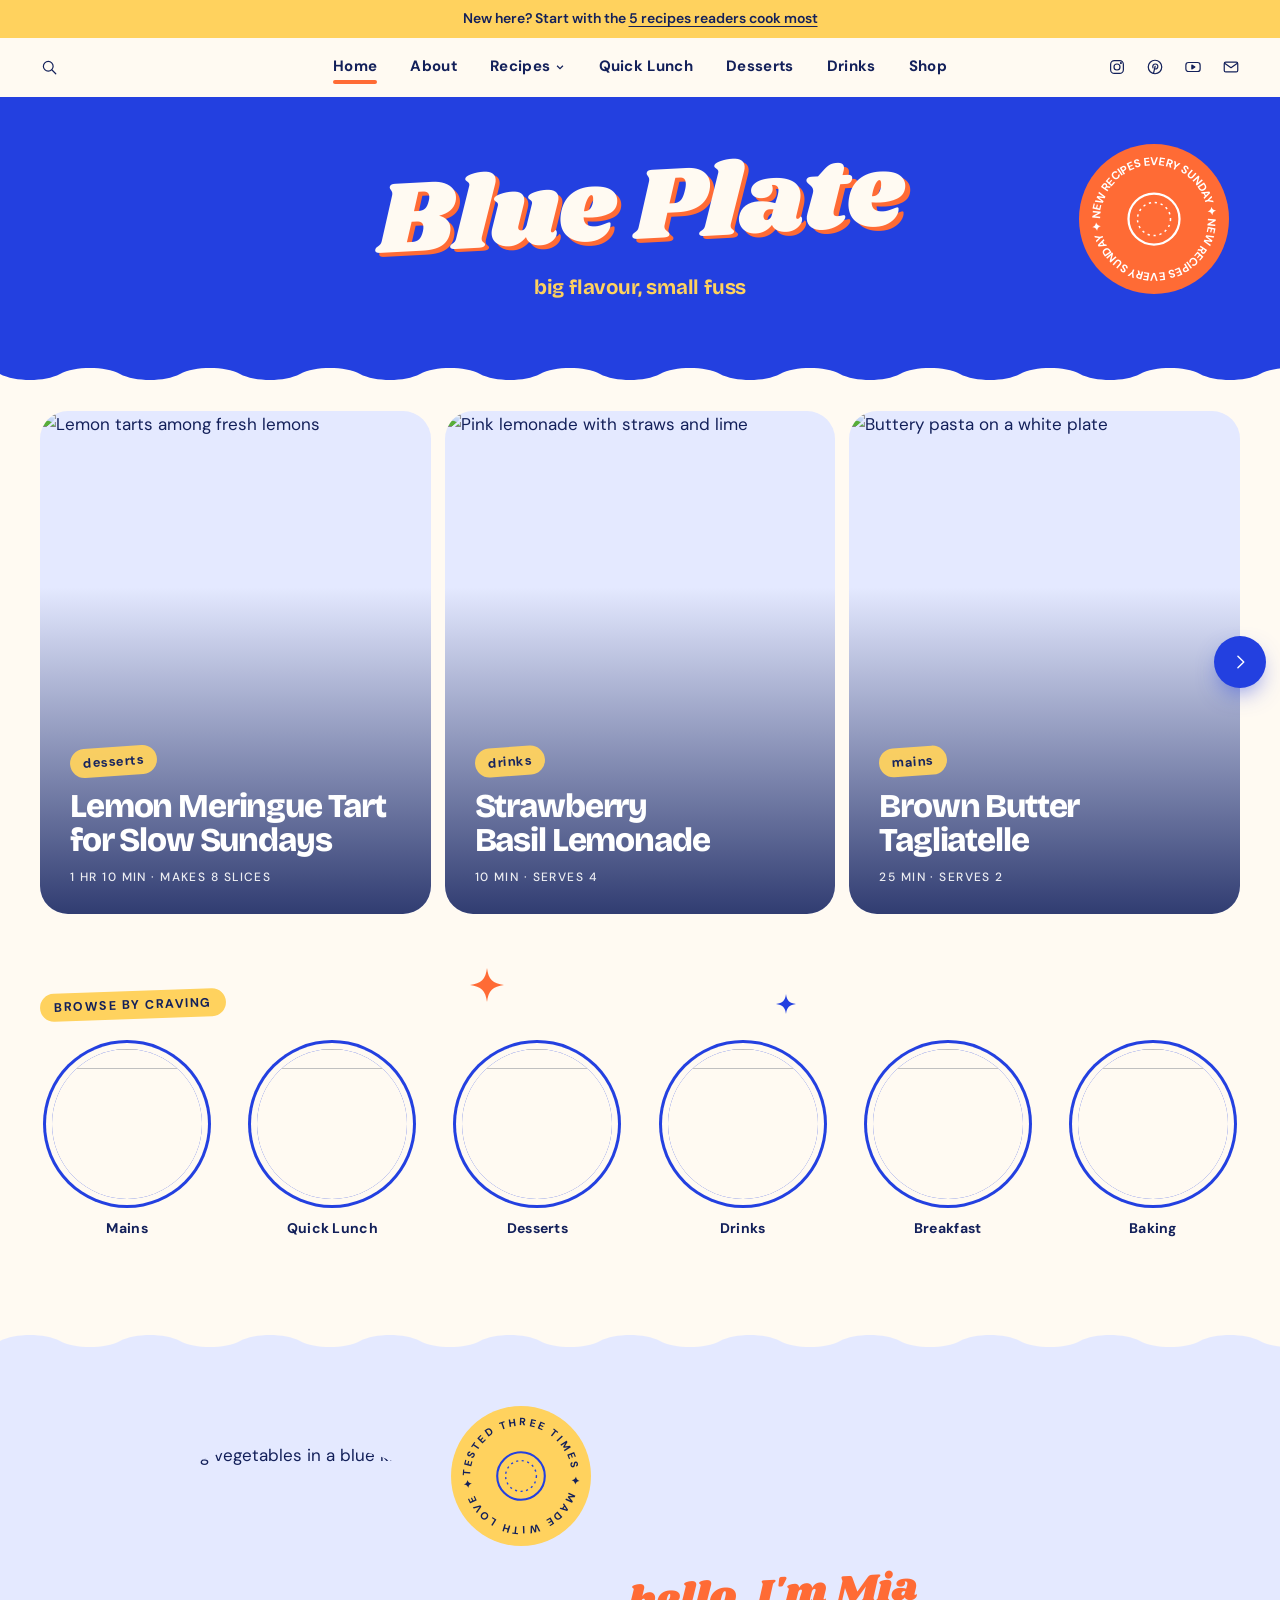
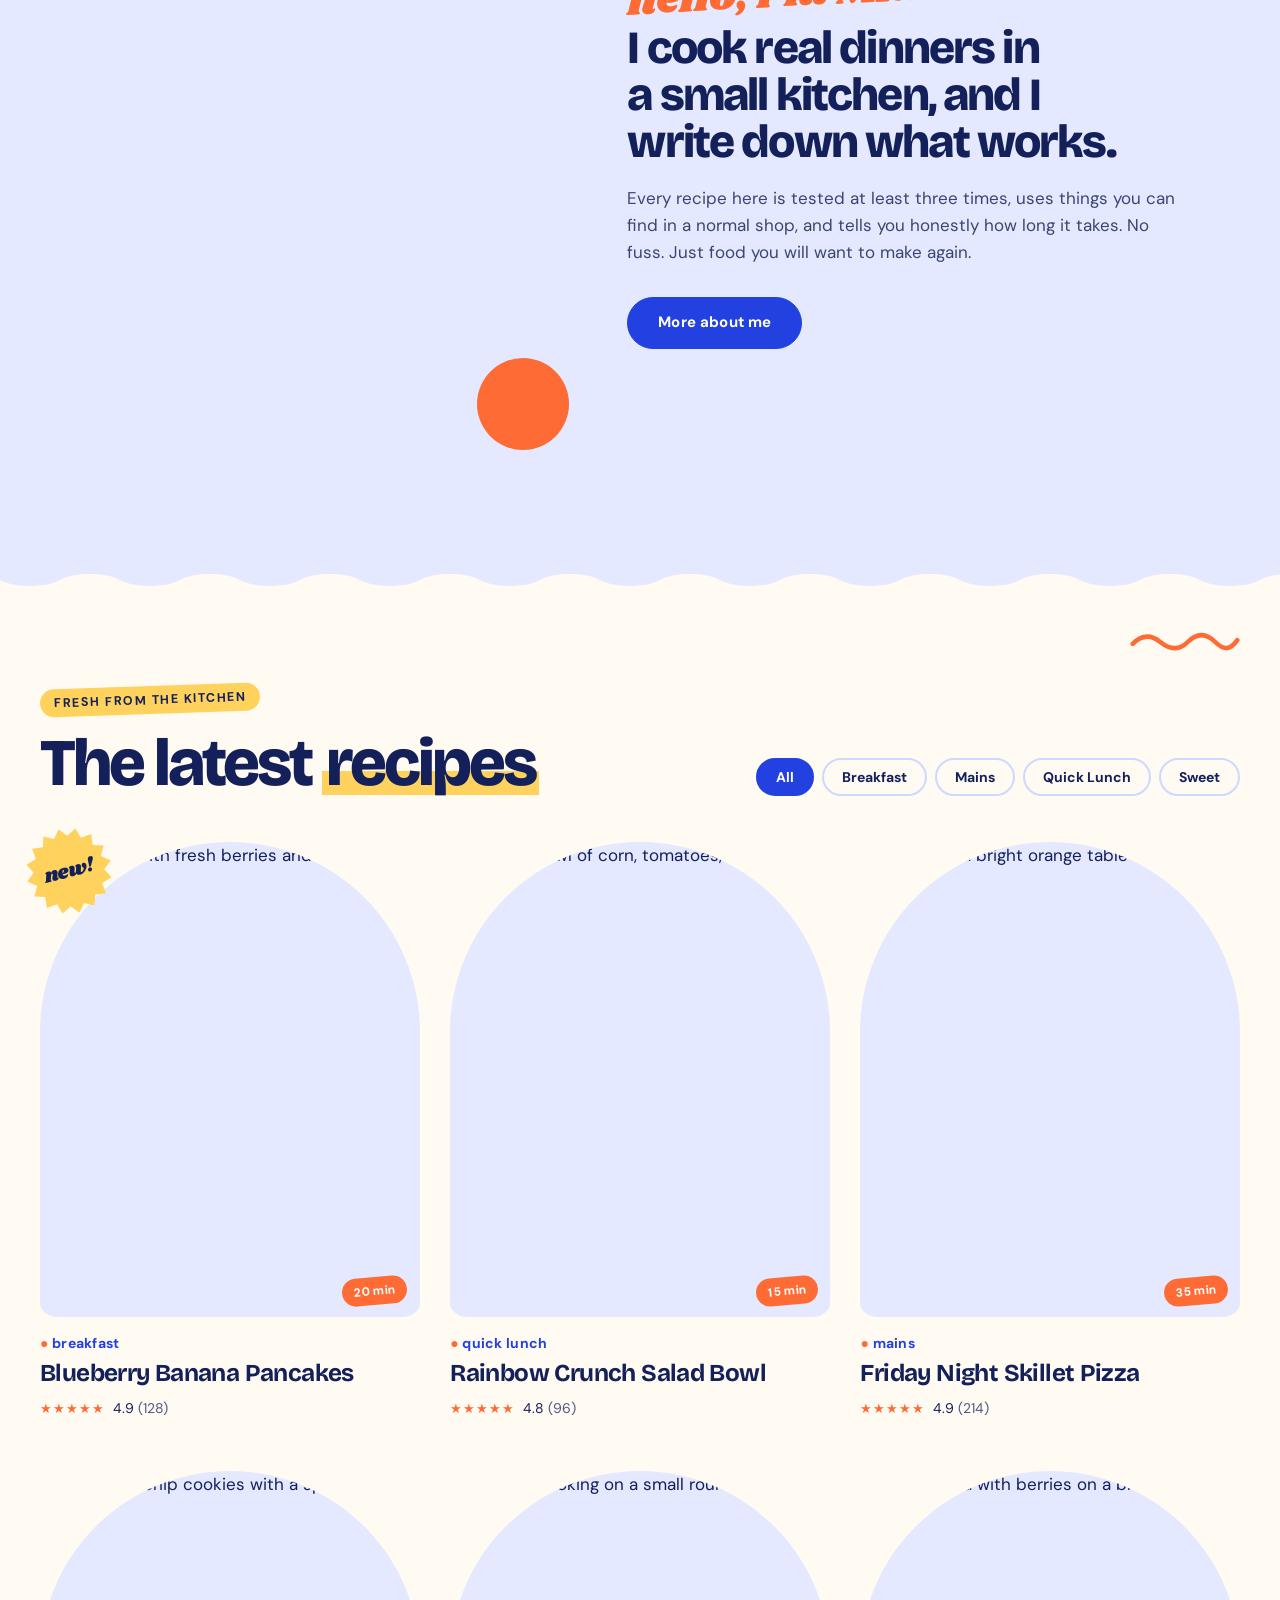
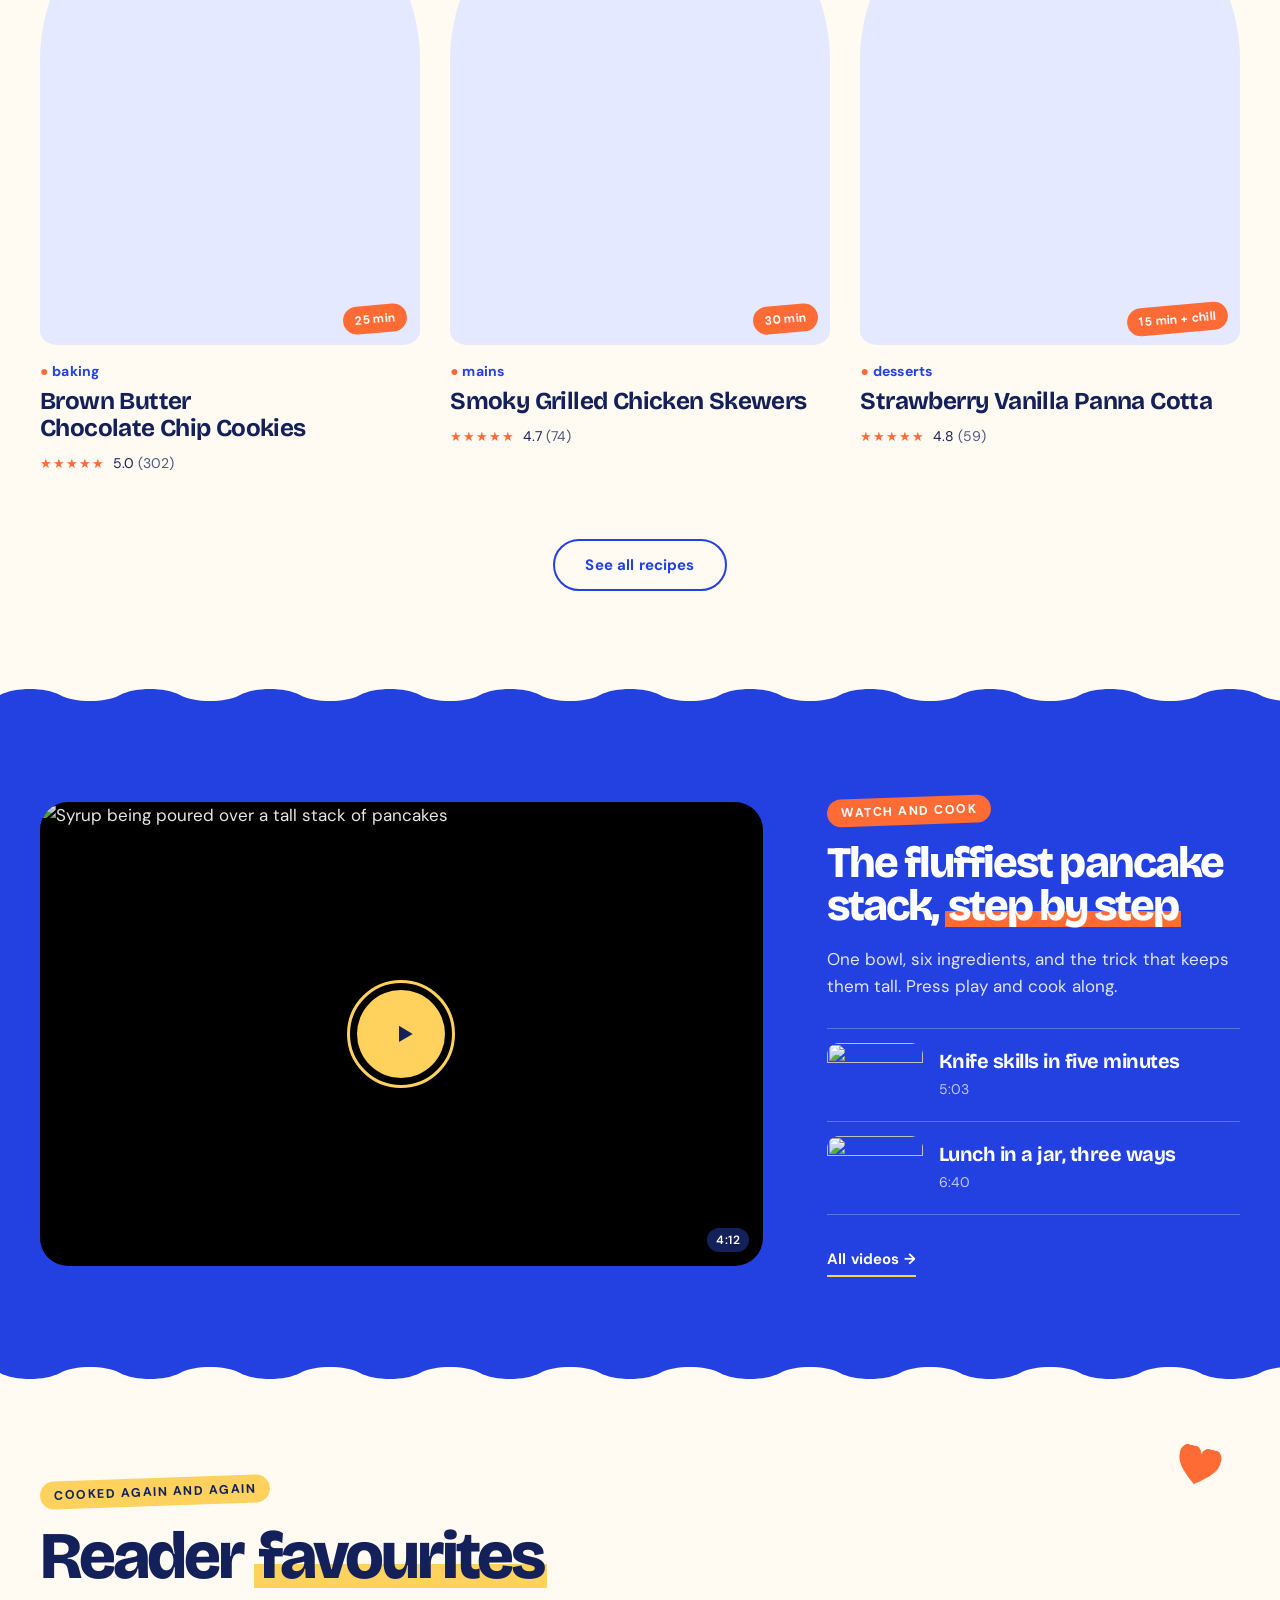
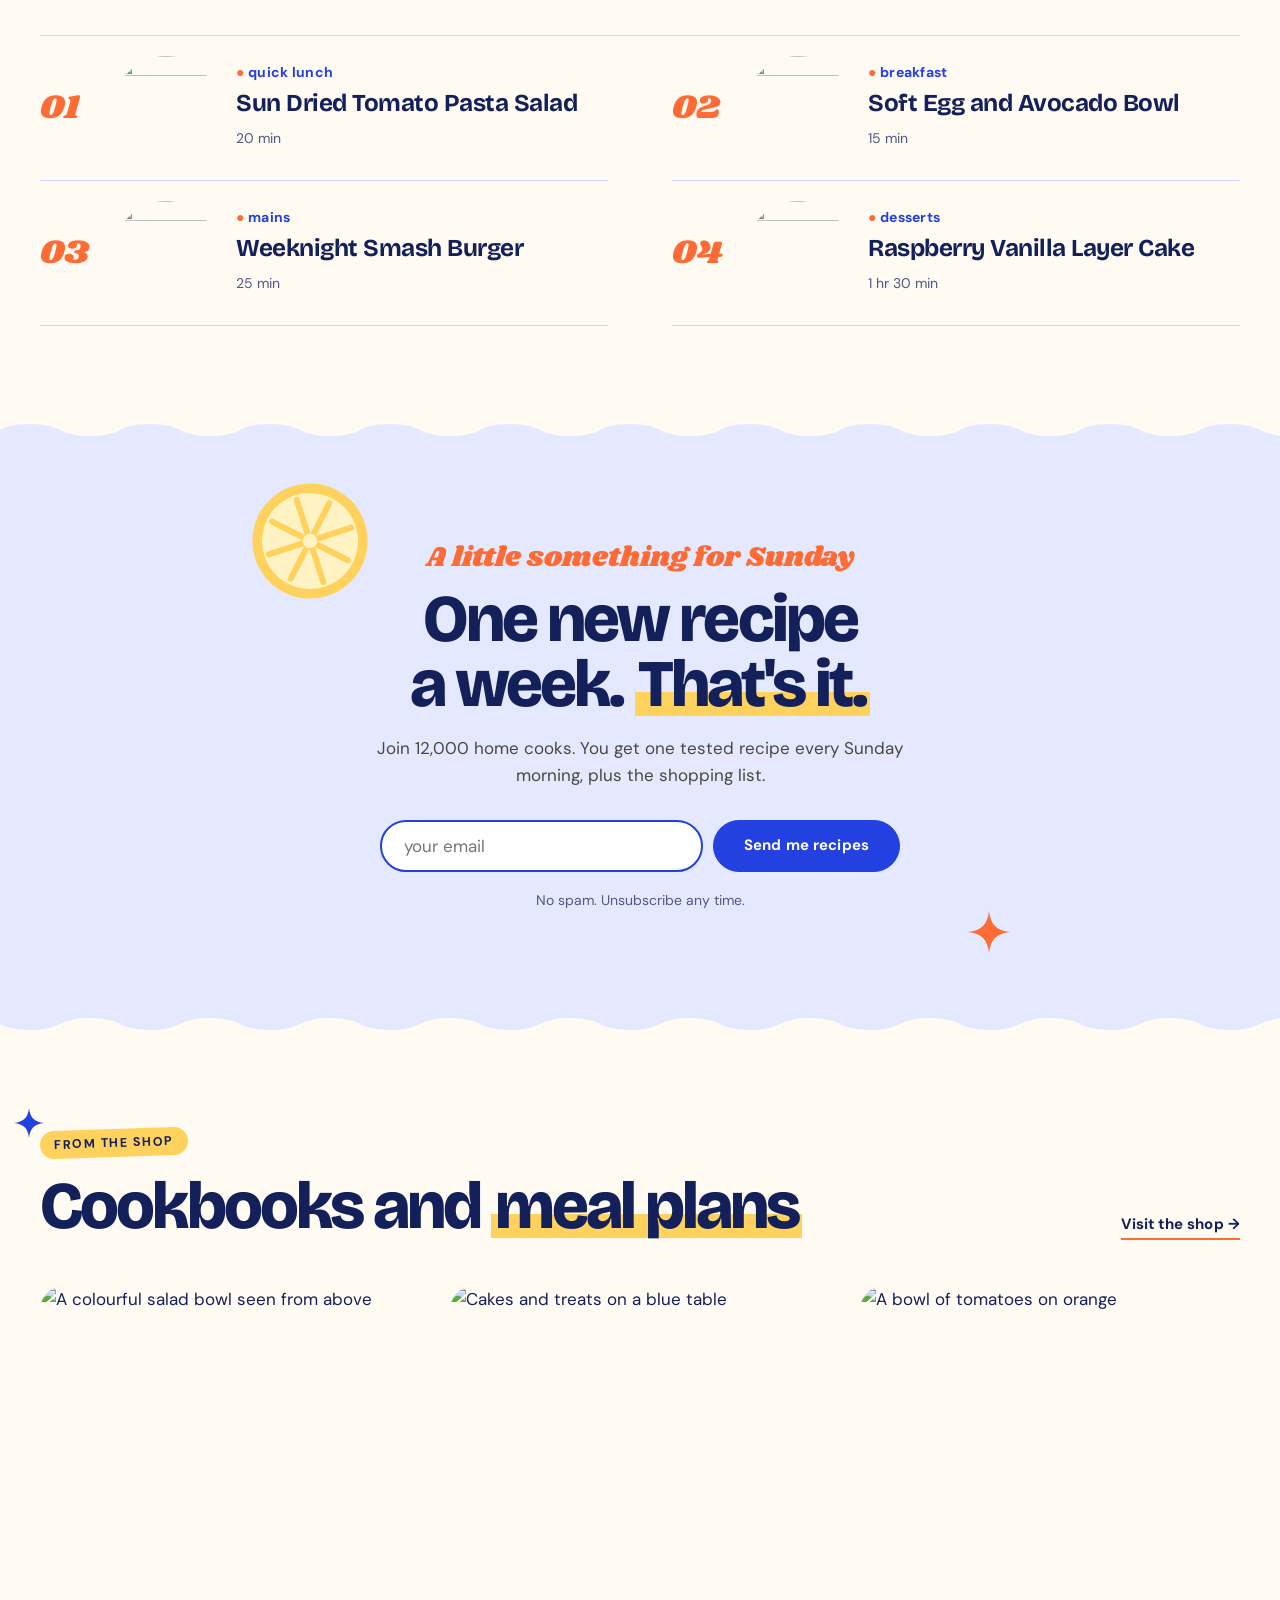
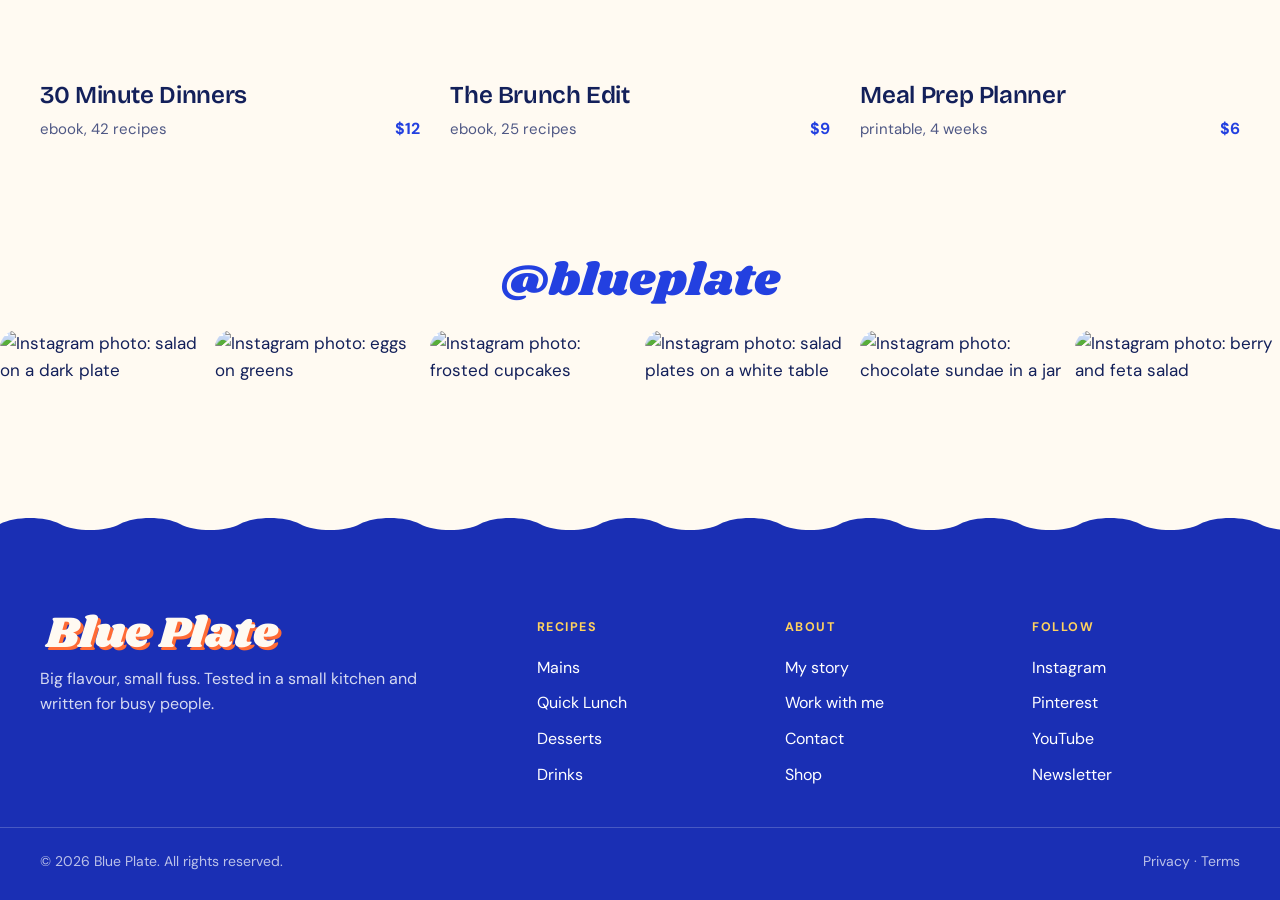
==== index.html @ b3b6bfb5 "Rename index(3).html to index.html" ====
<!doctype html>
<html lang="en">
<head>
<meta charset="utf-8">
<meta name="viewport" content="width=device-width, initial-scale=1">
<title>Blue Plate · big flavour, small fuss</title>
<meta name="description" content="Blue Plate is a food blog theme for WordPress. Easy recipes, big photos, and a clean modern look.">
<link rel="preconnect" href="https://fonts.googleapis.com">
<link rel="preconnect" href="https://fonts.gstatic.com" crossorigin>
<link href="https://fonts.googleapis.com/css2?family=Bricolage+Grotesque:opsz,wght@12..96,400..800&family=DM+Sans:opsz,wght@9..40,400;9..40,500;9..40,600;9..40,700&family=Shrikhand&display=swap" rel="stylesheet">
<style>
/* Pinch of Salt · modern food blog
   Every colour, font and size a buyer may change lives in :root,
   so it maps straight onto WordPress theme settings later. */

:root {
  --paper: #ffffff;
  --band: #f4f0e9;        /* the warm logo band */
  --band-deep: #ebe5da;
  --ink: #1d1b18;
  --ink-soft: #6f6a62;
  --line: #e4dfd6;
  --accent: #b4472c;      /* blood orange, dark enough to read as small text */

  /* Type: three voices, each with one job.
     Script = the logo and one hello. Serif = titles. Sans = everything you read. */
  --font-script: "Oooh Baby", "Bradley Hand", "Snell Roundhand", cursive;
  --font-serif: "Newsreader", "Iowan Old Style", Georgia, serif;
  --font-sans: "DM Sans", -apple-system, "Segoe UI", Helvetica, Arial, sans-serif;

  /* The type scale. Nothing on the site is smaller than 12px. */
  --t-label: 12px;                       /* small capital labels */
  --t-meta: 14px;                        /* times, ratings, counts */
  --t-small: 15px;                       /* helper text */
  --t-body: 17px;                        /* normal reading text */
  --t-lede: clamp(18px, 1.45vw, 20px);   /* intro lines */
  --t-read: 19px;                        /* the recipe story */
  --t-h5: 20px;                          /* small titles in lists */
  --t-h4: clamp(21px, 1.75vw, 24px);     /* recipe card titles */
  --t-h3: clamp(24px, 2.2vw, 28px);      /* sub-headings */
  --t-h2: clamp(30px, 3.5vw, 44px);      /* section titles */
  --t-h1: clamp(36px, 5vw, 60px);        /* page titles */
  --track-label: .12em;

  --wrap: 1240px;
  --gutter: clamp(20px, 4vw, 40px);
  --space: clamp(64px, 9vw, 120px);
  --nav-h: 58px;
}

*, *::before, *::after { box-sizing: border-box; }
html { scroll-behavior: smooth; -webkit-text-size-adjust: 100%; }
body {
  margin: 0;
  background: var(--paper);
  color: var(--ink);
  font: 400 var(--t-body)/1.6 var(--font-sans);
  -webkit-font-smoothing: antialiased;
}
img { display: block; max-width: 100%; height: auto; }
a { color: inherit; text-decoration: none; }
ul, ol { margin: 0; padding: 0; list-style: none; }
h1, h2, h3, p { margin: 0; }
button { font: inherit; color: inherit; background: none; border: 0; padding: 0; cursor: pointer; }
:focus-visible { outline: 2px solid var(--accent); outline-offset: 3px; }

.container { width: 100%; max-width: calc(var(--wrap) + var(--gutter) * 2); margin-inline: auto; padding-inline: var(--gutter); }
.center { text-align: center; }
.muted { color: var(--ink-soft); }
.sr-only { position: absolute; width: 1px; height: 1px; overflow: hidden; clip-path: inset(50%); white-space: nowrap; }
.skip-link { position: absolute; left: 12px; top: -60px; z-index: 100; background: var(--ink); color: #fff; padding: 10px 16px; }
.skip-link:focus { top: 12px; }

/* ---------- Type ---------- */
.eyebrow {
  font: 600 var(--t-label)/1.4 var(--font-sans);
  letter-spacing: var(--track-label);
  text-transform: uppercase;
  color: var(--ink-soft);
}
.title {
  font: 400 var(--t-h2)/1.1 var(--font-serif);
  letter-spacing: -.01em;
  margin-top: 10px;
  text-wrap: balance;
}
.title em { font-style: italic; color: var(--accent); }
.kicker { font: italic 400 var(--t-h3)/1.2 var(--font-serif); color: var(--accent); }
.script {
  font: 400 clamp(36px, 3.7vw, 46px)/1.1 var(--font-script);
  color: var(--accent);
}

.btn {
  display: inline-flex; align-items: center; justify-content: center;
  min-height: 48px; padding: 0 28px;
  background: var(--ink); color: #fff;
  border: 1px solid var(--ink);
  font: 600 13px/1 var(--font-sans); letter-spacing: .1em; text-transform: uppercase;
  transition: background .2s, color .2s, border-color .2s;
}
.btn:hover { background: var(--accent); border-color: var(--accent); }
.btn--ghost { background: transparent; color: var(--ink); }
.btn--ghost:hover { background: var(--ink); border-color: var(--ink); color: #fff; }

.link {
  font: 600 13px/1 var(--font-sans); letter-spacing: .1em; text-transform: uppercase;
  padding-bottom: 6px; border-bottom: 1px solid var(--ink);
  white-space: nowrap; transition: color .2s, border-color .2s;
}
.link:hover { color: var(--accent); border-color: var(--accent); }

.icon-btn {
  display: inline-grid; place-items: center;
  width: 38px; height: 38px; border-radius: 50%;
  transition: background .2s;
}
.icon-btn:hover { background: var(--band); }
.icon-btn svg { width: 18px; height: 18px; fill: none; stroke: currentColor; stroke-width: 1.6; stroke-linecap: round; stroke-linejoin: round; }

/* ---------- Announcement ---------- */
.announce {
  background: var(--ink); color: #fff;
  text-align: center; padding: 9px var(--gutter);
  font-size: var(--t-meta); line-height: 1.4;
}
.announce a { text-decoration: underline; text-underline-offset: 3px; }

/* ---------- Navigation ---------- */
.nav {
  position: sticky; top: 0; z-index: 40;
  background: var(--paper); /* solid on purpose: a blur here would trap the mobile menu inside the bar */
  border-bottom: 1px solid transparent;
  transition: border-color .2s;
}
.nav.is-stuck { border-bottom-color: var(--line); }
.nav__inner {
  display: grid; grid-template-columns: 1fr auto 1fr; align-items: center;
  height: var(--nav-h);
  max-width: calc(var(--wrap) + var(--gutter) * 2); margin-inline: auto;
  padding-inline: calc(var(--gutter) - 10px);
}
.nav__left { display: flex; align-items: center; }
.nav__right { display: flex; align-items: center; justify-content: flex-end; }
.nav__burger, .menu__close, .nav__mini-logo { display: none; }

.menu > ul { display: flex; align-items: center; gap: clamp(18px, 2.6vw, 38px); }
.menu a {
  display: inline-flex; align-items: center; gap: 5px;
  font: 600 13px/1 var(--font-sans); letter-spacing: .1em; text-transform: uppercase;
  padding: 10px 0; position: relative;
}
.menu > ul > li > a::after {
  content: ""; position: absolute; left: 0; right: 0; bottom: 3px; height: 1px;
  background: var(--ink); transform: scaleX(0); transform-origin: left; transition: transform .25s;
}
.menu > ul > li > a:hover::after, .menu a[aria-current]::after { transform: scaleX(1); }
.chev { width: 10px; height: 10px; fill: none; stroke: currentColor; stroke-width: 1.5; }
.has-sub { position: relative; }
.sub {
  position: absolute; top: 100%; left: -22px; min-width: 200px;
  background: #fff; border: 1px solid var(--line);
  padding: 10px 22px; box-shadow: 0 18px 40px -20px rgba(29, 27, 24, .25);
  opacity: 0; visibility: hidden; transform: translateY(6px);
  transition: opacity .2s, transform .2s, visibility .2s;
}
.has-sub:hover .sub, .has-sub:focus-within .sub { opacity: 1; visibility: visible; transform: none; }
.sub a { padding: 11px 0; color: var(--ink-soft); }
.sub a:hover { color: var(--ink); }

/* ---------- Search overlay ---------- */
.search {
  position: fixed; inset: 0; z-index: 60;
  background: rgba(244, 240, 233, .98);
  display: grid; place-items: start center;
  padding: clamp(80px, 18vh, 180px) var(--gutter) 40px;
}
.search[hidden] { display: none; }
.search__box { width: 100%; max-width: 760px; }
.search__row { display: flex; align-items: center; gap: 12px; border-bottom: 1px solid var(--ink); margin-top: 14px; }
.search input {
  flex: 1; min-width: 0; border: 0; background: none; outline: 0;
  font: 400 clamp(26px, 4vw, 40px)/1.2 var(--font-serif); color: var(--ink);
  padding: 10px 0 14px;
}
.search input::placeholder { color: #b5aea3; font-style: italic; }
.search__tags { display: flex; flex-wrap: wrap; gap: 8px; margin-top: 26px; }
.search__tags a { display: block; padding: 8px 16px; border: 1px solid var(--line); background: #fff; border-radius: 999px; font-size: var(--t-meta); }
.search__tags a:hover { border-color: var(--ink); }

/* ---------- Logo band ---------- */
.brand {
  background: var(--band);
  text-align: center;
  padding: clamp(34px, 5vw, 58px) var(--gutter) clamp(30px, 4.4vw, 50px);
}
.brand__logo {
  display: inline-block;
  font: 400 clamp(52px, 7.8vw, 100px)/1.05 var(--font-script);
  padding: 0 .12em;
}
.brand__tag {
  margin-top: clamp(14px, 2vw, 24px);
  font: 500 var(--t-label)/1.4 var(--font-sans); letter-spacing: .26em; text-transform: uppercase; color: var(--ink-soft);
}

/* ---------- Featured posts: a row of three, scrolled with the side arrows ---------- */
.carousel { position: relative; margin-top: 14px; }
.carousel__track {
  display: flex; gap: 14px;
  overflow-x: auto; scroll-snap-type: x mandatory; scroll-behavior: smooth;
  overscroll-behavior-x: contain; scrollbar-width: none;
}
.carousel__track::-webkit-scrollbar { display: none; }
.feature {
  position: relative; display: block; overflow: hidden; background: var(--band);
  flex: 0 0 calc((100% - 28px) / 3); aspect-ratio: 9 / 11.6; scroll-snap-align: start;
}
.feature img { width: 100%; height: 100%; object-fit: cover; transition: transform .9s cubic-bezier(.2, .7, .2, 1); }
.feature:hover img { transform: scale(1.045); }
.feature::after {
  content: ""; position: absolute; inset: 40% 0 0;
  background: linear-gradient(to top, rgba(20, 16, 12, .78), rgba(20, 16, 12, 0));
}
.feature__text { position: absolute; left: 0; right: 0; bottom: 0; z-index: 1; padding: clamp(18px, 2.4vw, 30px); color: #fff; }
.feature__cat { display: block; font: italic 400 18px/1 var(--font-serif); opacity: .95; }
.feature h2 { font: 400 clamp(24px, 2.5vw, 32px)/1.12 var(--font-serif); margin-top: 8px; text-wrap: balance; }
.feature__meta { display: block; margin-top: 12px; font: 500 var(--t-label)/1.2 var(--font-sans); letter-spacing: var(--track-label); text-transform: uppercase; opacity: .9; }
.carousel__arrow {
  position: absolute; top: 50%; z-index: 2; translate: 0 -50%;
  width: 52px; height: 52px; border-radius: 50%;
  background: #fff; color: var(--ink);
  display: grid; place-items: center;
  box-shadow: 0 8px 22px -8px rgba(29, 27, 24, .5);
  transition: background .2s, color .2s, opacity .25s, visibility .25s;
}
.carousel__arrow--prev { left: calc(var(--gutter) - 26px); }
.carousel__arrow--next { right: calc(var(--gutter) - 26px); }
.carousel__arrow:hover { background: var(--ink); color: #fff; }
.carousel__arrow[disabled] { opacity: 0; visibility: hidden; }
.carousel__arrow svg { width: 20px; height: 20px; fill: none; stroke: currentColor; stroke-width: 1.7; stroke-linecap: round; stroke-linejoin: round; }

/* ---------- Categories ---------- */
.cats { padding-top: clamp(48px, 6vw, 76px); }
.cats__list { display: grid; grid-template-columns: repeat(6, 1fr); gap: clamp(12px, 2.4vw, 34px); margin-top: 30px; }
.cats__list a { display: grid; justify-items: center; gap: 14px; }
.cats__list img { width: 100%; max-width: 150px; aspect-ratio: 1; object-fit: cover; border-radius: 50%; transition: transform .35s; }
.cats__list a:hover img { transform: translateY(-5px); }
.cats__list span { font: 600 var(--t-label)/1.3 var(--font-sans); letter-spacing: var(--track-label); text-transform: uppercase; text-align: center; }

/* ---------- About ---------- */
.about { margin-top: var(--space); background: var(--band); }
.about__inner { display: grid; grid-template-columns: minmax(0, 5fr) minmax(0, 6fr); gap: clamp(28px, 6vw, 90px); align-items: center; padding-block: clamp(48px, 7vw, 90px); }
.about__photo img { width: 100%; aspect-ratio: 9 / 10; object-fit: cover; }
.about__text h2 { font: 400 var(--t-h2)/1.12 var(--font-serif); margin: 6px 0 20px; text-wrap: balance; }
.about__text > p:not(.script):not(.kicker) { max-width: 46ch; color: #4b463f; }
.about__text .btn { margin-top: 30px; }

/* ---------- Section head ---------- */
.section-head { display: flex; align-items: flex-end; justify-content: space-between; gap: 24px 40px; flex-wrap: wrap; margin-bottom: clamp(28px, 4vw, 46px); }

/* ---------- Latest ---------- */
.latest { padding-top: var(--space); }
.filters { display: flex; flex-wrap: wrap; gap: 8px; }
.filters button {
  padding: 10px 18px; border: 1px solid var(--line); border-radius: 999px;
  font: 500 var(--t-meta)/1 var(--font-sans); transition: background .2s, color .2s, border-color .2s;
}
.filters button:hover { border-color: var(--ink); }
.filters button.is-active { background: var(--ink); border-color: var(--ink); color: #fff; }

.grid { display: grid; grid-template-columns: repeat(3, 1fr); gap: clamp(36px, 4vw, 56px) clamp(16px, 2.4vw, 32px); }
.card[hidden] { display: none; }
.card__img { position: relative; display: block; overflow: hidden; background: var(--band); aspect-ratio: 4 / 5; }
.card__img img { width: 100%; height: 100%; object-fit: cover; transition: transform .8s cubic-bezier(.2, .7, .2, 1); }
.card:hover .card__img img { transform: scale(1.04); }
.card__time {
  position: absolute; left: 12px; top: 12px;
  background: #fff; padding: 7px 11px; border-radius: 999px;
  font: 600 var(--t-label)/1 var(--font-sans); letter-spacing: .03em;
}
.card__cat { display: block; margin-top: 18px; font: 600 var(--t-label)/1.2 var(--font-sans); letter-spacing: var(--track-label); text-transform: uppercase; color: var(--accent); }
.card h3 { font: 500 var(--t-h4)/1.2 var(--font-serif); margin-top: 8px; text-wrap: balance; }
.card h3 a { background: linear-gradient(currentColor, currentColor) 0 100% / 0 1px no-repeat; transition: background-size .3s; }
.card:hover h3 a { background-size: 100% 1px; }
.card__meta { margin-top: 10px; font-size: var(--t-meta); }
.stars { color: var(--accent); letter-spacing: 1px; font-size: 13px; margin-right: 4px; }
.latest > .center { margin-top: clamp(40px, 5vw, 64px); }

/* ---------- Video ---------- */
.video { margin-top: var(--space); background: var(--ink); color: #fff; }
.video__inner { display: grid; grid-template-columns: minmax(0, 7fr) minmax(0, 4fr); gap: clamp(28px, 5vw, 70px); align-items: center; padding-block: clamp(48px, 7vw, 90px); }
.video__main { position: relative; display: block; overflow: hidden; aspect-ratio: 14 / 9; background: #000; }
.video__main img { width: 100%; height: 100%; object-fit: cover; opacity: .9; transition: transform .9s cubic-bezier(.2, .7, .2, 1), opacity .3s; }
.video__main:hover img { transform: scale(1.03); opacity: 1; }
.play {
  position: absolute; left: 50%; top: 50%; translate: -50% -50%;
  width: clamp(64px, 7vw, 88px); aspect-ratio: 1; border-radius: 50%;
  background: #fff; display: grid; place-items: center; transition: transform .25s;
}
.play svg { width: 34%; fill: var(--ink); margin-left: 6%; }
.video__main:hover .play { transform: scale(1.08); }
.video__len { position: absolute; right: 14px; bottom: 14px; background: rgba(0, 0, 0, .7); padding: 6px 9px; font: 600 var(--t-label)/1 var(--font-sans); letter-spacing: .03em; }
.video .eyebrow { color: rgba(255, 255, 255, .6); }
.video .title em { color: #f0a48d; }
.video__side > p:not(.eyebrow) { margin-top: 18px; color: rgba(255, 255, 255, .78); }
.video__list { margin: 28px 0 30px; border-top: 1px solid rgba(255, 255, 255, .16); }
.video__list a { display: flex; align-items: center; gap: 16px; padding: 14px 0; border-bottom: 1px solid rgba(255, 255, 255, .16); }
.video__list img { width: 96px; aspect-ratio: 3 / 2; object-fit: cover; flex: none; }
.video__list b { display: block; font: 500 var(--t-h5)/1.2 var(--font-serif); }
.video__list small { display: block; margin-top: 5px; font-size: var(--t-meta); color: rgba(255, 255, 255, .6); }
.video .link { border-color: #fff; }
.video .link:hover { color: #f0a48d; border-color: #f0a48d; }

/* ---------- Favourites ---------- */
.favs { padding-top: var(--space); }
.favs__list { counter-reset: fav; display: grid; grid-template-columns: repeat(2, 1fr); gap: 0 clamp(24px, 5vw, 72px); border-top: 1px solid var(--line); }
.favs__list li { counter-increment: fav; border-bottom: 1px solid var(--line); }
.favs__list a { display: grid; grid-template-columns: 56px 104px 1fr; align-items: center; gap: 18px; padding: 20px 0; }
.favs__list a::before { content: "0" counter(fav); font: italic 400 30px/1 var(--font-serif); color: var(--accent); }
.favs__list img { width: 104px; aspect-ratio: 1; object-fit: cover; }
.favs__list .card__cat { margin-top: 0; }
.favs__list h3 { font: 500 var(--t-h4)/1.2 var(--font-serif); margin: 8px 0 6px; }
.favs__list small { font-size: var(--t-meta); color: var(--ink-soft); }
.favs__list a:hover h3 { color: var(--accent); }

/* ---------- Newsletter ---------- */
.news { margin-top: var(--space); background: var(--band); text-align: center; }
.news__inner { padding-block: clamp(56px, 8vw, 100px); max-width: 720px; }
.news .title { margin-top: 12px; }
.news__inner > p:not(.script):not(.kicker) { margin: 18px auto 0; max-width: 44ch; color: #4b463f; }
.news__form { display: flex; gap: 10px; margin: 30px auto 14px; max-width: 520px; }
.news__form input {
  flex: 1; min-width: 0; height: 48px; padding: 0 18px;
  border: 1px solid var(--ink); background: #fff; font: inherit; color: var(--ink); border-radius: 0;
}
.news small { color: var(--ink-soft); font-size: var(--t-meta); }

/* ---------- Shop ---------- */
.shop { padding-top: var(--space); }
.shop__grid { display: grid; grid-template-columns: repeat(3, 1fr); gap: clamp(16px, 2.4vw, 32px); }
.product img { width: 100%; aspect-ratio: 1; object-fit: cover; transition: opacity .3s; }
.product:hover img { opacity: .88; }
.product h3 { font: 500 var(--t-h4)/1.2 var(--font-serif); margin-top: 16px; }
.product p { display: flex; justify-content: space-between; align-items: baseline; gap: 12px; margin-top: 6px; font-size: var(--t-small); }
.product b { font-weight: 600; font-size: 16px; }

/* ---------- Instagram ---------- */
.insta { padding-top: var(--space); }
.insta__handle { font: 400 clamp(36px, 4.2vw, 50px)/1.1 var(--font-script); display: inline-block; padding: 0 .1em; }
.insta__handle:hover { color: var(--accent); }
.insta__grid { display: grid; grid-template-columns: repeat(6, 1fr); margin-top: 22px; }
.insta__grid a { display: block; overflow: hidden; }
.insta__grid img { width: 100%; aspect-ratio: 1; object-fit: cover; transition: transform .6s, filter .3s; }
.insta__grid a:hover img { transform: scale(1.05); filter: brightness(.86); }

/* ---------- Footer ---------- */
.foot { background: var(--band); }
.foot__inner { display: grid; grid-template-columns: 2.2fr 1fr 1fr 1fr; gap: 40px; padding-block: clamp(48px, 6vw, 80px) 40px; }
.foot__logo { font: 400 48px/1 var(--font-script); display: inline-block; padding: 0 .1em 0 .14em; }
.foot__brand p { margin-top: 10px; max-width: 36ch; color: #4b463f; font-size: 16px; }
.foot nav ul { margin-top: 16px; display: grid; gap: 10px; font-size: 16px; }
.foot nav a:hover { color: var(--accent); }
.foot__base { display: flex; justify-content: space-between; gap: 12px 24px; flex-wrap: wrap; padding-block: 22px 28px; border-top: 1px solid var(--band-deep); font-size: var(--t-meta); color: var(--ink-soft); }
.foot__base a:hover { color: var(--ink); }

/* ---------- Tablet ---------- */
@media (max-width: 1000px) {
  .nav__burger { display: inline-grid; }
  .nav__right .icon-btn:not(.nav__mail) { display: none; }
  .nav__inner { grid-template-columns: 1fr auto 1fr; }
  .nav__mini-logo { display: block; font: 400 28px/1 var(--font-script); padding: 2px .12em 0; opacity: 0; transition: opacity .25s; pointer-events: none; }
  .nav.is-stuck .nav__mini-logo { opacity: 1; pointer-events: auto; }

  .menu {
    position: fixed; inset: 0; z-index: 70; background: var(--band);
    padding: 76px var(--gutter) 40px; overflow-y: auto;
    transform: translateX(-100%); visibility: hidden; transition: transform .35s cubic-bezier(.2, .7, .2, 1), visibility .35s;
  }
  .menu.is-open { transform: none; visibility: visible; }
  .menu__close { display: inline-grid; position: absolute; top: 12px; left: calc(var(--gutter) - 10px); }
  .menu > ul { display: block; }
  .menu > ul > li { border-bottom: 1px solid var(--band-deep); }
  .menu > ul > li > a { font: 400 28px/1.15 var(--font-serif); letter-spacing: 0; text-transform: none; padding: 16px 0; }
  .menu > ul > li > a::after { display: none; }
  .chev { display: none; }
  .sub { position: static; opacity: 1; visibility: visible; transform: none; border: 0; background: none; box-shadow: none; padding: 0 0 14px; display: flex; flex-wrap: wrap; gap: 4px 20px; }
  .sub a { padding: 6px 0; }

  .feature { flex-basis: calc((100% - 14px) / 2); }
  .grid { grid-template-columns: repeat(2, 1fr); }
  .video__inner { grid-template-columns: 1fr; }
  .foot__inner { grid-template-columns: 1fr 1fr 1fr; }
  .foot__brand { grid-column: 1 / -1; }
}

/* ---------- Phone ---------- */
@media (max-width: 700px) {
  /* Phones: swipe the row with a finger, the next block peeks in */
  .carousel { margin-top: 10px; padding-inline: 0; }
  .carousel__track { gap: 10px; padding-inline: var(--gutter); scroll-padding-inline: var(--gutter); }
  .feature { flex-basis: 82%; }
  .carousel__arrow { display: none; }

  .cats__list { grid-template-columns: repeat(3, 1fr); gap: 24px 14px; }
  .cats__list img { max-width: 96px; }

  .about__inner { grid-template-columns: 1fr; }
  .about__photo img { aspect-ratio: 4 / 3; }

  .filters { flex-wrap: nowrap; overflow-x: auto; margin-inline: calc(var(--gutter) * -1); padding-inline: var(--gutter); scrollbar-width: none; width: calc(100% + var(--gutter) * 2); }
  .filters::-webkit-scrollbar { display: none; }
  .filters button { flex: none; }

  .grid { gap: 30px 12px; }
  .card__time { left: 8px; top: 8px; padding: 6px 9px; }
  .card h3 { font-size: 19px; }
  .card__cat { margin-top: 13px; }
  .card__meta { font-size: 13px; }

  .favs__list { grid-template-columns: 1fr; }
  .favs__list a { grid-template-columns: 40px 84px 1fr; gap: 14px; }
  .favs__list a::before { font-size: 26px; }
  .favs__list img { width: 84px; }

  .news__form { flex-direction: column; }
  .news__form input { flex: none; width: 100%; }
  .news__form .btn { width: 100%; }

  .shop__grid { display: flex; overflow-x: auto; scroll-snap-type: x mandatory; margin-inline: calc(var(--gutter) * -1); padding-inline: var(--gutter); scroll-padding-inline: var(--gutter); scrollbar-width: none; }
  .shop__grid::-webkit-scrollbar { display: none; }
  .product { flex: 0 0 70%; scroll-snap-align: start; }

  .insta__grid { grid-template-columns: repeat(3, 1fr); }
  .foot__inner { grid-template-columns: 1fr 1fr; gap: 32px 20px; }
}

@media (prefers-reduced-motion: reduce) {
  html { scroll-behavior: auto; }
  .carousel__track { scroll-behavior: auto; }
  *, *::before, *::after { transition-duration: .01ms !important; }
}


/* =====================================================================
   INNER PAGES · recipe, recipe index, about, contact, shop
   ===================================================================== */

:root { --accent-soft: #f0a48d; --body-soft: #4b463f; }
figure { margin: 0; }
h1 em { font-style: italic; color: var(--accent); }

/* Smaller logo band on every page but the homepage */
.brand--small { padding: 20px var(--gutter) 16px; }
.brand--small .brand__logo { font-size: clamp(40px, 4.2vw, 54px); }
.brand--small .brand__tag { display: none; }
.menu__only-mobile { display: none; }

/* Newsletter, dark version (used above the footer) */
.news--ink { background: var(--ink); color: #fff; }
.news--ink .kicker, .news--ink .title em { color: var(--accent-soft); }
.news--ink .news__inner > p:not(.script):not(.kicker) { color: rgba(255, 255, 255, .78); }
.news--ink small { color: rgba(255, 255, 255, .6); }
.news--ink .news__form input { border-color: #fff; }
.news--ink .btn { background: #fff; border-color: #fff; color: var(--ink); }
.news--ink .btn:hover { background: var(--accent-soft); border-color: var(--accent-soft); }
.comments + .news { margin-top: 0; }

/* Page headers */
.crumbs { font: 500 var(--t-label)/1.4 var(--font-sans); letter-spacing: var(--track-label); text-transform: uppercase; color: var(--ink-soft); }
.crumbs span { margin: 0 10px; opacity: .5; }
.crumbs a:hover { color: var(--ink); }

.page-head { text-align: center; padding-block: clamp(44px, 6vw, 80px) clamp(30px, 4vw, 48px); }
.page-head h1, .post-head h1 {
  font: 400 var(--t-h1)/1.06 var(--font-serif);
  letter-spacing: -.015em; margin-top: 14px; text-wrap: balance;
}
.lede { max-width: 54ch; margin: 22px auto 0; font-size: var(--t-lede); line-height: 1.55; color: var(--body-soft); text-wrap: pretty; }

/* Shared form fields */
.form { display: grid; gap: 18px; align-content: start; }
.form__row { display: grid; grid-template-columns: 1fr 1fr; gap: 18px; }
.form p > label { display: block; margin-bottom: 8px; font: 600 var(--t-label)/1.4 var(--font-sans); letter-spacing: var(--track-label); text-transform: uppercase; color: var(--ink-soft); }
.form input:not([type="radio"]), .form select, .form textarea, .field input, .field select {
  width: 100%; min-height: 48px; padding: 12px 16px;
  border: 1px solid var(--line); border-radius: 0; background: #fff;
  font: inherit; color: var(--ink);
  transition: border-color .2s;
}
.form textarea { resize: vertical; display: block; }
.form select, .field select {
  appearance: none; -webkit-appearance: none; padding-right: 42px;
  background: #fff url("data:image/svg+xml,%3Csvg xmlns='http://www.w3.org/2000/svg' viewBox='0 0 12 12'%3E%3Cpath d='m2.5 4.5 3.5 3.5 3.5-3.5' fill='none' stroke='%231d1b18' stroke-width='1.4'/%3E%3C/svg%3E") no-repeat right 16px center / 12px;
}
.form input:focus, .form select:focus, .form textarea:focus, .field input:focus, .field select:focus { outline: 0; border-color: var(--ink); }
.form .btn { justify-self: start; }
.form__ok { padding: 18px 22px; background: var(--band); border-left: 2px solid var(--accent); color: var(--ink); text-align: left; }
.news__form .form__ok { flex: 1; }

/* ---------- Recipe post ---------- */
.post-head { text-align: center; padding-top: clamp(26px, 4vw, 44px); }
.post-head h1 { margin-top: 22px; }
.facts { display: flex; flex-wrap: wrap; justify-content: center; max-width: 760px; margin: 32px auto 0; border-block: 1px solid var(--line); }
.facts li { flex: 1 1 120px; display: grid; gap: 7px; padding: 16px 10px; }
.facts li + li { border-left: 1px solid var(--line); }
.facts li > span, .rc__times li > span, .rc__nutri dt, .stats span { font: 600 var(--t-label)/1.4 var(--font-sans); letter-spacing: var(--track-label); text-transform: uppercase; color: var(--ink-soft); }
.facts b, .rc__times b, .rc__nutri dd { font: 500 var(--t-h5)/1.1 var(--font-serif); }
.facts .stars { font-style: normal; vertical-align: 2px; }
.facts a { font: 400 14px/1 var(--font-sans); }
.post-actions { display: flex; flex-wrap: wrap; justify-content: center; gap: 10px; margin-top: 28px; }
.btn[aria-pressed="true"] { background: var(--ink); color: #fff; border-color: var(--ink); }
.byline { display: flex; flex-wrap: wrap; align-items: center; justify-content: center; gap: 6px 10px; margin-top: 26px; font-size: var(--t-small); color: var(--ink-soft); }
.byline img { width: 36px; height: 36px; border-radius: 50%; object-fit: cover; }
.byline a { color: var(--ink); text-decoration: underline; text-underline-offset: 3px; }
.post-hero { margin-top: clamp(30px, 4vw, 48px); }
.post-hero img { width: 100%; aspect-ratio: 16 / 9.6; object-fit: cover; }

.prose {
  max-width: calc(720px + var(--gutter) * 2); margin-inline: auto; padding: clamp(36px, 5vw, 64px) var(--gutter) 0;
  font-size: var(--t-read); line-height: 1.7; color: #2e2b27;
}
.prose > * + * { margin-top: 1.2em; }
.prose h2 { font: 400 clamp(26px, 2.8vw, 34px)/1.15 var(--font-serif); color: var(--ink); margin-top: 1.7em; text-wrap: balance; }
.prose b { font-weight: 600; color: var(--ink); }
.prose > ul:not(.tags) { display: grid; gap: .6em; }
.prose > ul:not(.tags) li { position: relative; padding-left: 1.5em; }
.prose > ul:not(.tags) li::before { content: ""; position: absolute; left: 0; top: .8em; width: 10px; height: 1px; background: var(--accent); }
.dropcap::first-letter { float: left; font: 400 3.4em/.86 var(--font-serif); padding: .06em .1em 0 0; color: var(--accent); }
.duo {
  display: grid; grid-template-columns: 1fr 1fr; gap: 14px;
  width: min(960px, calc(100vw - var(--gutter) * 2));
  margin: 2.2em 0 2.2em 50%; transform: translateX(-50%);
}
.duo img { width: 100%; aspect-ratio: 9 / 11; object-fit: cover; }
.tip { background: var(--band); border-left: 2px solid var(--accent); padding: 26px 30px 28px; margin-block: 2em; }
.tip p + p { margin-top: 6px; }

/* Recipe card */
.rc {
  --pad: clamp(20px, 4vw, 44px);
  width: calc(100% - var(--gutter) * 2); max-width: 900px;
  margin: clamp(48px, 6vw, 80px) auto 0;
  border: 1px solid var(--ink); background: #fff;
  scroll-margin-top: calc(var(--nav-h) + 16px);
}
.rc__head { display: grid; grid-template-columns: 150px 1fr; gap: 28px; align-items: center; padding: var(--pad); background: var(--band); }
.rc__head img { width: 150px; aspect-ratio: 1; object-fit: cover; border-radius: 50%; }
.rc__head h2 { font: 400 clamp(26px, 3.2vw, 36px)/1.1 var(--font-serif); margin: 8px 0 10px; text-wrap: balance; }
.rc__head p:not(.eyebrow) { color: var(--body-soft); }
.rc__head .rc__rating { margin-top: 10px; font-size: var(--t-meta); color: var(--ink); }
.rc__times { display: grid; grid-template-columns: repeat(4, 1fr); border-block: 1px solid var(--ink); text-align: center; }
.rc__times li { display: grid; gap: 7px; padding: 16px 8px; }
.rc__times li + li { border-left: 1px solid var(--line); }
.rc__tools { display: flex; flex-wrap: wrap; align-items: center; justify-content: space-between; gap: 14px 20px; padding: 18px var(--pad); border-bottom: 1px solid var(--line); }
.rc__scale { display: flex; align-items: center; gap: 8px; }
.rc__scale .eyebrow { margin-right: 6px; }
.rc__scale button { min-width: 44px; height: 38px; padding: 0 12px; border: 1px solid var(--line); border-radius: 999px; font: 500 var(--t-meta)/1 var(--font-sans); transition: background .2s, color .2s, border-color .2s; }
.rc__scale button:hover { border-color: var(--ink); }
.rc__scale button.is-active { background: var(--ink); border-color: var(--ink); color: #fff; }
.rc__cols { display: grid; grid-template-columns: minmax(0, 5fr) minmax(0, 7fr); gap: clamp(28px, 5vw, 60px); padding: var(--pad); }
.rc h3 { font: 500 var(--t-h3)/1.15 var(--font-serif); margin-bottom: 16px; }
.rc__ing li + li { border-top: 1px solid var(--line); }
.rc__ing label { display: flex; align-items: flex-start; gap: 12px; padding: 11px 0; cursor: pointer; }
.rc__ing input {
  appearance: none; -webkit-appearance: none; flex: none;
  width: 18px; height: 18px; margin: 4px 0 0; border: 1px solid var(--ink); border-radius: 0;
  display: grid; place-items: center; cursor: pointer;
}
.rc__ing input:checked { background: var(--ink); }
.rc__ing input:checked::after { content: "✓"; color: #fff; font-size: 12px; line-height: 1; }
.rc__ing input:checked + span { color: var(--ink-soft); text-decoration: line-through; }
.rc__ing b { font-weight: 600; }
.rc__steps ol { counter-reset: step; display: grid; gap: 22px; }
.rc__steps li { counter-increment: step; display: grid; grid-template-columns: 46px 1fr; }
.rc__steps li::before { content: counter(step); font: italic 400 32px/1 var(--font-serif); color: var(--accent); }
.rc__steps b { font-weight: 600; }
.rc__notes { margin: 0 var(--pad) var(--pad); padding: 24px 28px; background: var(--band); }
.rc__notes p + p { margin-top: 8px; }
.rc__notes b { font-weight: 600; }
.rc__nutri { display: grid; grid-template-columns: repeat(4, 1fr); margin: 0 var(--pad); border: 1px solid var(--line); text-align: center; }
.rc__nutri div { padding: 16px 8px; }
.rc__nutri div + div { border-left: 1px solid var(--line); }
.rc__nutri dd { margin: 8px 0 0; }
.rc__small { margin: 10px var(--pad) 0; font-size: var(--t-meta); color: var(--ink-soft); }
.rc__foot { display: flex; flex-wrap: wrap; align-items: center; justify-content: space-between; gap: 14px 20px; margin-top: var(--pad); padding: 20px var(--pad); background: var(--ink); color: #fff; }
.rc__foot .kicker { font-size: var(--t-h4); color: var(--accent-soft); margin-right: 8px; }
.rc__foot p a { text-decoration: underline; text-underline-offset: 3px; }
.rc__foot .btn { background: #fff; border-color: #fff; color: var(--ink); }
.rc__foot .btn:hover { background: var(--accent-soft); border-color: var(--accent-soft); }

.prose--after { padding-top: 36px; font-size: var(--t-body); line-height: 1.6; }
.tags { display: flex; flex-wrap: wrap; gap: 8px; }
.tags a { display: block; padding: 8px 16px; border: 1px solid var(--line); border-radius: 999px; font-size: var(--t-meta); line-height: 1.3; }
.tags a:hover { border-color: var(--ink); }
.author { display: flex; align-items: center; gap: 26px; margin-top: 36px; padding-top: 36px; border-top: 1px solid var(--line); }
.author img { width: 116px; aspect-ratio: 1; border-radius: 50%; object-fit: cover; flex: none; }
.author h2 { font: 500 var(--t-h3)/1.1 var(--font-serif); margin: 6px 0 8px; }
.author p:not(.eyebrow) { color: var(--body-soft); }
.author .link { display: inline-block; margin-top: 16px; }

.related { padding-top: var(--space); }

/* Comments */
.comments { margin-top: var(--space); background: var(--band); scroll-margin-top: var(--nav-h); }
.comments__inner { max-width: calc(820px + var(--gutter) * 2); margin-inline: auto; padding: clamp(48px, 7vw, 90px) var(--gutter); }
.comments__list { margin-top: 30px; }
.comment { padding: 24px 0; border-top: 1px solid var(--band-deep); }
.comment__who { display: flex; align-items: center; gap: 12px; margin-bottom: 10px; }
.comment__who b { display: block; font-weight: 600; line-height: 1.3; }
.comment__who small { font-size: var(--t-meta); color: var(--ink-soft); }
.comment__who .stars { margin-left: auto; }
.avatar { width: 40px; height: 40px; border-radius: 50%; background: #fff; display: grid; place-items: center; font: 500 19px/1 var(--font-serif); flex: none; }
.avatar--author { background: var(--ink); color: #fff; }
.comment__replies { margin: 20px 0 0 52px; }
.comment__replies .comment { padding-bottom: 0; }
.comment-form { margin-top: 20px; background: #fff; padding: clamp(22px, 4vw, 40px); }
.comment-form h3 { font: 500 var(--t-h3)/1.15 var(--font-serif); }
.rate { border: 0; padding: 0; margin: 4px 0 0; min-width: 0; }
.rate legend { padding: 0; margin-bottom: 6px; }
.rate__stars { display: inline-flex; flex-direction: row-reverse; gap: 3px; }
.rate__stars input { position: absolute; opacity: 0; width: 1px; height: 1px; }
.rate__stars label { font-size: 30px; line-height: 1; color: #d8d2c7; cursor: pointer; transition: color .15s; }
.rate__stars label:hover, .rate__stars label:hover ~ label, .rate__stars input:checked ~ label { color: var(--accent); }
.rate__stars input:focus-visible + label { outline: 2px solid var(--accent); outline-offset: 2px; }

/* ---------- Recipe index ---------- */
.index { padding-bottom: 0; }
.index__tools { display: flex; flex-wrap: wrap; align-items: center; justify-content: space-between; gap: 16px 24px; padding-bottom: 22px; border-bottom: 1px solid var(--line); }
.index__fields { display: flex; flex-wrap: wrap; gap: 10px; }
.field { position: relative; display: block; }
.field--search svg { position: absolute; left: 14px; top: 50%; translate: 0 -50%; width: 16px; height: 16px; fill: none; stroke: var(--ink-soft); stroke-width: 1.6; stroke-linecap: round; pointer-events: none; }
.field--search input { width: 230px; padding-left: 40px; }
.index__count { margin: 22px 0 26px; font-size: var(--t-meta); color: var(--ink-soft); }
.grid--4 { grid-template-columns: repeat(4, 1fr); }
.grid--4 .card h3 { font-size: clamp(19px, 1.5vw, 21px); }
.index__empty { text-align: center; padding: 50px 0 10px; }
.index__empty[hidden] { display: none; }
.index__empty .btn { margin-top: 24px; }
.pager { display: flex; flex-wrap: wrap; align-items: center; justify-content: center; gap: 8px; margin-top: clamp(48px, 6vw, 72px); }
.pager a, .pager span { min-width: 44px; height: 44px; padding: 0 14px; display: grid; place-items: center; border: 1px solid var(--line); font-size: 15px; transition: border-color .2s; }
.pager a:hover { border-color: var(--ink); }
.pager .is-current { background: var(--ink); border-color: var(--ink); color: #fff; }
.pager .pager__gap { border: 0; min-width: 20px; padding: 0; }
.pager .pager__next { display: flex; align-items: center; gap: 8px; font: 600 13px/1 var(--font-sans); letter-spacing: .1em; text-transform: uppercase; padding: 0 20px; }
.pager .pager__next span { border: 0; min-width: 0; height: auto; padding: 0; font-size: 14px; letter-spacing: 0; }

/* ---------- About ---------- */
.split { display: grid; grid-template-columns: 1fr 1fr; gap: clamp(28px, 6vw, 90px); align-items: center; }
.split--hero { padding-top: clamp(28px, 4vw, 48px); }
.split__img { position: relative; }
.split__img img { width: 100%; aspect-ratio: 5 / 6; object-fit: cover; }
.split--flip .split__img { order: 2; }
.split__text h1 { font: 400 clamp(34px, 4.2vw, 52px)/1.08 var(--font-serif); letter-spacing: -.015em; margin: 6px 0 22px; text-wrap: balance; }
.split__text .title { margin-bottom: 20px; }
.split__text p:not(.script):not(.kicker):not(.eyebrow):not(.price) { max-width: 48ch; color: var(--body-soft); }
.split__text p + p:not(.price) { margin-top: 1em; }
.split__text .btn, .split__text .link { display: inline-flex; margin-top: 28px; }
.split__text .link { gap: 8px; }
.band { margin-top: var(--space); padding-block: clamp(48px, 7vw, 90px); background: var(--band); }
.band--tight { margin-top: 0; }
.stats { display: grid; grid-template-columns: repeat(3, 1fr); margin-top: var(--space); border-block: 1px solid var(--ink); text-align: center; }
.stats li { padding: clamp(24px, 4vw, 44px) 12px; }
.stats li + li { border-left: 1px solid var(--line); }
.stats b { display: block; font: 400 clamp(44px, 5.5vw, 68px)/1 var(--font-serif); }
.stats span { display: block; margin-top: 12px; }
.pillars-wrap { padding-top: var(--space); }
.pillars { counter-reset: pillar; display: grid; grid-template-columns: repeat(3, 1fr); gap: clamp(20px, 4vw, 56px); }
.pillars li { counter-increment: pillar; border-top: 1px solid var(--ink); padding-top: 22px; }
.pillars li::before { content: "0" counter(pillar); font: italic 400 30px/1 var(--font-serif); color: var(--accent); }
.pillars h3 { font: 500 var(--t-h3)/1.15 var(--font-serif); margin: 14px 0 10px; }
.pillars p { color: var(--body-soft); }
.press { padding-top: var(--space); }
.press ul { display: flex; flex-wrap: wrap; justify-content: center; gap: 14px clamp(24px, 5vw, 64px); margin-top: 26px; }
.press li { font: italic 400 clamp(20px, 2.1vw, 26px)/1.1 var(--font-serif); color: #7d766c; }

/* ---------- Contact ---------- */
.contact { display: grid; grid-template-columns: minmax(0, 7fr) minmax(0, 4fr); gap: clamp(32px, 6vw, 90px); align-items: start; }
.note { background: var(--band); padding: 28px 30px 30px; }
.note p + p { margin-top: 12px; }
.note p:not(.script):not(.kicker) { color: var(--body-soft); }
.contact__list { display: grid; gap: 20px; margin: 30px 0 0; }
.contact__list dd { margin: 6px 0 0; }
.contact__list a { text-decoration: underline; text-underline-offset: 3px; }
.faq { padding-top: var(--space); }
.faq__list { max-width: 860px; border-top: 1px solid var(--ink); }
.faq details { border-bottom: 1px solid var(--line); }
.faq summary { position: relative; list-style: none; cursor: pointer; padding: 22px 48px 22px 0; font: 500 clamp(19px, 1.8vw, 22px)/1.3 var(--font-serif); }
.faq summary::-webkit-details-marker { display: none; }
.faq summary::after { content: "+"; position: absolute; right: 6px; top: 50%; translate: 0 -50%; font: 300 30px/1 var(--font-sans); color: var(--accent); }
.faq details[open] summary::after { content: "\2212"; }
.faq details p { max-width: 62ch; padding: 0 48px 24px 0; color: var(--body-soft); }

/* ---------- Shop ---------- */
.badge { position: absolute; left: 12px; top: 12px; z-index: 1; background: var(--accent); color: #fff; padding: 7px 11px; font: 600 var(--t-label)/1 var(--font-sans); letter-spacing: .1em; text-transform: uppercase; }
.split--feature .split__img img { aspect-ratio: 11 / 10; }
.ticks { display: grid; gap: 8px; margin-top: 20px; }
.ticks li { position: relative; padding-left: 28px; color: var(--body-soft); }
.ticks li::before { content: "✓"; position: absolute; left: 0; color: var(--accent); font-weight: 600; }
.price { margin-top: 24px; font: 500 28px/1 var(--font-serif); }
.price b { font-weight: 500; }
.price s { margin-left: 6px; font-size: .62em; color: var(--ink-soft); }
.split--feature .btn { margin-top: 22px; }
.store { padding-top: clamp(48px, 6vw, 80px); }
.store .index__tools { margin-bottom: 36px; }
.store .index__count { margin: 0; }
.pcard { display: flex; flex-direction: column; }
.pcard[hidden] { display: none; }
.pcard__img { position: relative; display: block; overflow: hidden; background: var(--band); }
.pcard__img img { width: 100%; aspect-ratio: 1; object-fit: cover; transition: transform .8s cubic-bezier(.2, .7, .2, 1); }
.pcard:hover .pcard__img img { transform: scale(1.04); }
.pcard h3 { font: 500 var(--t-h4)/1.2 var(--font-serif); margin-top: 9px; }
.pcard__row { display: flex; align-items: baseline; justify-content: space-between; gap: 12px; margin-top: 8px; font-size: var(--t-small); }
.pcard .price { margin: 0; font-size: 20px; white-space: nowrap; }
.pcard__row { margin-bottom: 16px; }
.pcard .btn { width: 100%; margin-top: auto; }
.btn.is-added { background: var(--ink); border-color: var(--ink); color: #fff; }
.perks { display: grid; grid-template-columns: repeat(3, 1fr); margin-top: var(--space); border-block: 1px solid var(--ink); }
.perks li { padding: 30px clamp(16px, 3vw, 36px); }
.perks li + li { border-left: 1px solid var(--line); }
.perks h3 { font: 500 var(--t-h4)/1.2 var(--font-serif); }
.perks p { margin-top: 6px; font-size: 16px; color: var(--body-soft); }

/* ---------- Inner pages: tablet ---------- */
@media (max-width: 1000px) {
  .menu__only-mobile { display: block; }
  .grid--4 { grid-template-columns: repeat(3, 1fr); }
  .contact { grid-template-columns: 1fr; }
}

/* ---------- Inner pages: phone ---------- */
@media (max-width: 700px) {
  .form__row { grid-template-columns: 1fr; }
  .facts li { flex: 1 1 40%; }
  .facts li:nth-child(3) { border-left: 0; }
  .facts li:nth-child(n + 3) { border-top: 1px solid var(--line); }
  .duo { gap: 8px; }
  .tip { padding: 22px 22px 24px; }

  .rc__head { grid-template-columns: 84px 1fr; gap: 16px; align-items: start; }
  .rc__head img { width: 84px; }
  .rc__times, .rc__nutri { grid-template-columns: repeat(2, 1fr); }
  .rc__times li:nth-child(3), .rc__nutri div:nth-child(3) { border-left: 0; }
  .rc__times li:nth-child(n + 3), .rc__nutri div:nth-child(n + 3) { border-top: 1px solid var(--line); }
  .rc__cols { grid-template-columns: 1fr; }
  .rc__notes { padding: 20px; }
  .rc__foot .btn { width: 100%; }
  .author { flex-direction: column; align-items: flex-start; gap: 16px; }
  .author img { width: 88px; }
  .comment__replies { margin-left: 20px; }

  .index__fields { width: 100%; }
  .index__fields .field { flex: 1 1 140px; }
  .index__fields .field--search { flex-basis: 100%; }
  .field--search input { width: 100%; }
  .grid--4 { grid-template-columns: repeat(2, 1fr); }
  .pager a, .pager span { min-width: 40px; height: 40px; padding: 0 10px; }

  .split { grid-template-columns: 1fr; }
  .split--flip .split__img { order: 0; }
  .split__img img { aspect-ratio: 4 / 3.4; }
  .stats, .pillars, .perks { grid-template-columns: 1fr; }
  .stats li + li, .perks li + li { border-left: 0; border-top: 1px solid var(--line); }
  .pillars { gap: 30px; }
  .perks li { padding-inline: 0; }
}

/* ---------- Print: only the recipe card ---------- */
@media print {
  .announce, .nav, .search, .brand, .post-head, .post-hero, .prose, .related, .comments, .news, .foot, .rc__tools, .rc__foot, .skip-link { display: none !important; }
  body { font-size: 12pt; }
  .rc { width: 100%; max-width: none; margin: 0; border: 0; }
  .rc__head { background: none; padding: 0 0 14pt; grid-template-columns: 90px 1fr; }
  .rc__head img { width: 90px; }
  .rc__cols { padding: 16pt 0; gap: 24pt; }
  .rc__notes { margin: 0 0 14pt; background: none; border: 1px solid #ccc; }
  .rc__nutri, .rc__small { margin-inline: 0; }
  .rc__steps li, .rc__ing li { break-inside: avoid; }
}

/* ---------- Type on phones: one step down, still easy to read ---------- */
@media (max-width: 700px) {
  :root { --t-body: 16px; --t-read: 18px; --t-small: 15px; }
  .announce { font-size: 13px; }
}

</style>
<style>
/* Blue Plate · the look
   Cobalt, tangerine and butter on warm paper. Mid-century and playful:
   a chunky modern display face, arched photos, wavy section edges, pill buttons, sticker labels.
   Loaded after style.css, so it only changes the look, never the structure. */

:root {
  --paper: #fffaf2;
  --band: #e4e9ff;          /* powder blue */
  --band-deep: #cfd8ff;
  --ink: #13205a;           /* deep navy, the text colour */
  --ink-soft: #4f5885;
  --line: #d9def3;
  --accent: #2340e0;        /* cobalt */
  --accent-soft: #ffd25e;   /* butter, on cobalt */
  --body-soft: #3c4570;
  --cobalt: #2340e0;
  --cobalt-deep: #1a2fb4;
  --tangerine: #ff6b35;
  --butter: #ffd25e;

  --font-script: "Shrikhand", "Cooper Black", Georgia, serif;   /* logo, hello, handle */
  --font-serif: "Bricolage Grotesque", "DM Sans", Helvetica, Arial, sans-serif;  /* titles */
  --font-sans: "DM Sans", -apple-system, "Segoe UI", Helvetica, Arial, sans-serif;

  --wave: url("data:image/svg+xml,%3Csvg xmlns='http://www.w3.org/2000/svg' viewBox='0 0 80 24' preserveAspectRatio='none'%3E%3Cpath d='M0 12C10 4 30 4 40 12S70 20 80 12V24H0Z'/%3E%3C/svg%3E");
}

body { background: var(--paper); }
::selection { background: var(--butter); color: var(--ink); }

/* ---------- Type: chunky display, no fake italics ---------- */
.title, .page-head h1, .post-head h1, .about__text h2, .feature h2, .card h3, .favs__list h3, .product h3,
.rc__head h2, .rc h3, .author h2, .prose h2, .comments h2, .comment-form h3, .video__list b, .facts b, .rc__times b, .rc__nutri dd, .split__text h1 {
  font-weight: 700; letter-spacing: -.025em;
}
.title, .page-head h1, .post-head h1, .split__text h1 { font-weight: 800; letter-spacing: -.035em; line-height: 1.02; }
.card h3, .favs__list h3, .product h3 { font-weight: 600; letter-spacing: -.015em; }
/* an <em> in a title becomes a butter highlighter stroke, not italics */
.title em, h1 em, .about__text h2 em {
  font-style: normal; color: inherit;
  background: linear-gradient(transparent 60%, var(--butter) 60%, var(--butter) 90%, transparent 90%);
  padding: 0 .06em;
}
.kicker { font: 400 var(--t-h4)/1.2 var(--font-script); color: var(--tangerine); }
.script { font-size: clamp(30px, 3vw, 38px); color: var(--tangerine); }
.eyebrow { color: var(--cobalt); letter-spacing: .14em; }

/* ---------- Buttons: pills ---------- */
.btn {
  min-height: 52px; padding: 0 30px; border-radius: 999px;
  background: var(--cobalt); border-color: var(--cobalt); color: #fff;
  font: 700 15px/1 var(--font-sans); letter-spacing: .01em; text-transform: none;
  transition: background .2s, border-color .2s, transform .2s;
}
.btn:hover { background: var(--tangerine); border-color: var(--tangerine); transform: translateY(-2px) rotate(-1.5deg); }
.btn--ghost { background: transparent; color: var(--cobalt); border: 2px solid var(--cobalt); }
.btn--ghost:hover { background: var(--cobalt); color: #fff; border-color: var(--cobalt); }
.link { font: 700 15px/1 var(--font-sans); letter-spacing: .01em; text-transform: none; border-bottom: 2px solid var(--tangerine); }
.link:hover { color: var(--tangerine); }
.icon-btn:hover { background: var(--band); color: var(--cobalt); }

/* ---------- Announcement and navigation ---------- */
.announce { background: var(--butter); color: var(--ink); font-weight: 600; }
.nav { background: var(--paper); }
.menu a { font: 700 14px/1 var(--font-sans); letter-spacing: .02em; text-transform: none; }
.menu > ul > li > a::after { height: 4px; bottom: 0; border-radius: 4px; background: var(--tangerine); }
.sub { border-radius: 18px; border-color: var(--band-deep); }
.search { background: rgba(228, 233, 255, .98); }
.search input { font-weight: 700; letter-spacing: -.02em; }
.search__tags a { border-color: var(--band-deep); font-weight: 600; }

/* ---------- Logo band: cobalt, with a wavy bottom edge ---------- */
.brand { position: relative; background: var(--cobalt); color: #fff; padding-bottom: clamp(40px, 5.2vw, 62px); }
.brand::after {
  content: ""; position: absolute; left: 0; right: 0; bottom: -23px; height: 24px;
  background: var(--cobalt); -webkit-mask: var(--wave) 0 0 / 120px 24px repeat-x; mask: var(--wave) 0 0 / 120px 24px repeat-x;
  transform: scaleY(-1);
}
.brand__logo { font: 400 clamp(54px, 8vw, 104px)/1.05 var(--font-script); color: var(--paper); letter-spacing: -.01em; text-shadow: 4px 4px 0 var(--tangerine); }
.brand__tag { color: var(--butter); font-weight: 700; letter-spacing: .3em; }
.brand--small { padding-bottom: 22px; }
.brand--small .brand__logo { font-size: clamp(38px, 4vw, 52px); text-shadow: 3px 3px 0 var(--tangerine); }

/* ---------- Featured row: rounded tiles, butter category stickers ---------- */
.carousel { margin-top: 48px; }
.feature { border-radius: 28px; }
.feature::after { inset: 35% 0 0; background: linear-gradient(to top, rgba(19, 32, 90, .86), rgba(19, 32, 90, 0)); }
.feature__cat {
  display: inline-block; font: 700 13px/1 var(--font-sans); letter-spacing: .04em; text-transform: lowercase;
  background: var(--butter); color: var(--ink); padding: 8px 13px; border-radius: 999px; rotate: -4deg;
}
.feature h2 { font-weight: 700; letter-spacing: -.025em; margin-top: 14px; }
.carousel__arrow { background: var(--cobalt); color: #fff; box-shadow: 0 10px 24px -8px rgba(35, 64, 224, .7); transition: background .2s, transform .2s; }
.carousel__arrow:hover { transform: scale(1.06); }
.carousel__arrow:hover { background: var(--tangerine); }

/* ---------- Categories: ringed circles that tilt ---------- */
.cats__list img { box-shadow: 0 0 0 6px var(--paper), 0 0 0 9px var(--cobalt); transition: transform .35s, box-shadow .35s; }
.cats__list a:nth-child(3n + 2) img { box-shadow: 0 0 0 6px var(--paper), 0 0 0 9px var(--tangerine); }
.cats__list a:nth-child(3n) img { box-shadow: 0 0 0 6px var(--paper), 0 0 0 9px var(--butter); }
.cats__list a:hover img { transform: translateY(-6px) rotate(-6deg); }
.cats__list span { font: 700 14px/1.3 var(--font-sans); letter-spacing: .02em; text-transform: none; margin-top: 6px; }

/* ---------- Wavy edges on the coloured bands ---------- */
.about, .news, .video, .comments { position: relative; }
.about::before, .news::before, .video::before, .foot::before, .comments::before,
.about::after, .news:not(.news--ink)::after, .video::after {
  content: ""; position: absolute; left: 0; right: 0; height: 24px; background: inherit;
  -webkit-mask: var(--wave) 0 0 / 120px 24px repeat-x; mask: var(--wave) 0 0 / 120px 24px repeat-x;
}
.about::before, .news::before, .video::before, .foot::before, .comments::before { top: -23px; }
.about::after, .news:not(.news--ink)::after, .video::after { bottom: -23px; transform: scaleY(-1); }
.foot { position: relative; }

/* ---------- About: an arched photo ---------- */
.about__photo { position: relative; }
.about__photo img { aspect-ratio: 4 / 5; border-radius: 999px 999px 26px 26px; }
.about__photo::after {
  content: ""; position: absolute; right: -18px; bottom: 30px; width: 92px; height: 92px; border-radius: 50%;
  background: var(--tangerine); z-index: -1;
}
.about__photo { isolation: isolate; }
.about__text > p:not(.script):not(.kicker) { color: var(--body-soft); }

/* ---------- Recipe cards: arches and stickers ---------- */
.filters button { border: 2px solid var(--band-deep); font-weight: 700; color: var(--ink); }
.filters button:hover { border-color: var(--cobalt); }
.filters button.is-active { background: var(--cobalt); border-color: var(--cobalt); }
.card__img { border-radius: 50% 50% 18px 18px / 40% 40% 14px 14px; }
.card__time {
  left: auto; right: 12px; top: auto; bottom: 12px; rotate: -5deg;
  background: var(--tangerine); color: #fff; font-weight: 700; padding: 8px 12px;
}
.card__cat { color: var(--cobalt); font-weight: 700; }
.card h3 a { background-image: linear-gradient(var(--butter), var(--butter)); background-size: 0 .38em; background-position: 0 88%; }
.card:hover h3 a { background-size: 100% .38em; }
.stars { color: var(--tangerine); }

/* ---------- Video: cobalt band, butter play button ---------- */
.video { background: var(--cobalt); }
.video__main { border-radius: 28px; }
.play { background: var(--butter); }
.play svg { fill: var(--ink); }
.video .eyebrow { color: var(--butter); }
.video .title em { color: inherit; background: linear-gradient(transparent 60%, var(--tangerine) 60%, var(--tangerine) 90%, transparent 90%); }
.video__side > p:not(.eyebrow) { color: rgba(255, 255, 255, .86); }
.video__list, .video__list a { border-color: rgba(255, 255, 255, .26); }
.video__list img { border-radius: 12px; }
.video__list small { color: rgba(255, 255, 255, .72); }
.video .link { border-color: var(--butter); }
.video .link:hover { color: var(--butter); }
.video__len { border-radius: 999px; background: var(--ink); }

/* ---------- Favourites ---------- */
.favs__list, .favs__list li { border-color: var(--band-deep); }
.favs__list a::before { font: 400 34px/1 var(--font-script); color: var(--tangerine); }
.favs__list img { border-radius: 50%; }
.favs__list a:hover h3 { color: var(--cobalt); }

/* ---------- Newsletter ---------- */
.news { background: var(--band); }
.news .kicker { color: var(--tangerine); }
.news__form input { border: 2px solid var(--cobalt); border-radius: 999px; height: 52px; padding: 0 22px; background: #fff; }
.news--ink { background: var(--cobalt); }
.news--ink .kicker { color: var(--butter); }
.news--ink .title em { color: inherit; background: linear-gradient(transparent 60%, var(--tangerine) 60%, var(--tangerine) 90%, transparent 90%); }
.news--ink .news__form input { border-color: #fff; }
.news--ink .btn { background: var(--butter); border-color: var(--butter); color: var(--ink); }
.news--ink .btn:hover { background: var(--tangerine); border-color: var(--tangerine); color: #fff; }

/* ---------- Shop and Instagram ---------- */
.product img { border-radius: 24px; }
.product b { color: var(--cobalt); font-weight: 700; }
.insta__handle { font-size: clamp(34px, 4vw, 46px); color: var(--cobalt); }
.insta__handle:hover { color: var(--tangerine); }
.insta__grid { gap: 10px; }
.insta__grid img { border-radius: 18px; }

/* ---------- Footer: deep cobalt ---------- */
.foot { background: var(--cobalt-deep); color: #fff; }
.foot__logo { font-size: 44px; color: var(--paper); text-shadow: 3px 3px 0 var(--tangerine); }
.foot__brand p { color: rgba(255, 255, 255, .82); }
.foot .eyebrow { color: var(--butter); }
.foot nav a:hover { color: var(--butter); }
.foot__base { border-top-color: rgba(255, 255, 255, .2); color: rgba(255, 255, 255, .7); }
.foot__base a:hover { color: #fff; }

/* ---------- Recipe post and recipe card ---------- */
.crumbs { color: var(--ink-soft); font-weight: 600; }
.facts { border-block: 2px solid var(--band-deep); }
.facts li + li { border-left: 2px solid var(--band-deep); }
.facts li > span, .rc__times li > span, .rc__nutri dt, .stats span { color: var(--cobalt); }
.post-hero img { border-radius: 30px; }
.tip { background: var(--band); border-left: 0; border-radius: 24px; position: relative; }
.tip .kicker { color: var(--tangerine); }
.rc { border-radius: 30px; overflow: hidden; border-color: var(--band-deep); }
.rc__head { background: var(--band); }
.rc__head img { box-shadow: 0 0 0 5px #fff, 0 0 0 8px var(--tangerine); }
.rc__scale button { border-radius: 999px; font-weight: 700; }
.rc__scale button.is-active { background: var(--cobalt); border-color: var(--cobalt); color: #fff; }
.rc__ing input { border-radius: 6px; border-color: var(--cobalt); }
.rc__ing input:checked { background: var(--cobalt); border-color: var(--cobalt); }
.rc__steps li::before { font-family: var(--font-script); color: var(--tangerine); font-style: normal; }
.rc__notes { border-radius: 20px; }
.rc__foot { background: var(--cobalt); }
.rc__foot .kicker { color: var(--butter); }
.rc__foot .btn { background: var(--butter); border-color: var(--butter); color: var(--ink); }
.rc__foot .btn:hover { background: var(--tangerine); border-color: var(--tangerine); color: #fff; }
.author img, .avatar { box-shadow: 0 0 0 4px var(--paper), 0 0 0 7px var(--cobalt); }
.tags a { border-radius: 999px; }

/* ---------- Inner pages ---------- */
.split__img img { border-radius: 999px 999px 28px 28px; }
.band { background: var(--band); }
.badge { background: var(--tangerine); color: #fff; border-radius: 999px; rotate: -4deg; }
.form input:not([type="radio"]), .form select, .form textarea, .field input, .field select { border: 2px solid var(--line); border-radius: 16px; }
.form input:focus, .form select:focus, .form textarea:focus, .field input:focus, .field select:focus { border-color: var(--cobalt); }
.pager a, .pager span { border-radius: 999px; }
.pager .is-current { background: var(--cobalt); color: #fff; border-color: var(--cobalt); }

@media (max-width: 1000px) {
  .nav__mini-logo { font: 400 24px/1 var(--font-script); color: var(--cobalt); }
  .menu { background: var(--band); }
  .menu > ul > li { border-bottom-color: var(--band-deep); }
  .menu > ul > li > a { font: 700 28px/1.15 var(--font-serif); letter-spacing: -.02em; }
}
@media (max-width: 700px) {
  .carousel { margin-top: 40px; }
  .feature { border-radius: 22px; }
  .cats__list img { box-shadow: 0 0 0 4px var(--paper), 0 0 0 6px var(--cobalt); }
  .cats__list a:nth-child(3n + 2) img { box-shadow: 0 0 0 4px var(--paper), 0 0 0 6px var(--tangerine); }
  .cats__list a:nth-child(3n) img { box-shadow: 0 0 0 4px var(--paper), 0 0 0 6px var(--butter); }
  .about__photo::after { width: 64px; height: 64px; right: -6px; }
  .card__time { right: 8px; bottom: 8px; padding: 6px 9px; }
}


/* =====================================================================
   v2 (her review, 23 Nov 2026: "pretty basic"): a louder type scale,
   sticker labels, and fun pieces: spinning badges,
   hand-drawn doodles, a "new!" starburst and playful hovers.
   ===================================================================== */
:root {
  --sparkle: url("data:image/svg+xml,%3Csvg xmlns='http://www.w3.org/2000/svg' viewBox='0 0 40 40'%3E%3Cpath d='M20 0C21.5 13 27 18.5 40 20C27 21.5 21.5 27 20 40C18.5 27 13 21.5 0 20C13 18.5 18.5 13 20 0Z' fill='%23ff6b35'/%3E%3C/svg%3E");
  --sparkle-blue: url("data:image/svg+xml,%3Csvg xmlns='http://www.w3.org/2000/svg' viewBox='0 0 40 40'%3E%3Cpath d='M20 0C21.5 13 27 18.5 40 20C27 21.5 21.5 27 20 40C18.5 27 13 21.5 0 20C13 18.5 18.5 13 20 0Z' fill='%232340e0'/%3E%3C/svg%3E");
  --squiggle: url("data:image/svg+xml,%3Csvg xmlns='http://www.w3.org/2000/svg' viewBox='0 0 120 24'%3E%3Cpath d='M3 14C13 4 23 4 33 12S53 22 63 12 83 2 93 12 110 20 117 10' fill='none' stroke='%23ff6b35' stroke-width='5' stroke-linecap='round'/%3E%3C/svg%3E");
  --lemon: url("data:image/svg+xml,%3Csvg xmlns='http://www.w3.org/2000/svg' viewBox='0 0 100 100'%3E%3Ccircle cx='50' cy='50' r='48' fill='%23ffd25e'/%3E%3Ccircle cx='50' cy='50' r='40' fill='%23fff3c4'/%3E%3Cg stroke='%23ffd25e' stroke-width='5' stroke-linecap='round'%3E%3Cpath d='M50 14V86M14 50H86M25 25L75 75M75 25L25 75'/%3E%3C/g%3E%3Ccircle cx='50' cy='50' r='6' fill='%23fff3c4'/%3E%3C/svg%3E");
  --heart: url("data:image/svg+xml,%3Csvg xmlns='http://www.w3.org/2000/svg' viewBox='0 0 40 36'%3E%3Cpath d='M20 34C8 25 1 18 1 10A9 9 0 0 1 20 6A9 9 0 0 1 39 10C39 18 32 25 20 34Z' fill='%23ff6b35'/%3E%3C/svg%3E");
  --t-h2: clamp(38px, 5.2vw, 70px);
  --t-h1: clamp(44px, 7vw, 96px);
  --t-h4: clamp(21px, 1.9vw, 25px);
}

/* ---------- Typography: big contrast, sticker labels ---------- */
.title { font-size: var(--t-h2); font-weight: 800; letter-spacing: -.045em; line-height: .98; }
.page-head h1, .post-head h1 { font-weight: 800; letter-spacing: -.05em; line-height: .95; }
.eyebrow {
  display: inline-block; padding: 8px 14px 7px; border-radius: 999px; rotate: -2deg;
  background: var(--butter); color: var(--ink); font: 700 12.5px/1 var(--font-sans); letter-spacing: .12em;
}
.video .eyebrow, .news--ink .eyebrow { background: var(--tangerine); color: #fff; }
.foot .eyebrow { background: none; padding: 0; rotate: 0deg; color: var(--butter); }
.section-head .eyebrow + .title, .eyebrow + .title { margin-top: 18px; }
.brand__tag { font: 700 clamp(17px, 1.6vw, 21px)/1.2 var(--font-serif); letter-spacing: -.01em; text-transform: none; color: var(--butter); margin-top: 14px; }
.brand__logo { rotate: -3deg; }
.feature h2 { font-size: clamp(26px, 2.6vw, 34px); font-weight: 800; letter-spacing: -.035em; line-height: 1.02; }
.card h3 { font-weight: 700; letter-spacing: -.025em; line-height: 1.12; }
.card__cat { text-transform: lowercase; letter-spacing: .02em; font-size: 14px; }
.card__cat::before { content: "● "; color: var(--tangerine); }
.about__text h2 { font-size: clamp(32px, 3.6vw, 50px); font-weight: 800; letter-spacing: -.04em; line-height: 1.02; }
.script { font-size: clamp(32px, 3.2vw, 42px); rotate: -3deg; display: inline-block; }
.kicker { font-size: clamp(24px, 2.2vw, 30px); }
.favs__list h3 { font-weight: 700; letter-spacing: -.02em; }
.lede { font-size: clamp(19px, 1.6vw, 22px); }
.prose h2 { font-size: clamp(28px, 2.8vw, 38px); font-weight: 800; letter-spacing: -.035em; }
.menu a { font-size: 15px; }

/* ---------- Spinning badges ---------- */
.spin { position: absolute; width: 150px; height: 150px; animation: spin 18s linear infinite; z-index: 2; }
.spin text { font: 700 15px/1 "DM Sans", sans-serif; letter-spacing: 3px; }
.spin__plate { fill: none; stroke-width: 3; }
.spin__rim { fill: none; stroke-width: 2; stroke-dasharray: 3 5; }
.spin--brand { right: max(4vw, 30px); top: 50%; margin-top: -86px; }
.spin--brand .spin__disc { fill: var(--tangerine); }
.spin--brand text { fill: #fff; }
.spin--brand .spin__plate, .spin--brand .spin__rim { stroke: #fff; }
.spin--about { right: -40px; top: -36px; width: 140px; height: 140px; }
.spin--about .spin__disc { fill: var(--butter); }
.spin--about text { fill: var(--ink); }
.spin--about .spin__plate, .spin--about .spin__rim { stroke: var(--cobalt); }
@keyframes spin { to { transform: rotate(360deg); } }
.brand--small .spin { display: none; }

/* ---------- Doodles ---------- */
.cats, .latest, .favs, .shop, .news__inner { position: relative; }
.cats::before { content: ""; position: absolute; left: calc(50% - 170px); top: calc(clamp(48px, 6vw, 76px) - 22px); width: 34px; height: 34px; background: var(--sparkle) center / contain no-repeat; animation: twinkle 3.2s ease-in-out infinite; }
.cats::after { content: ""; position: absolute; left: calc(50% + 136px); top: calc(clamp(48px, 6vw, 76px) + 4px); width: 20px; height: 20px; background: var(--sparkle-blue) center / contain no-repeat; animation: twinkle 3.2s 1.2s ease-in-out infinite; }
.latest::before { content: ""; position: absolute; right: var(--gutter); top: calc(var(--space) - 54px); width: 110px; height: 22px; background: var(--squiggle) center / contain no-repeat; }
.favs::before { content: ""; position: absolute; right: calc(var(--gutter) + 20px); top: calc(var(--space) - 30px); width: 44px; height: 40px; background: var(--heart) center / contain no-repeat; rotate: 14deg; animation: bob 2.6s ease-in-out infinite; }
.news__inner::before { content: ""; position: absolute; left: -30px; top: 40px; width: 120px; height: 120px; background: var(--lemon) center / contain no-repeat; rotate: -18deg; animation: bob 4s ease-in-out infinite; }
.news__inner::after { content: ""; position: absolute; right: -10px; bottom: 60px; width: 42px; height: 42px; background: var(--sparkle) center / contain no-repeat; animation: twinkle 3s ease-in-out infinite; }
.shop::before { content: ""; position: absolute; left: calc(var(--gutter) - 26px); top: calc(var(--space) - 20px); width: 30px; height: 30px; background: var(--sparkle-blue) center / contain no-repeat; animation: twinkle 3.4s .6s ease-in-out infinite; }
@keyframes twinkle { 0%, 100% { transform: scale(1) rotate(0deg); } 50% { transform: scale(.7) rotate(45deg); } }
@keyframes bob { 0%, 100% { transform: translateY(0); } 50% { transform: translateY(-10px); } }

/* ---------- "new!" starburst on the newest recipe ---------- */
.card { position: relative; transition: transform .35s cubic-bezier(.3, 1.6, .5, 1); }
.latest .grid .card:first-child::before, .index .grid .card:first-child::before {
  content: "new!"; position: absolute; z-index: 2; left: -14px; top: -14px; width: 86px; height: 86px;
  display: grid; place-items: center; background: var(--butter); color: var(--ink);
  font: 400 20px/1 var(--font-script); rotate: -14deg;
  clip-path: polygon(100.0% 50.0%, 90.2% 58.0%, 96.2% 69.1%, 84.1% 72.8%, 85.4% 85.4%, 72.8% 84.1%, 69.1% 96.2%, 58.0% 90.2%, 50.0% 100.0%, 42.0% 90.2%, 30.9% 96.2%, 27.2% 84.1%, 14.6% 85.4%, 15.9% 72.8%, 3.8% 69.1%, 9.8% 58.0%, 0.0% 50.0%, 9.8% 42.0%, 3.8% 30.9%, 15.9% 27.2%, 14.6% 14.6%, 27.2% 15.9%, 30.9% 3.8%, 42.0% 9.8%, 50.0% 0.0%, 58.0% 9.8%, 69.1% 3.8%, 72.8% 15.9%, 85.4% 14.6%, 84.1% 27.2%, 96.2% 30.9%, 90.2% 42.0%);
  animation: wobble 3s ease-in-out infinite;
}
@keyframes wobble { 0%, 100% { rotate: -14deg; } 50% { rotate: -4deg; } }

/* ---------- Playful hovers ---------- */
.card:hover { transform: translateY(-6px) rotate(-1.2deg); }
.card:nth-child(even):hover { transform: translateY(-6px) rotate(1.2deg); }
.feature { transition: transform .35s cubic-bezier(.3, 1.6, .5, 1); }
.feature:hover { transform: rotate(-1deg) scale(1.01); }
.product { transition: transform .35s cubic-bezier(.3, 1.6, .5, 1); }
.product:hover { transform: rotate(1.4deg) translateY(-4px); }
.cats__list a:hover span { color: var(--tangerine); }
.play::after { content: ""; position: absolute; inset: -10px; border-radius: 50%; border: 3px solid var(--butter); animation: ring 2s ease-out infinite; }
@keyframes ring { from { transform: scale(.85); opacity: 1; } to { transform: scale(1.35); opacity: 0; } }

@media (max-width: 1000px) {
  .spin--brand { width: 110px; height: 110px; margin-top: -60px; right: 18px; }
}
@media (max-width: 700px) {
  .spin--brand { width: 84px; height: 84px; top: auto; bottom: 10px; margin: 0; right: 10px; }
  .spin--about { width: 104px; height: 104px; right: -8px; top: -24px; }
  .cats::before { left: 12px; } .cats::after { left: auto; right: 16px; }
  .news__inner::before { width: 76px; height: 76px; left: -12px; top: 10px; }
  .latest .grid .card:first-child::before { width: 66px; height: 66px; font-size: 16px; left: -6px; top: -8px; }
}
@media (prefers-reduced-motion: reduce) {
  .spin, .cats::before, .cats::after, .favs::before, .news__inner::before, .news__inner::after, .shop::before, .card::before, .play::after { animation: none !important; }
}

/* the video headline sits in a narrow column */
.video .title { font-size: clamp(32px, 3.4vw, 46px); }
@media (max-width: 700px) { .spin--brand { display: none; } }

</style>
</head>
<body class="page-index">

<a class="skip-link" href="#main">Skip to content</a>

<!-- Announcement bar (optional, switch on or off) -->
<div class="announce">
  <p>New here? Start with the <a href="#">5 recipes readers cook most</a></p>
</div>

<!-- Top navigation -->
<header class="nav" id="nav">
  <div class="nav__inner">
    <div class="nav__left">
      <button class="icon-btn nav__burger" id="menuOpen" aria-label="Open menu" aria-controls="menu" aria-expanded="false">
        <svg viewBox="0 0 24 24" aria-hidden="true"><path d="M3 7h18M3 12h18M3 17h18"/></svg>
      </button>
      <button class="icon-btn" id="searchOpen" aria-label="Search recipes">
        <svg viewBox="0 0 24 24" aria-hidden="true"><circle cx="11" cy="11" r="6.5"/><path d="m16 16 5 5"/></svg>
      </button>
    </div>

    <a class="nav__mini-logo" href="./" aria-label="Blue Plate home">Blue Plate</a>

    <nav class="menu" id="menu" aria-label="Main menu">
      <button class="icon-btn menu__close" id="menuClose" aria-label="Close menu">
        <svg viewBox="0 0 24 24" aria-hidden="true"><path d="M5 5l14 14M19 5 5 19"/></svg>
      </button>
      <ul>
        <li><a href="./" aria-current="page">Home</a></li>
        <li><a href="#">About</a></li>
        <li class="has-sub">
          <a href="#">Recipes <svg class="chev" viewBox="0 0 12 12" aria-hidden="true"><path d="m2.5 4.5 3.5 3.5 3.5-3.5"/></svg></a>
          <ul class="sub">
            <li><a href="#">Breakfast</a></li>
            <li><a href="#">Mains</a></li>
            <li><a href="#">Baking</a></li>
            <li><a href="#">Recipe index</a></li>
          </ul>
        </li>
        <li><a href="#">Quick Lunch</a></li>
        <li><a href="#">Desserts</a></li>
        <li><a href="#">Drinks</a></li>
        <li><a href="#">Shop</a></li>
        <li class="menu__only-mobile"><a href="#">Contact</a></li>
      </ul>
    </nav>

    <div class="nav__right">
      <a class="icon-btn" href="#" aria-label="Instagram"><svg viewBox="0 0 24 24" aria-hidden="true"><rect x="3.5" y="3.5" width="17" height="17" rx="5"/><circle cx="12" cy="12" r="4"/><circle cx="17.2" cy="6.8" r=".6" fill="currentColor"/></svg></a>
      <a class="icon-btn" href="#" aria-label="Pinterest"><svg viewBox="0 0 24 24" aria-hidden="true"><circle cx="12" cy="12" r="9"/><path d="M10 20.5 12.2 11M9.3 13.2c-1-2.7.6-5.2 3.2-5.2 2.3 0 3.7 1.8 3.2 4-.5 2.2-2.3 3.3-3.9 2.3"/></svg></a>
      <a class="icon-btn" href="#" aria-label="YouTube"><svg viewBox="0 0 24 24" aria-hidden="true"><rect x="2.5" y="6" width="19" height="12" rx="3.5"/><path d="m10.5 9.5 4 2.5-4 2.5z" fill="currentColor"/></svg></a>
      <a class="icon-btn nav__mail" href="#newsletter" aria-label="Newsletter"><svg viewBox="0 0 24 24" aria-hidden="true"><rect x="3" y="5.5" width="18" height="13" rx="2"/><path d="m3.5 7 8.5 6 8.5-6"/></svg></a>
    </div>
  </div>
</header>

<!-- Search overlay -->
<div class="search" id="search" hidden>
  <form class="search__box" role="search" action="recipes.html" method="get">
    <label class="eyebrow" for="searchInput">What are you hungry for?</label>
    <div class="search__row">
      <input id="searchInput" name="q" type="search" placeholder="pancakes, pasta, something sweet" autocomplete="off">
      <button type="button" class="icon-btn" id="searchClose" aria-label="Close search">
        <svg viewBox="0 0 24 24" aria-hidden="true"><path d="M5 5l14 14M19 5 5 19"/></svg>
      </button>
    </div>
    <ul class="search__tags">
      <li><a href="#">30 minute dinners</a></li>
      <li><a href="#">breakfast</a></li>
      <li><a href="#">baking</a></li>
      <li><a href="#">drinks</a></li>
      <li><a href="#">something sweet</a></li>
    </ul>
  </form>
</div>

<!-- Logo band -->
<div class="brand ">
  <a class="brand__logo" href="./">Blue Plate</a>
  <p class="brand__tag">big flavour, small fuss</p>
<svg class="spin spin--brand" viewBox="0 0 200 200" aria-hidden="true"><defs><path id="ring-brand" d="M100,100 m-72,0 a72,72 0 1,1 144,0 a72,72 0 1,1 -144,0"/></defs><circle class="spin__disc" cx="100" cy="100" r="100"/><text><textPath href="#ring-brand" textLength="450">NEW RECIPES EVERY SUNDAY ✦ NEW RECIPES EVERY SUNDAY ✦ </textPath></text><circle class="spin__plate" cx="100" cy="100" r="34"/><circle class="spin__rim" cx="100" cy="100" r="22"/></svg>
</div>

<main id="main">

  <!-- Featured posts: three tall blocks in a row, with arrows to bring in more.
       In WordPress this shows the posts you mark as featured. -->
  <section class="carousel container" data-carousel aria-roledescription="carousel" aria-label="Featured recipes">
    <div class="carousel__track" tabindex="0">
      <a class="feature" href="#">
        <img src="https://images.unsplash.com/photo-1652282565239-449a2ee8c558?auto=format&fit=crop&w=900&h=1160&q=75" alt="Lemon tarts among fresh lemons" width="900" height="1160">
        <div class="feature__text">
          <span class="feature__cat">desserts</span>
          <h2>Lemon Meringue Tart for Slow Sundays</h2>
          <span class="feature__meta">1 hr 10 min · makes 8 slices</span>
        </div>
      </a>
      <a class="feature" href="#">
        <img src="https://images.unsplash.com/photo-1563572912886-754e26f4c4b6?auto=format&fit=crop&w=900&h=1160&q=75" alt="Pink lemonade with straws and lime" width="900" height="1160">
        <div class="feature__text">
          <span class="feature__cat">drinks</span>
          <h2>Strawberry Basil Lemonade</h2>
          <span class="feature__meta">10 min · serves 4</span>
        </div>
      </a>
      <a class="feature" href="#">
        <img src="https://images.unsplash.com/photo-1693820206774-d4a769355142?auto=format&fit=crop&w=900&h=1160&q=75" alt="Buttery pasta on a white plate" width="900" height="1160">
        <div class="feature__text">
          <span class="feature__cat">mains</span>
          <h2>Brown Butter Tagliatelle</h2>
          <span class="feature__meta">25 min · serves 2</span>
        </div>
      </a>
      <a class="feature" href="#">
        <img src="https://images.unsplash.com/photo-1676037150606-ce6df635189e?auto=format&fit=crop&w=900&h=1160&q=75" alt="French toast with strawberries and banana" width="900" height="1160" loading="lazy">
        <div class="feature__text">
          <span class="feature__cat">breakfast</span>
          <h2>Berries and Cream French Toast</h2>
          <span class="feature__meta">20 min · serves 2</span>
        </div>
      </a>
      <a class="feature" href="#">
        <img src="https://images.unsplash.com/photo-1597604391235-a7429b4b350c?auto=format&fit=crop&w=900&h=1160&q=75" alt="Slices of sourdough bread on a board" width="900" height="1160" loading="lazy">
        <div class="feature__text">
          <span class="feature__cat">baking</span>
          <h2>Seeded Rye Loaf</h2>
          <span class="feature__meta">3 hr · makes 1 loaf</span>
        </div>
      </a>
      <a class="feature" href="#">
        <img src="https://images.unsplash.com/photo-1604259596863-57153177d40b?auto=format&fit=crop&w=900&h=1160&q=75" alt="A salmon and cucumber bowl on white" width="900" height="1160" loading="lazy">
        <div class="feature__text">
          <span class="feature__cat">quick lunch</span>
          <h2>Crunchy Green Lunch Salad</h2>
          <span class="feature__meta">15 min · serves 2</span>
        </div>
      </a>
    </div>
    <button class="carousel__arrow carousel__arrow--prev" type="button" data-prev aria-label="Previous recipes"><svg viewBox="0 0 24 24" aria-hidden="true"><path d="M14.5 5 7.5 12l7 7"/></svg></button>
    <button class="carousel__arrow carousel__arrow--next" type="button" data-next aria-label="More recipes"><svg viewBox="0 0 24 24" aria-hidden="true"><path d="m9.5 5 7 7-7 7"/></svg></button>
  </section>

  <!-- Browse by category -->
  <section class="cats container" aria-labelledby="catsTitle">
    <h2 class="eyebrow center" id="catsTitle">Browse by craving</h2>
    <ul class="cats__list">
      <li><a href="#"><img src="https://images.unsplash.com/photo-1626323109705-ccefe0818161?auto=format&fit=crop&w=320&h=320&q=70" alt="" width="320" height="320" loading="lazy"><span>Mains</span></a></li>
      <li><a href="#"><img src="https://images.unsplash.com/photo-1707080023804-ccf44ad50af2?auto=format&fit=crop&w=320&h=320&q=70" alt="" width="320" height="320" loading="lazy"><span>Quick Lunch</span></a></li>
      <li><a href="#"><img src="https://images.unsplash.com/photo-1650419424455-d0513aaf0dd6?auto=format&fit=crop&w=320&h=320&q=70" alt="" width="320" height="320" loading="lazy"><span>Desserts</span></a></li>
      <li><a href="#"><img src="https://images.unsplash.com/photo-1688968013196-60b9ac48cb40?auto=format&fit=crop&w=320&h=320&q=70" alt="" width="320" height="320" loading="lazy"><span>Drinks</span></a></li>
      <li><a href="#"><img src="https://images.unsplash.com/photo-1676037150606-ce6df635189e?auto=format&fit=crop&w=320&h=320&q=70" alt="" width="320" height="320" loading="lazy"><span>Breakfast</span></a></li>
      <li><a href="#"><img src="https://images.unsplash.com/photo-1597604391235-a7429b4b350c?auto=format&fit=crop&w=320&h=320&q=70" alt="" width="320" height="320" loading="lazy"><span>Baking</span></a></li>
    </ul>
  </section>

  <!-- About strip -->
  <section class="about" id="about">
    <div class="container about__inner">
      <div class="about__photo"><svg class="spin spin--about" viewBox="0 0 200 200" aria-hidden="true"><defs><path id="ring-about" d="M100,100 m-72,0 a72,72 0 1,1 144,0 a72,72 0 1,1 -144,0"/></defs><circle class="spin__disc" cx="100" cy="100" r="100"/><text><textPath href="#ring-about" textLength="450">TESTED THREE TIMES ✦ MADE WITH LOVE ✦ </textPath></text><circle class="spin__plate" cx="100" cy="100" r="34"/><circle class="spin__rim" cx="100" cy="100" r="22"/></svg>
        <img src="https://images.unsplash.com/photo-1758522483965-54af5d922b7c?auto=format&fit=crop&w=900&h=1000&q=75" alt="A woman chopping vegetables in a blue kitchen" width="900" height="1000" loading="lazy">
      </div>
      <div class="about__text">
        <p class="script">hello, I'm Mia</p>
        <h2>I cook real dinners in a small kitchen, and I write down what works.</h2>
        <p>Every recipe here is tested at least three times, uses things you can find in a normal shop, and tells you honestly how long it takes. No fuss. Just food you will want to make again.</p>
        <a class="btn" href="#">More about me</a>
      </div>
    </div>
  </section>

  <!-- Latest recipes -->
  <section class="latest container" id="latest" aria-labelledby="latestTitle">
    <div class="section-head">
      <div>
        <p class="eyebrow">Fresh from the kitchen</p>
        <h2 class="title" id="latestTitle">The latest <em>recipes</em></h2>
      </div>
      <div class="filters" role="group" aria-label="Filter recipes">
        <button class="is-active" data-filter="all">All</button>
        <button data-filter="breakfast">Breakfast</button>
        <button data-filter="mains">Mains</button>
        <button data-filter="lunch">Quick Lunch</button>
        <button data-filter="sweet">Sweet</button>
      </div>
    </div>

    <div class="grid" id="grid">
      <article class="card" data-cat="breakfast">
        <a class="card__img" href="#"><img src="https://images.unsplash.com/photo-1612797774011-748c929b23c8?auto=format&fit=crop&w=800&h=1000&q=75" alt="Pancakes with fresh berries and edible flowers" width="800" height="1000" loading="lazy"><span class="card__time">20 min</span></a>
        <p class="card__cat">Breakfast</p>
        <h3><a href="#">Blueberry Banana Pancakes</a></h3>
        <p class="card__meta"><span class="stars" aria-label="Rated 4.9 out of 5">★★★★★</span> 4.9 <span class="muted">(128)</span></p>
      </article>
      <article class="card" data-cat="lunch">
        <a class="card__img" href="#"><img src="https://images.unsplash.com/photo-1602881916963-5daf2d97c06e?auto=format&fit=crop&w=800&h=1000&q=75" alt="A bright bowl of corn, tomatoes, beans and leaves" width="800" height="1000" loading="lazy"><span class="card__time">15 min</span></a>
        <p class="card__cat">Quick Lunch</p>
        <h3><a href="#">Rainbow Crunch Salad Bowl</a></h3>
        <p class="card__meta"><span class="stars" aria-label="Rated 4.8 out of 5">★★★★★</span> 4.8 <span class="muted">(96)</span></p>
      </article>
      <article class="card" data-cat="mains">
        <a class="card__img" href="#"><img src="https://images.unsplash.com/photo-1604382354936-07c5d9983bd3?auto=format&fit=crop&w=800&h=1000&q=75" alt="A pizza on a bright orange table" width="800" height="1000" loading="lazy"><span class="card__time">35 min</span></a>
        <p class="card__cat">Mains</p>
        <h3><a href="#">Friday Night Skillet Pizza</a></h3>
        <p class="card__meta"><span class="stars" aria-label="Rated 4.9 out of 5">★★★★★</span> 4.9 <span class="muted">(214)</span></p>
      </article>
      <article class="card" data-cat="sweet">
        <a class="card__img" href="#"><img src="https://images.unsplash.com/photo-1639678111962-88fffeb071cb?auto=format&fit=crop&w=800&h=1000&q=75" alt="Chocolate chip cookies with a spoon of flour" width="800" height="1000" loading="lazy"><span class="card__time">25 min</span></a>
        <p class="card__cat">Baking</p>
        <h3><a href="#">Brown Butter Chocolate Chip Cookies</a></h3>
        <p class="card__meta"><span class="stars" aria-label="Rated 5 out of 5">★★★★★</span> 5.0 <span class="muted">(302)</span></p>
      </article>
      <article class="card" data-cat="mains">
        <a class="card__img" href="#"><img src="https://images.unsplash.com/photo-1626323109705-ccefe0818161?auto=format&fit=crop&w=800&h=1000&q=75" alt="Skewers cooking on a small round grill" width="800" height="1000" loading="lazy"><span class="card__time">30 min</span></a>
        <p class="card__cat">Mains</p>
        <h3><a href="#">Smoky Grilled Chicken Skewers</a></h3>
        <p class="card__meta"><span class="stars" aria-label="Rated 4.7 out of 5">★★★★★</span> 4.7 <span class="muted">(74)</span></p>
      </article>
      <article class="card" data-cat="sweet">
        <a class="card__img" href="#"><img src="https://images.unsplash.com/photo-1603236268617-d023914d9416?auto=format&fit=crop&w=800&h=1000&q=75" alt="Panna cotta with berries on a blue plate" width="800" height="1000" loading="lazy"><span class="card__time">15 min + chill</span></a>
        <p class="card__cat">Desserts</p>
        <h3><a href="#">Strawberry Vanilla Panna Cotta</a></h3>
        <p class="card__meta"><span class="stars" aria-label="Rated 4.8 out of 5">★★★★★</span> 4.8 <span class="muted">(59)</span></p>
      </article>
    </div>

    <p class="center"><a class="btn btn--ghost" href="#">See all recipes</a></p>
  </section>

  <!-- Video feature -->
  <section class="video" aria-labelledby="videoTitle">
    <div class="container video__inner">
      <a class="video__main" href="#">
        <img src="https://images.unsplash.com/photo-1639929781092-fe59fae895c2?auto=format&fit=crop&w=1400&h=900&q=75" alt="Syrup being poured over a tall stack of pancakes" width="1400" height="900" loading="lazy">
        <span class="play" aria-hidden="true"><svg viewBox="0 0 24 24"><path d="M8 5.500v13l11-6.500z"/></svg></span>
        <span class="video__len">4:12</span>
      </a>
      <div class="video__side">
        <p class="eyebrow">Watch and cook</p>
        <h2 class="title" id="videoTitle">The fluffiest pancake stack, <em>step by step</em></h2>
        <p>One bowl, six ingredients, and the trick that keeps them tall. Press play and cook along.</p>
        <ul class="video__list">
          <li><a href="#"><img src="https://images.unsplash.com/photo-1607930231977-1c1668f74067?auto=format&fit=crop&w=240&h=160&q=70" alt="" width="240" height="160" loading="lazy"><span><b>Knife skills in five minutes</b><small>5:03</small></span></a></li>
          <li><a href="#"><img src="https://images.unsplash.com/photo-1564956213070-84f5a0cb2407?auto=format&fit=crop&w=240&h=160&q=70" alt="" width="240" height="160" loading="lazy"><span><b>Lunch in a jar, three ways</b><small>6:40</small></span></a></li>
        </ul>
        <a class="link" href="#">All videos <span aria-hidden="true">→</span></a>
      </div>
    </div>
  </section>

  <!-- Reader favourites -->
  <section class="favs container" aria-labelledby="favsTitle">
    <div class="section-head">
      <div>
        <p class="eyebrow">Cooked again and again</p>
        <h2 class="title" id="favsTitle">Reader <em>favourites</em></h2>
      </div>
    </div>
    <ol class="favs__list">
      <li><a href="#"><img src="https://images.unsplash.com/photo-1597393353365-9d4366392fe9?auto=format&fit=crop&w=300&h=300&q=70" alt="" width="300" height="300" loading="lazy"><div><span class="card__cat">Quick Lunch</span><h3>Sun Dried Tomato Pasta Salad</h3><small>20 min</small></div></a></li>
      <li><a href="#"><img src="https://images.unsplash.com/photo-1642689690565-bf0afb7eb41e?auto=format&fit=crop&w=300&h=300&q=70" alt="" width="300" height="300" loading="lazy"><div><span class="card__cat">Breakfast</span><h3>Soft Egg and Avocado Bowl</h3><small>15 min</small></div></a></li>
      <li><a href="#"><img src="https://images.unsplash.com/photo-1603064752734-4c48eff53d05?auto=format&fit=crop&w=300&h=300&q=70" alt="" width="300" height="300" loading="lazy"><div><span class="card__cat">Mains</span><h3>Weeknight Smash Burger</h3><small>25 min</small></div></a></li>
      <li><a href="#"><img src="https://images.unsplash.com/photo-1650419424455-d0513aaf0dd6?auto=format&fit=crop&w=300&h=300&q=70" alt="" width="300" height="300" loading="lazy"><div><span class="card__cat">Desserts</span><h3>Raspberry Vanilla Layer Cake</h3><small>1 hr 30 min</small></div></a></li>
    </ol>
  </section>

  <!-- Newsletter -->
  <section class="news" id="newsletter" aria-labelledby="newsTitle">
    <div class="container news__inner">
      <p class="kicker">A little something for Sunday</p>
      <h2 class="title" id="newsTitle">One new recipe a week. <em>That's it.</em></h2>
      <p>Join 12,000 home cooks. You get one tested recipe every Sunday morning, plus the shopping list.</p>
      <form class="news__form" action="#" data-thanks="You're in. See you on Sunday.">
        <label class="sr-only" for="email">Your email</label>
        <input id="email" type="email" placeholder="your email" required>
        <button class="btn" type="submit">Send me recipes</button>
      </form>
      <small>No spam. Unsubscribe any time.</small>
    </div>
  </section>

  <!-- Shop -->
  <section class="shop container" id="shop" aria-labelledby="shopTitle">
    <div class="section-head">
      <div>
        <p class="eyebrow">From the shop</p>
        <h2 class="title" id="shopTitle">Cookbooks and <em>meal plans</em></h2>
      </div>
      <a class="link" href="#">Visit the shop <span aria-hidden="true">→</span></a>
    </div>
    <div class="shop__grid">
      <a class="product" href="#">
        <img src="https://images.unsplash.com/photo-1568625365131-079e026a927d?auto=format&fit=crop&w=800&h=800&q=75" alt="A colourful salad bowl seen from above" width="800" height="800" loading="lazy">
        <h3>30 Minute Dinners</h3>
        <p><span class="muted">ebook, 42 recipes</span><b>$12</b></p>
      </a>
      <a class="product" href="#">
        <img src="https://images.unsplash.com/photo-1750145977361-86023fe97be4?auto=format&fit=crop&w=800&h=800&q=75" alt="Cakes and treats on a blue table" width="800" height="800" loading="lazy">
        <h3>The Brunch Edit</h3>
        <p><span class="muted">ebook, 25 recipes</span><b>$9</b></p>
      </a>
      <a class="product" href="#">
        <img src="https://images.unsplash.com/photo-1779466992459-0ad89dd63494?auto=format&fit=crop&w=800&h=800&q=75" alt="A bowl of tomatoes on orange" width="800" height="800" loading="lazy">
        <h3>Meal Prep Planner</h3>
        <p><span class="muted">printable, 4 weeks</span><b>$6</b></p>
      </a>
    </div>
  </section>

  <!-- Instagram feed -->
  <section class="insta" aria-labelledby="instaTitle">
    <p class="center"><a class="insta__handle" id="instaTitle" href="#">@blueplate</a></p>
    <ul class="insta__grid">
      <li><a href="#"><img src="https://images.unsplash.com/photo-1604259596863-57153177d40b?auto=format&fit=crop&w=500&h=500&q=70" alt="Instagram photo: salad on a dark plate" width="500" height="500" loading="lazy"></a></li>
      <li><a href="#"><img src="https://images.unsplash.com/photo-1618666185600-1f9f09d5eb2c?auto=format&fit=crop&w=500&h=500&q=70" alt="Instagram photo: eggs on greens" width="500" height="500" loading="lazy"></a></li>
      <li><a href="#"><img src="https://images.unsplash.com/photo-1761296152332-88ada22be48a?auto=format&fit=crop&w=500&h=500&q=70" alt="Instagram photo: frosted cupcakes" width="500" height="500" loading="lazy"></a></li>
      <li><a href="#"><img src="https://images.unsplash.com/photo-1581873372796-635b67ca2008?auto=format&fit=crop&w=500&h=500&q=70" alt="Instagram photo: salad plates on a white table" width="500" height="500" loading="lazy"></a></li>
      <li><a href="#"><img src="https://images.unsplash.com/photo-1613505411792-208b15f862b0?auto=format&fit=crop&w=500&h=500&q=70" alt="Instagram photo: chocolate sundae in a jar" width="500" height="500" loading="lazy"></a></li>
      <li><a href="#"><img src="https://images.unsplash.com/photo-1782849206435-1d9d7a976e0f?auto=format&fit=crop&w=500&h=500&q=70" alt="Instagram photo: berry and feta salad" width="500" height="500" loading="lazy"></a></li>
    </ul>
  </section>

</main>

<footer class="foot">
  <div class="container foot__inner">
    <div class="foot__brand">
      <a class="foot__logo" href="./">Blue Plate</a>
      <p>Big flavour, small fuss. Tested in a small kitchen and written for busy people.</p>
    </div>
    <nav aria-label="Recipes">
      <h2 class="eyebrow">Recipes</h2>
      <ul><li><a href="#">Mains</a></li><li><a href="#">Quick Lunch</a></li><li><a href="#">Desserts</a></li><li><a href="#">Drinks</a></li></ul>
    </nav>
    <nav aria-label="About">
      <h2 class="eyebrow">About</h2>
      <ul><li><a href="#">My story</a></li><li><a href="#">Work with me</a></li><li><a href="#">Contact</a></li><li><a href="#">Shop</a></li></ul>
    </nav>
    <nav aria-label="Follow">
      <h2 class="eyebrow">Follow</h2>
      <ul><li><a href="#">Instagram</a></li><li><a href="#">Pinterest</a></li><li><a href="#">YouTube</a></li><li><a href="#newsletter">Newsletter</a></li></ul>
    </nav>
  </div>
  <div class="container foot__base">
    <p>© 2026 Blue Plate. All rights reserved.</p>
    <p><a href="#">Privacy</a> · <a href="#">Terms</a></p>
  </div>
</footer>

<script>
/* Pinch of Salt · small behaviours, no libraries.
   Every block checks that its elements exist, so one file serves every page. */
(function () {
  var $ = function (sel, root) { return (root || document).querySelector(sel); };
  var $$ = function (sel, root) { return Array.prototype.slice.call((root || document).querySelectorAll(sel)); };
  var params = new URLSearchParams(window.location.search);

  /* ---------- Header: hairline and small logo once the big logo has scrolled away ---------- */
  var nav = $('#nav');
  var brand = $('.brand');
  function onScroll() {
    var limit = brand ? brand.offsetTop + brand.offsetHeight - nav.offsetHeight : 10;
    nav.classList.toggle('is-stuck', window.scrollY > limit);
  }
  if (nav) {
    window.addEventListener('scroll', onScroll, { passive: true });
    onScroll();
  }

  /* ---------- Mobile menu ---------- */
  var menu = $('#menu');
  var menuOpen = $('#menuOpen');
  var menuClose = $('#menuClose');
  function setMenu(open) {
    if (!menu) return;
    menu.classList.toggle('is-open', open);
    menuOpen.setAttribute('aria-expanded', String(open));
    document.body.style.overflow = open ? 'hidden' : '';
  }
  if (menu && menuOpen && menuClose) {
    menuOpen.addEventListener('click', function () { setMenu(true); });
    menuClose.addEventListener('click', function () { setMenu(false); });
    menu.addEventListener('click', function (e) { if (e.target.closest('a')) setMenu(false); });
  }

  /* ---------- Search overlay ---------- */
  var search = $('#search');
  var searchInput = $('#searchInput');
  function setSearch(open) {
    if (!search) return;
    search.hidden = !open;
    document.body.style.overflow = open ? 'hidden' : '';
    if (open) searchInput.focus();
  }
  if (search) {
    $('#searchOpen').addEventListener('click', function () { setSearch(true); });
    $('#searchClose').addEventListener('click', function () { setSearch(false); });
    search.addEventListener('click', function (e) { if (e.target === search) setSearch(false); });
  }
  document.addEventListener('keydown', function (e) {
    if (e.key === 'Escape') { setSearch(false); setMenu(false); }
  });

  /* ---------- Featured posts row: side arrows move one block at a time ---------- */
  $$('[data-carousel]').forEach(function (root) {
    var track = $('.carousel__track', root);
    var prev = $('[data-prev]', root);
    var next = $('[data-next]', root);
    function step() {
      var gap = parseFloat(window.getComputedStyle(track).columnGap) || 0;
      return track.firstElementChild.getBoundingClientRect().width + gap;
    }
    function update() {   /* hide an arrow when there is nothing more that way */
      prev.disabled = track.scrollLeft <= 2;
      next.disabled = track.scrollLeft >= track.scrollWidth - track.clientWidth - 2;
    }
    prev.addEventListener('click', function () { track.scrollBy({ left: -step() }); });
    next.addEventListener('click', function () { track.scrollBy({ left: step() }); });
    track.addEventListener('scroll', update, { passive: true });
    window.addEventListener('resize', update);
    update();
  });

  /* ---------- Homepage: latest recipes filter ---------- */
  var homeFilters = $$('.filters button[data-filter]');
  homeFilters.forEach(function (btn) {
    btn.addEventListener('click', function () {
      var want = btn.dataset.filter;
      homeFilters.forEach(function (b) { b.classList.toggle('is-active', b === btn); });
      $$('#grid .card').forEach(function (card) {
        card.hidden = want !== 'all' && card.dataset.cat !== want;
      });
    });
  });

  /* ---------- Recipe index: meal, time and search, also from the address bar ---------- */
  var indexGrid = $('#indexGrid');
  if (indexGrid) {
    var cards = $$('.card', indexGrid);
    var catButtons = $$('#indexCats button');
    var timeSelect = $('#indexTime');
    var searchField = $('#indexSearch');
    var count = $('#indexCount');
    var empty = $('#indexEmpty');
    var pager = $('.pager');
    var state = { cat: 'all', time: 0, q: '' };

    var apply = function () {
      var shown = 0;
      cards.forEach(function (card) {
        var ok = (state.cat === 'all' || card.dataset.cat === state.cat) &&
                 (!state.time || Number(card.dataset.time) <= state.time) &&
                 (!state.q || card.textContent.toLowerCase().indexOf(state.q) !== -1);
        card.hidden = !ok;
        if (ok) shown += 1;
      });
      var filtered = state.cat !== 'all' || state.time || state.q;
      catButtons.forEach(function (b) { b.classList.toggle('is-active', b.dataset.cat === state.cat); });
      count.textContent = filtered
        ? shown + (shown === 1 ? ' recipe' : ' recipes')
        : 'Showing ' + shown + ' of 128 recipes';
      empty.hidden = shown > 0;
      if (pager) pager.hidden = Boolean(filtered);
    };

    catButtons.forEach(function (btn) {
      btn.addEventListener('click', function () { state.cat = btn.dataset.cat; apply(); });
    });
    timeSelect.addEventListener('change', function () { state.time = Number(timeSelect.value); apply(); });
    searchField.addEventListener('input', function () { state.q = searchField.value.trim().toLowerCase(); apply(); });
    $('#indexReset').addEventListener('click', function () {
      state = { cat: 'all', time: 0, q: '' };
      timeSelect.value = '0';
      searchField.value = '';
      apply();
    });

    if (params.get('cat') && $('#indexCats [data-cat="' + params.get('cat') + '"]')) state.cat = params.get('cat');
    if (params.get('time')) { state.time = Number(params.get('time')) || 0; timeSelect.value = String(state.time); }
    if (params.get('q')) { state.q = params.get('q').trim().toLowerCase(); searchField.value = params.get('q'); }
    apply();
  }

  /* ---------- Shop: product filter and a pretend cart ---------- */
  var shopGrid = $('#shopGrid');
  var shopButtons = $$('#shopCats button');
  shopButtons.forEach(function (btn) {
    btn.addEventListener('click', function () {
      shopButtons.forEach(function (b) { b.classList.toggle('is-active', b === btn); });
      $$('.pcard', shopGrid).forEach(function (p) {
        p.hidden = btn.dataset.cat !== 'all' && p.dataset.cat !== btn.dataset.cat;
      });
    });
  });
  var cartCount = $('#cartCount');
  $$('[data-cart]').forEach(function (btn) {
    btn.addEventListener('click', function () {
      var added = btn.classList.toggle('is-added');
      btn.textContent = added ? 'Added ✓' : 'Add to cart';
      if (cartCount) {
        var n = $$('[data-cart].is-added').length;
        cartCount.textContent = n ? n + (n === 1 ? ' item' : ' items') + ' in your cart' : 'Your cart is empty';
      }
    });
  });

  /* ---------- Recipe card: scale, print, save ---------- */
  var FRACTIONS = [[0, ''], [0.125, '⅛'], [0.25, '¼'], [0.333, '⅓'], [0.5, '½'], [0.667, '⅔'], [0.75, '¾'], [1, '']];
  function pretty(n) {
    if (n >= 20) return String(Math.round(n / 5) * 5);
    var whole = Math.floor(n + 1e-9);
    var rest = n - whole;
    var best = FRACTIONS[0];
    FRACTIONS.forEach(function (f) { if (Math.abs(f[0] - rest) < Math.abs(best[0] - rest)) best = f; });
    if (best[0] === 1) { whole += 1; best = FRACTIONS[0]; }
    if (!whole && !best[1]) return '⅛';
    return (whole ? String(whole) : '') + (whole && best[1] ? ' ' : '') + best[1];
  }
  var scaleButtons = $$('[data-scale]');
  scaleButtons.forEach(function (btn) {
    btn.addEventListener('click', function () {
      var by = Number(btn.dataset.scale);
      scaleButtons.forEach(function (b) { b.classList.toggle('is-active', b === btn); });
      $$('[data-qty]').forEach(function (el) { el.textContent = pretty(Number(el.dataset.qty) * by); });
      $$('[data-yield]').forEach(function (el) { el.textContent = pretty(Number(el.dataset.base) * by); });
    });
  });
  $$('[data-print]').forEach(function (btn) {
    btn.addEventListener('click', function () { window.print(); });
  });
  $$('[data-save]').forEach(function (btn) {
    btn.addEventListener('click', function () {
      var on = btn.getAttribute('aria-pressed') !== 'true';
      btn.setAttribute('aria-pressed', String(on));
      btn.textContent = on ? 'Saved ✓' : 'Save';
    });
  });

  /* ---------- Forms: a friendly thank you in place of a real send ---------- */
  $$('form[data-thanks]').forEach(function (form) {
    form.addEventListener('submit', function (e) {
      e.preventDefault();
      var note = document.createElement('p');
      note.className = 'form__ok';
      note.setAttribute('role', 'status');
      note.textContent = form.dataset.thanks;
      form.innerHTML = '';
      form.appendChild(note);
    });
  });
})();

</script>
</body>
</html>
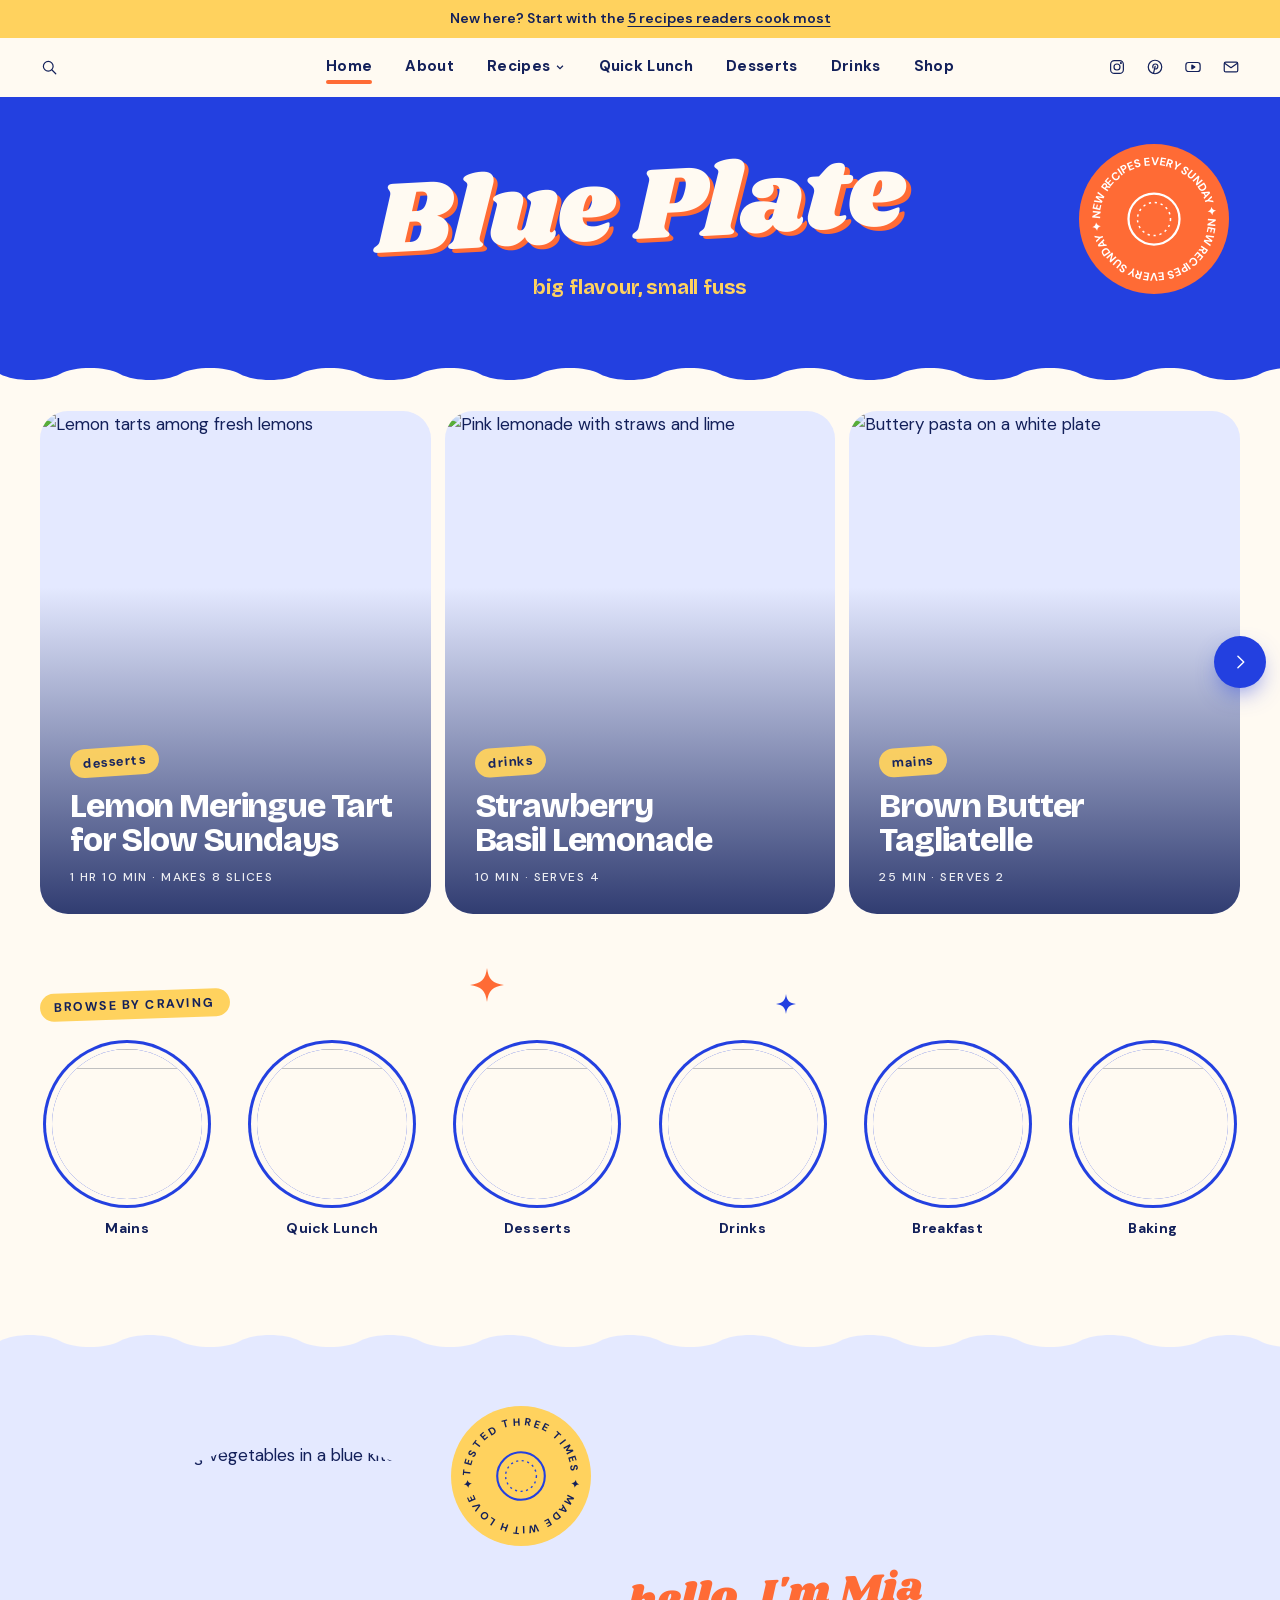
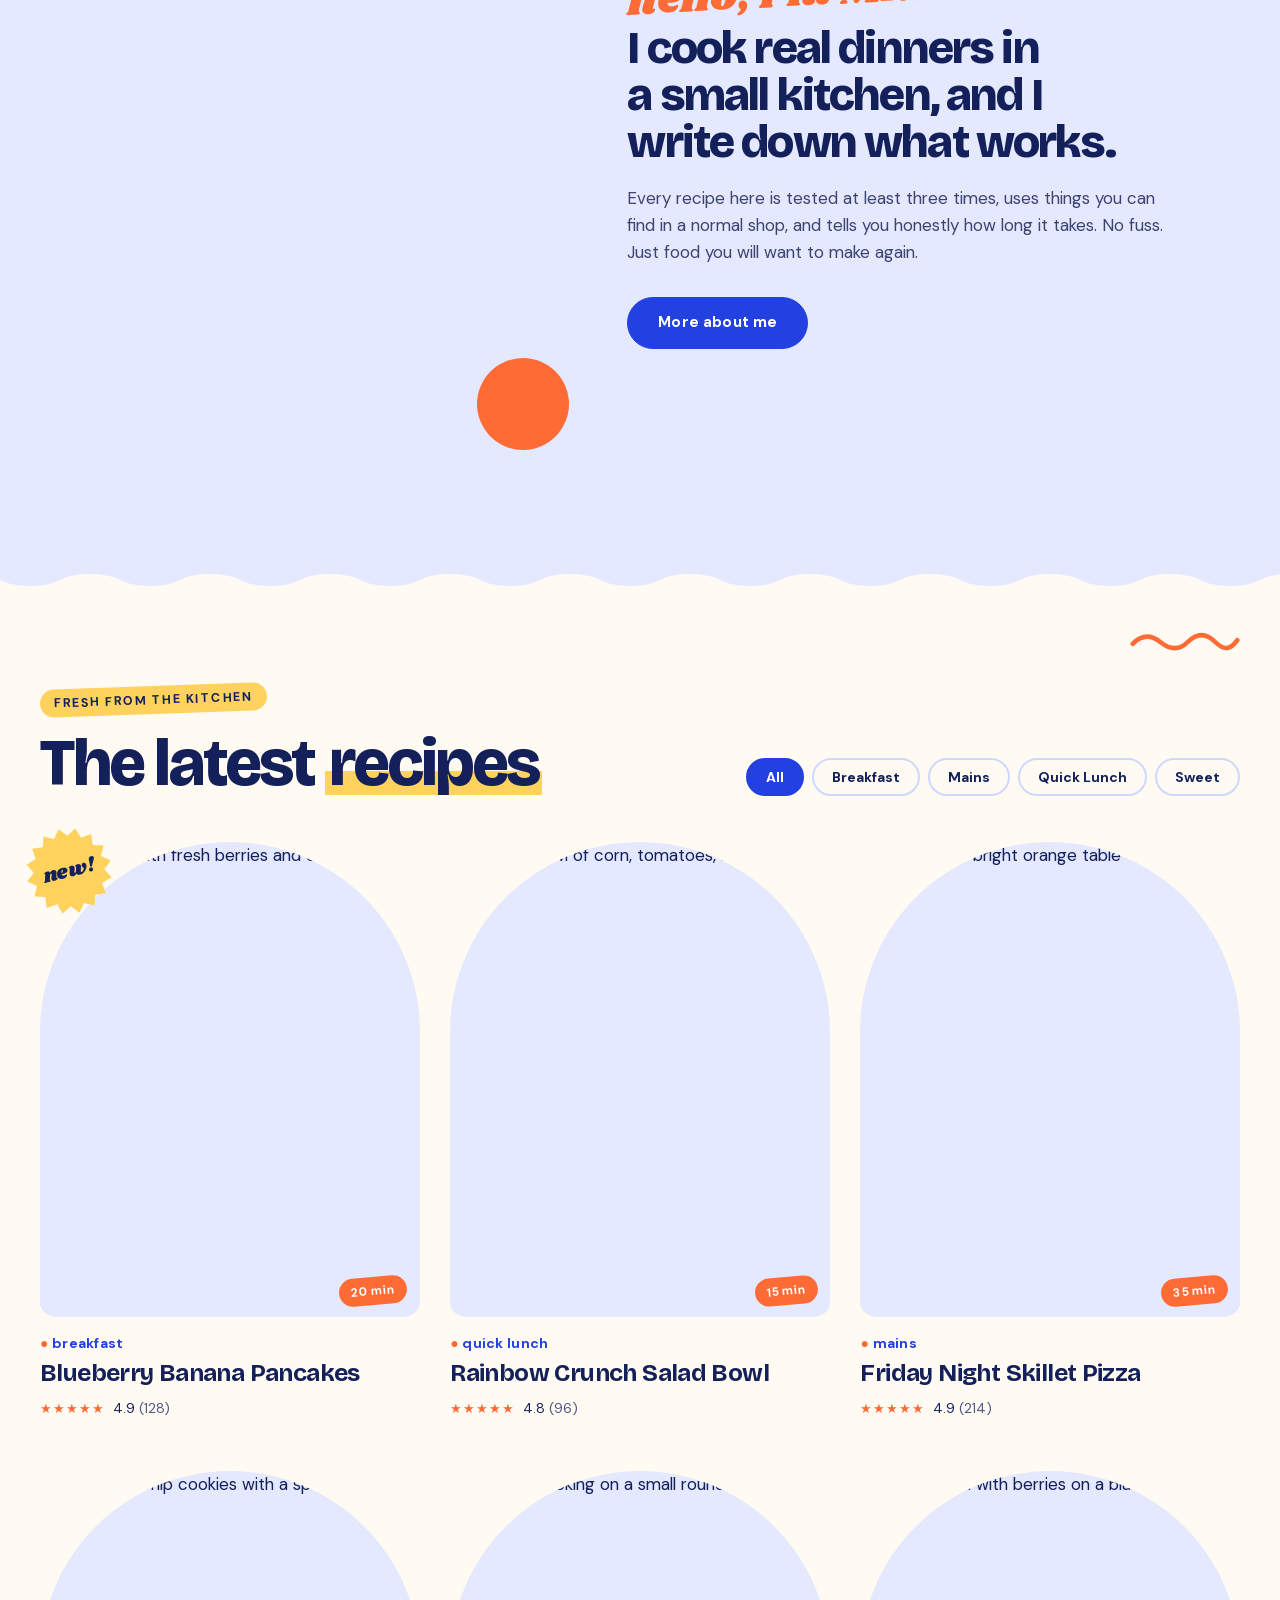
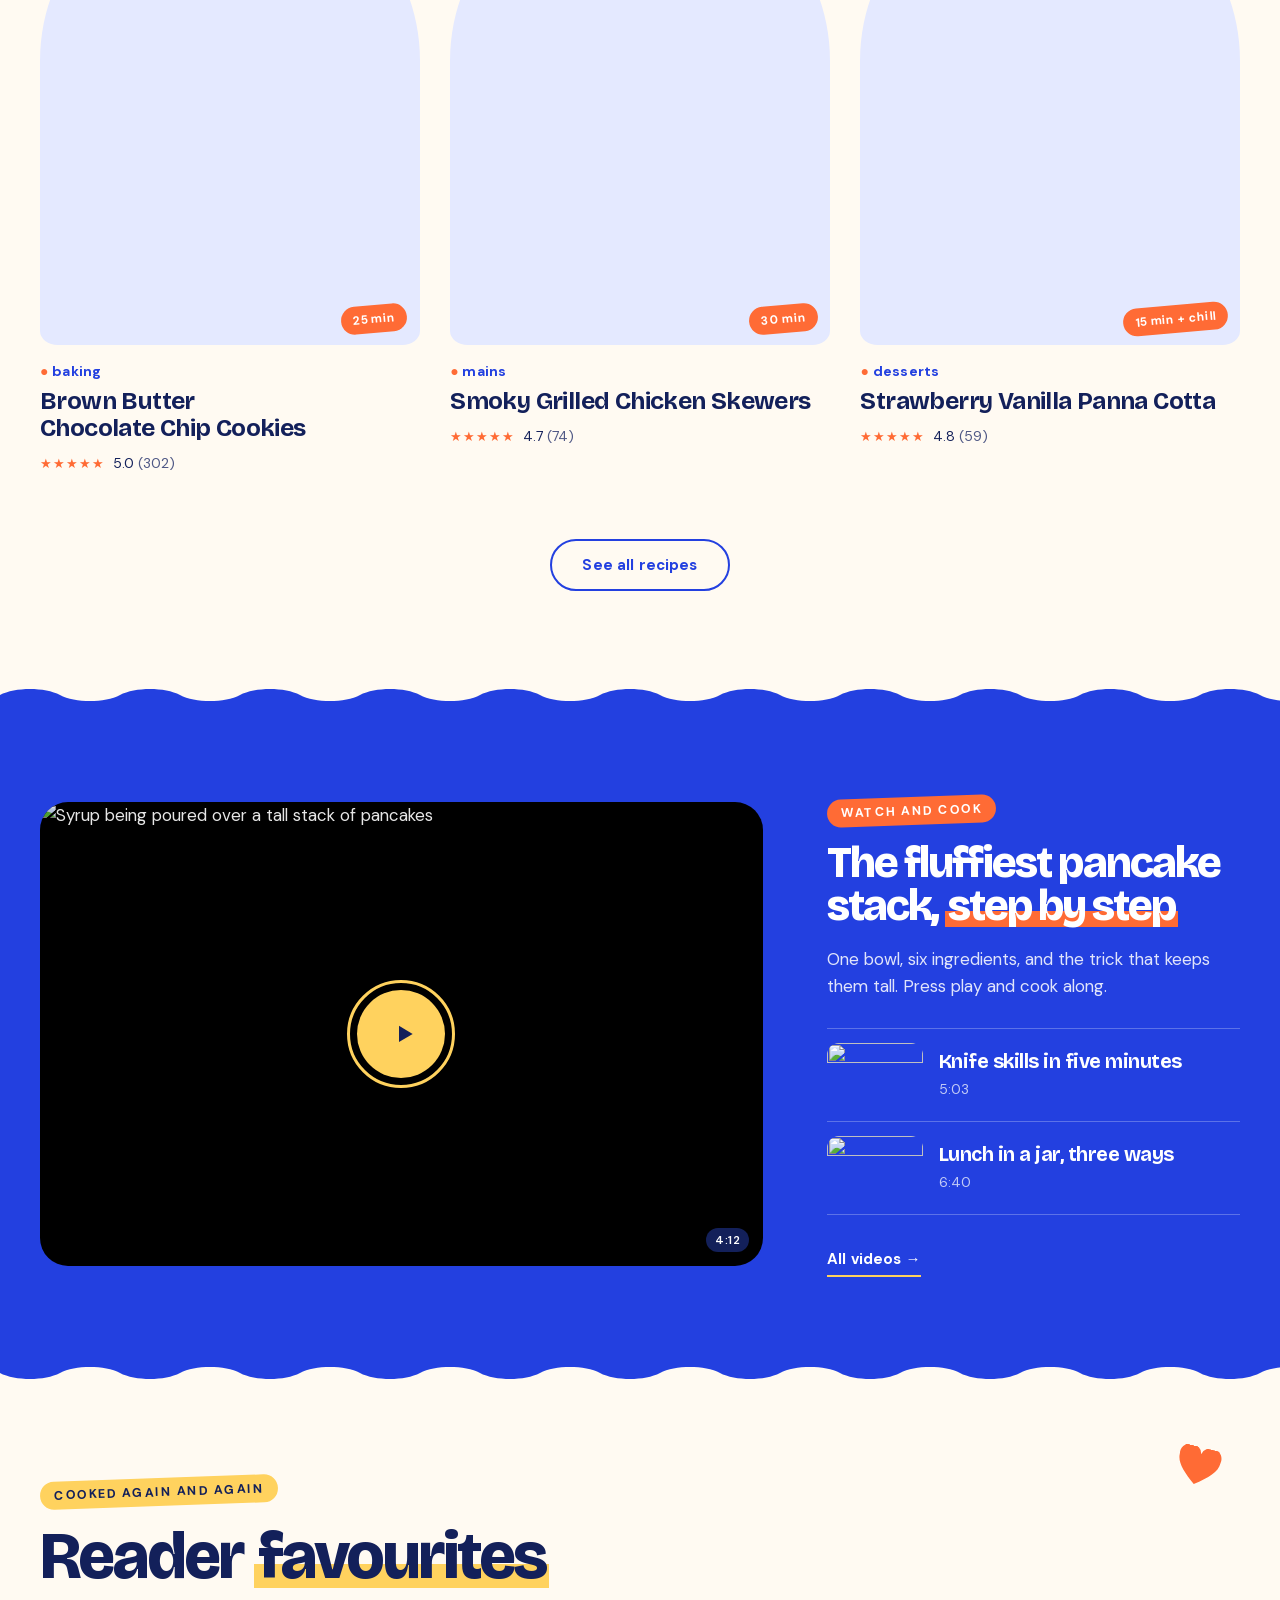
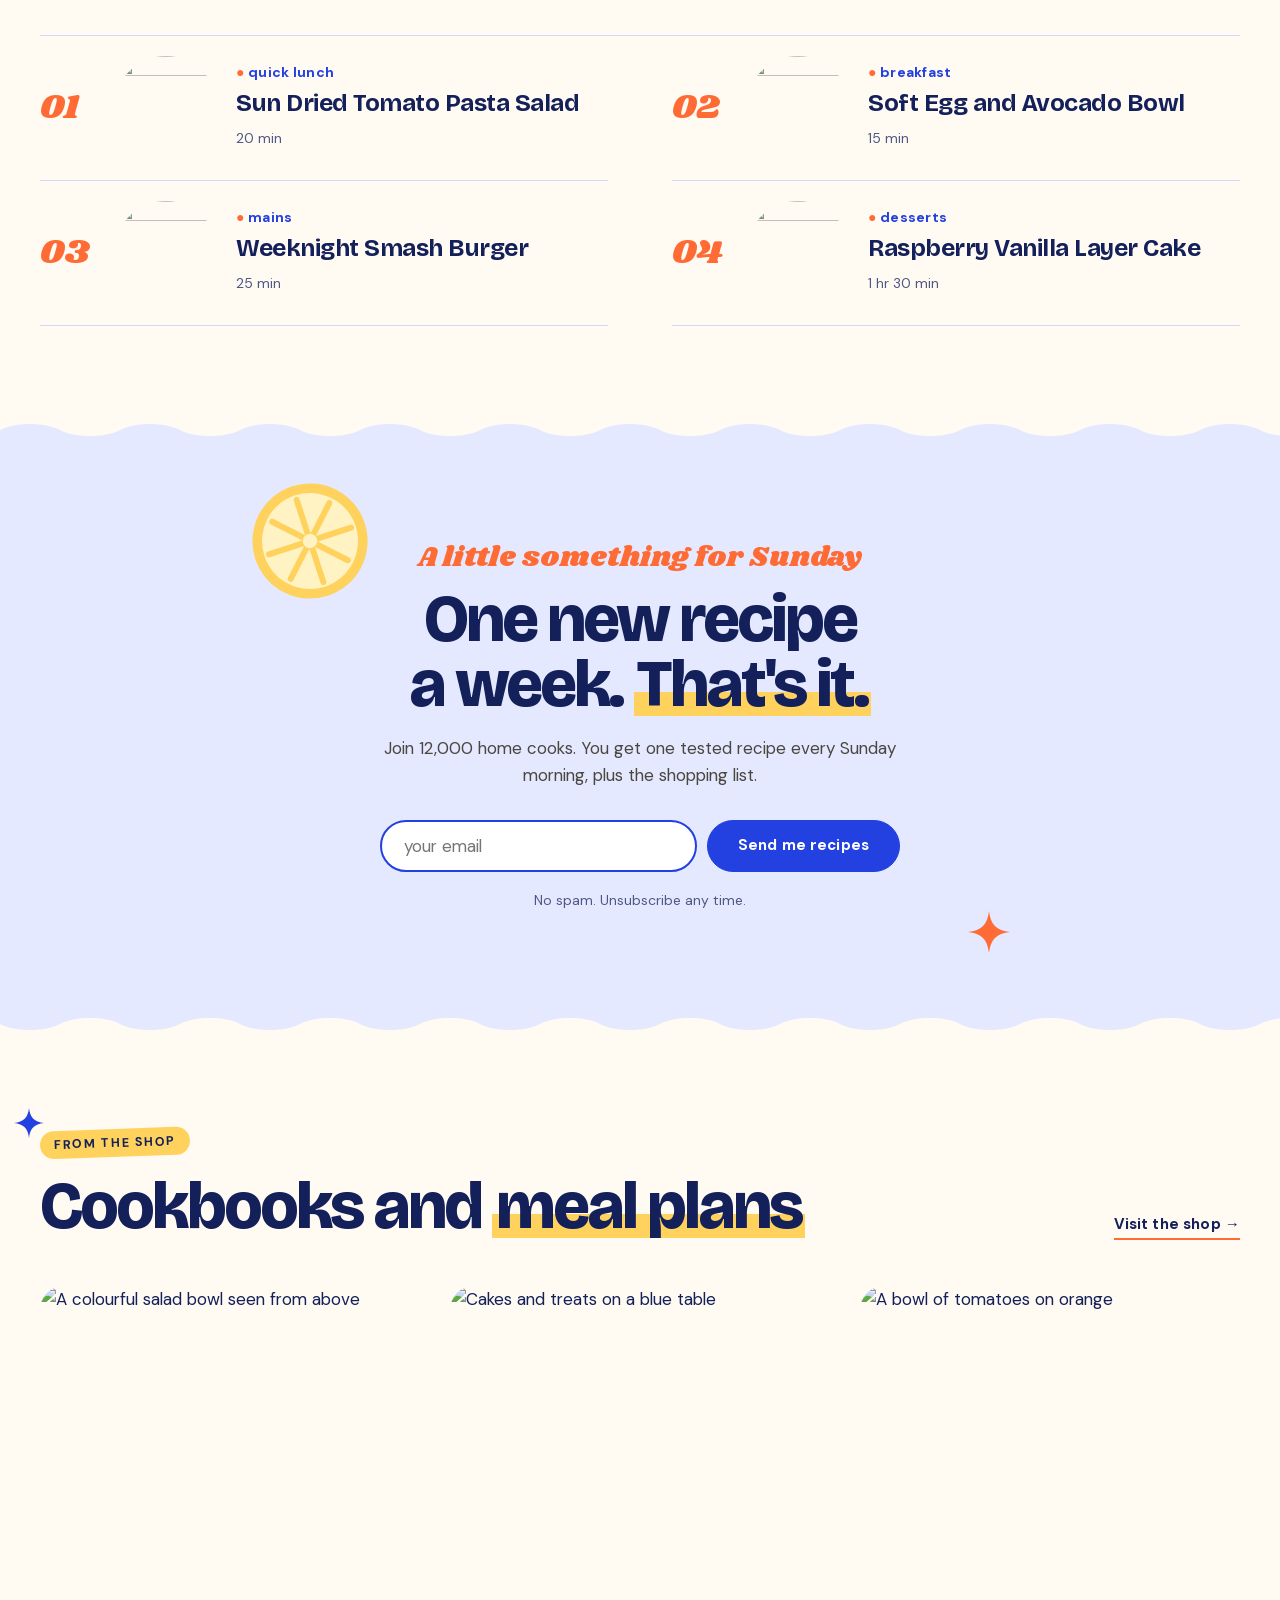
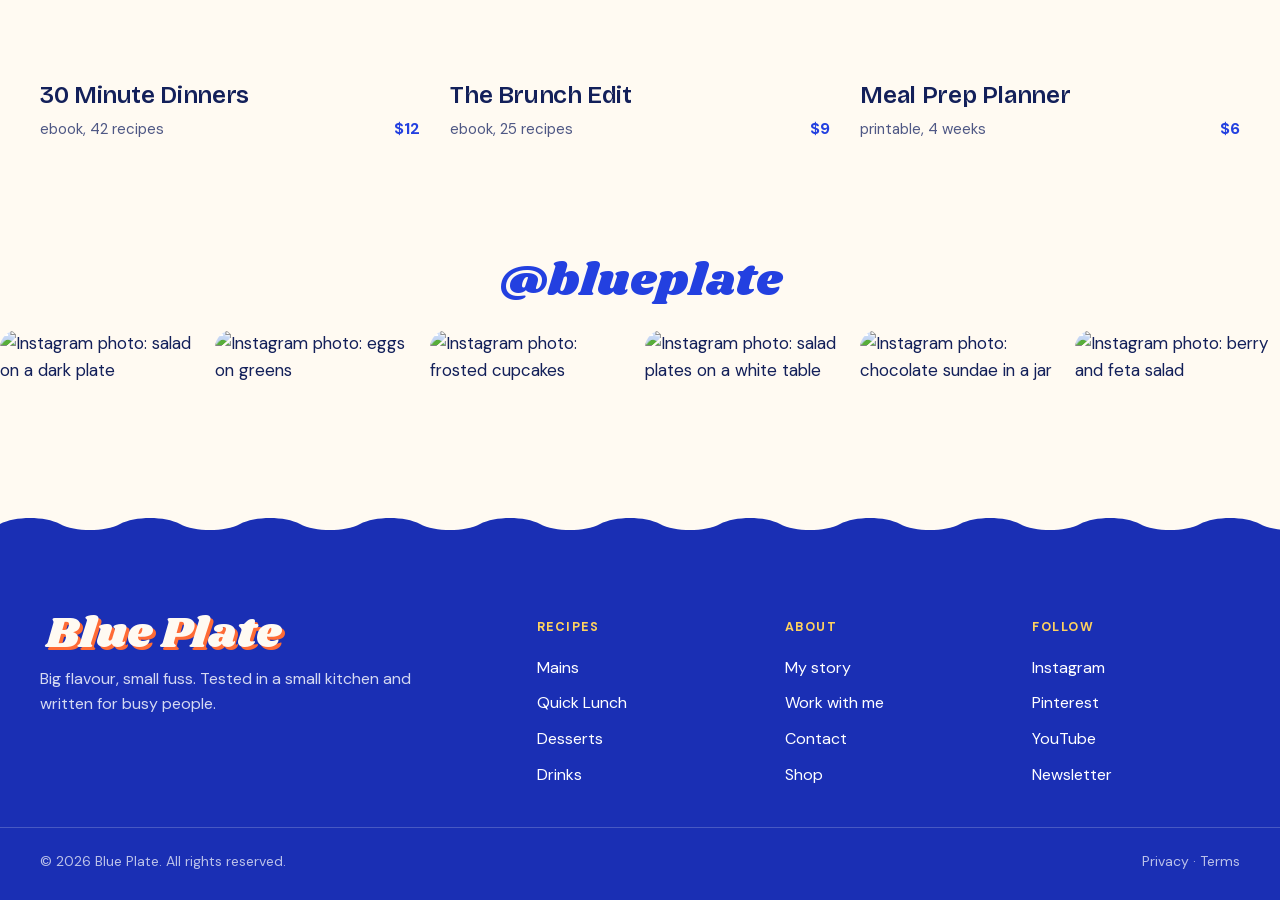
==== commit a04be798: "Add files via upload" ====
--- a/index.html
+++ b/index.html
@@ -5,1133 +5,9 @@
 <meta name="viewport" content="width=device-width, initial-scale=1">
 <title>Blue Plate · big flavour, small fuss</title>
 <meta name="description" content="Blue Plate is a food blog theme for WordPress. Easy recipes, big photos, and a clean modern look.">
-<link rel="preconnect" href="https://fonts.googleapis.com">
-<link rel="preconnect" href="https://fonts.gstatic.com" crossorigin>
-<link href="https://fonts.googleapis.com/css2?family=Bricolage+Grotesque:opsz,wght@12..96,400..800&family=DM+Sans:opsz,wght@9..40,400;9..40,500;9..40,600;9..40,700&family=Shrikhand&display=swap" rel="stylesheet">
-<style>
-/* Pinch of Salt · modern food blog
-   Every colour, font and size a buyer may change lives in :root,
-   so it maps straight onto WordPress theme settings later. */
-
-:root {
-  --paper: #ffffff;
-  --band: #f4f0e9;        /* the warm logo band */
-  --band-deep: #ebe5da;
-  --ink: #1d1b18;
-  --ink-soft: #6f6a62;
-  --line: #e4dfd6;
-  --accent: #b4472c;      /* blood orange, dark enough to read as small text */
-
-  /* Type: three voices, each with one job.
-     Script = the logo and one hello. Serif = titles. Sans = everything you read. */
-  --font-script: "Oooh Baby", "Bradley Hand", "Snell Roundhand", cursive;
-  --font-serif: "Newsreader", "Iowan Old Style", Georgia, serif;
-  --font-sans: "DM Sans", -apple-system, "Segoe UI", Helvetica, Arial, sans-serif;
-
-  /* The type scale. Nothing on the site is smaller than 12px. */
-  --t-label: 12px;                       /* small capital labels */
-  --t-meta: 14px;                        /* times, ratings, counts */
-  --t-small: 15px;                       /* helper text */
-  --t-body: 17px;                        /* normal reading text */
-  --t-lede: clamp(18px, 1.45vw, 20px);   /* intro lines */
-  --t-read: 19px;                        /* the recipe story */
-  --t-h5: 20px;                          /* small titles in lists */
-  --t-h4: clamp(21px, 1.75vw, 24px);     /* recipe card titles */
-  --t-h3: clamp(24px, 2.2vw, 28px);      /* sub-headings */
-  --t-h2: clamp(30px, 3.5vw, 44px);      /* section titles */
-  --t-h1: clamp(36px, 5vw, 60px);        /* page titles */
-  --track-label: .12em;
-
-  --wrap: 1240px;
-  --gutter: clamp(20px, 4vw, 40px);
-  --space: clamp(64px, 9vw, 120px);
-  --nav-h: 58px;
-}
-
-*, *::before, *::after { box-sizing: border-box; }
-html { scroll-behavior: smooth; -webkit-text-size-adjust: 100%; }
-body {
-  margin: 0;
-  background: var(--paper);
-  color: var(--ink);
-  font: 400 var(--t-body)/1.6 var(--font-sans);
-  -webkit-font-smoothing: antialiased;
-}
-img { display: block; max-width: 100%; height: auto; }
-a { color: inherit; text-decoration: none; }
-ul, ol { margin: 0; padding: 0; list-style: none; }
-h1, h2, h3, p { margin: 0; }
-button { font: inherit; color: inherit; background: none; border: 0; padding: 0; cursor: pointer; }
-:focus-visible { outline: 2px solid var(--accent); outline-offset: 3px; }
-
-.container { width: 100%; max-width: calc(var(--wrap) + var(--gutter) * 2); margin-inline: auto; padding-inline: var(--gutter); }
-.center { text-align: center; }
-.muted { color: var(--ink-soft); }
-.sr-only { position: absolute; width: 1px; height: 1px; overflow: hidden; clip-path: inset(50%); white-space: nowrap; }
-.skip-link { position: absolute; left: 12px; top: -60px; z-index: 100; background: var(--ink); color: #fff; padding: 10px 16px; }
-.skip-link:focus { top: 12px; }
-
-/* ---------- Type ---------- */
-.eyebrow {
-  font: 600 var(--t-label)/1.4 var(--font-sans);
-  letter-spacing: var(--track-label);
-  text-transform: uppercase;
-  color: var(--ink-soft);
-}
-.title {
-  font: 400 var(--t-h2)/1.1 var(--font-serif);
-  letter-spacing: -.01em;
-  margin-top: 10px;
-  text-wrap: balance;
-}
-.title em { font-style: italic; color: var(--accent); }
-.kicker { font: italic 400 var(--t-h3)/1.2 var(--font-serif); color: var(--accent); }
-.script {
-  font: 400 clamp(36px, 3.7vw, 46px)/1.1 var(--font-script);
-  color: var(--accent);
-}
-
-.btn {
-  display: inline-flex; align-items: center; justify-content: center;
-  min-height: 48px; padding: 0 28px;
-  background: var(--ink); color: #fff;
-  border: 1px solid var(--ink);
-  font: 600 13px/1 var(--font-sans); letter-spacing: .1em; text-transform: uppercase;
-  transition: background .2s, color .2s, border-color .2s;
-}
-.btn:hover { background: var(--accent); border-color: var(--accent); }
-.btn--ghost { background: transparent; color: var(--ink); }
-.btn--ghost:hover { background: var(--ink); border-color: var(--ink); color: #fff; }
-
-.link {
-  font: 600 13px/1 var(--font-sans); letter-spacing: .1em; text-transform: uppercase;
-  padding-bottom: 6px; border-bottom: 1px solid var(--ink);
-  white-space: nowrap; transition: color .2s, border-color .2s;
-}
-.link:hover { color: var(--accent); border-color: var(--accent); }
-
-.icon-btn {
-  display: inline-grid; place-items: center;
-  width: 38px; height: 38px; border-radius: 50%;
-  transition: background .2s;
-}
-.icon-btn:hover { background: var(--band); }
-.icon-btn svg { width: 18px; height: 18px; fill: none; stroke: currentColor; stroke-width: 1.6; stroke-linecap: round; stroke-linejoin: round; }
-
-/* ---------- Announcement ---------- */
-.announce {
-  background: var(--ink); color: #fff;
-  text-align: center; padding: 9px var(--gutter);
-  font-size: var(--t-meta); line-height: 1.4;
-}
-.announce a { text-decoration: underline; text-underline-offset: 3px; }
-
-/* ---------- Navigation ---------- */
-.nav {
-  position: sticky; top: 0; z-index: 40;
-  background: var(--paper); /* solid on purpose: a blur here would trap the mobile menu inside the bar */
-  border-bottom: 1px solid transparent;
-  transition: border-color .2s;
-}
-.nav.is-stuck { border-bottom-color: var(--line); }
-.nav__inner {
-  display: grid; grid-template-columns: 1fr auto 1fr; align-items: center;
-  height: var(--nav-h);
-  max-width: calc(var(--wrap) + var(--gutter) * 2); margin-inline: auto;
-  padding-inline: calc(var(--gutter) - 10px);
-}
-.nav__left { display: flex; align-items: center; }
-.nav__right { display: flex; align-items: center; justify-content: flex-end; }
-.nav__burger, .menu__close, .nav__mini-logo { display: none; }
-
-.menu > ul { display: flex; align-items: center; gap: clamp(18px, 2.6vw, 38px); }
-.menu a {
-  display: inline-flex; align-items: center; gap: 5px;
-  font: 600 13px/1 var(--font-sans); letter-spacing: .1em; text-transform: uppercase;
-  padding: 10px 0; position: relative;
-}
-.menu > ul > li > a::after {
-  content: ""; position: absolute; left: 0; right: 0; bottom: 3px; height: 1px;
-  background: var(--ink); transform: scaleX(0); transform-origin: left; transition: transform .25s;
-}
-.menu > ul > li > a:hover::after, .menu a[aria-current]::after { transform: scaleX(1); }
-.chev { width: 10px; height: 10px; fill: none; stroke: currentColor; stroke-width: 1.5; }
-.has-sub { position: relative; }
-.sub {
-  position: absolute; top: 100%; left: -22px; min-width: 200px;
-  background: #fff; border: 1px solid var(--line);
-  padding: 10px 22px; box-shadow: 0 18px 40px -20px rgba(29, 27, 24, .25);
-  opacity: 0; visibility: hidden; transform: translateY(6px);
-  transition: opacity .2s, transform .2s, visibility .2s;
-}
-.has-sub:hover .sub, .has-sub:focus-within .sub { opacity: 1; visibility: visible; transform: none; }
-.sub a { padding: 11px 0; color: var(--ink-soft); }
-.sub a:hover { color: var(--ink); }
-
-/* ---------- Search overlay ---------- */
-.search {
-  position: fixed; inset: 0; z-index: 60;
-  background: rgba(244, 240, 233, .98);
-  display: grid; place-items: start center;
-  padding: clamp(80px, 18vh, 180px) var(--gutter) 40px;
-}
-.search[hidden] { display: none; }
-.search__box { width: 100%; max-width: 760px; }
-.search__row { display: flex; align-items: center; gap: 12px; border-bottom: 1px solid var(--ink); margin-top: 14px; }
-.search input {
-  flex: 1; min-width: 0; border: 0; background: none; outline: 0;
-  font: 400 clamp(26px, 4vw, 40px)/1.2 var(--font-serif); color: var(--ink);
-  padding: 10px 0 14px;
-}
-.search input::placeholder { color: #b5aea3; font-style: italic; }
-.search__tags { display: flex; flex-wrap: wrap; gap: 8px; margin-top: 26px; }
-.search__tags a { display: block; padding: 8px 16px; border: 1px solid var(--line); background: #fff; border-radius: 999px; font-size: var(--t-meta); }
-.search__tags a:hover { border-color: var(--ink); }
-
-/* ---------- Logo band ---------- */
-.brand {
-  background: var(--band);
-  text-align: center;
-  padding: clamp(34px, 5vw, 58px) var(--gutter) clamp(30px, 4.4vw, 50px);
-}
-.brand__logo {
-  display: inline-block;
-  font: 400 clamp(52px, 7.8vw, 100px)/1.05 var(--font-script);
-  padding: 0 .12em;
-}
-.brand__tag {
-  margin-top: clamp(14px, 2vw, 24px);
-  font: 500 var(--t-label)/1.4 var(--font-sans); letter-spacing: .26em; text-transform: uppercase; color: var(--ink-soft);
-}
-
-/* ---------- Featured posts: a row of three, scrolled with the side arrows ---------- */
-.carousel { position: relative; margin-top: 14px; }
-.carousel__track {
-  display: flex; gap: 14px;
-  overflow-x: auto; scroll-snap-type: x mandatory; scroll-behavior: smooth;
-  overscroll-behavior-x: contain; scrollbar-width: none;
-}
-.carousel__track::-webkit-scrollbar { display: none; }
-.feature {
-  position: relative; display: block; overflow: hidden; background: var(--band);
-  flex: 0 0 calc((100% - 28px) / 3); aspect-ratio: 9 / 11.6; scroll-snap-align: start;
-}
-.feature img { width: 100%; height: 100%; object-fit: cover; transition: transform .9s cubic-bezier(.2, .7, .2, 1); }
-.feature:hover img { transform: scale(1.045); }
-.feature::after {
-  content: ""; position: absolute; inset: 40% 0 0;
-  background: linear-gradient(to top, rgba(20, 16, 12, .78), rgba(20, 16, 12, 0));
-}
-.feature__text { position: absolute; left: 0; right: 0; bottom: 0; z-index: 1; padding: clamp(18px, 2.4vw, 30px); color: #fff; }
-.feature__cat { display: block; font: italic 400 18px/1 var(--font-serif); opacity: .95; }
-.feature h2 { font: 400 clamp(24px, 2.5vw, 32px)/1.12 var(--font-serif); margin-top: 8px; text-wrap: balance; }
-.feature__meta { display: block; margin-top: 12px; font: 500 var(--t-label)/1.2 var(--font-sans); letter-spacing: var(--track-label); text-transform: uppercase; opacity: .9; }
-.carousel__arrow {
-  position: absolute; top: 50%; z-index: 2; translate: 0 -50%;
-  width: 52px; height: 52px; border-radius: 50%;
-  background: #fff; color: var(--ink);
-  display: grid; place-items: center;
-  box-shadow: 0 8px 22px -8px rgba(29, 27, 24, .5);
-  transition: background .2s, color .2s, opacity .25s, visibility .25s;
-}
-.carousel__arrow--prev { left: calc(var(--gutter) - 26px); }
-.carousel__arrow--next { right: calc(var(--gutter) - 26px); }
-.carousel__arrow:hover { background: var(--ink); color: #fff; }
-.carousel__arrow[disabled] { opacity: 0; visibility: hidden; }
-.carousel__arrow svg { width: 20px; height: 20px; fill: none; stroke: currentColor; stroke-width: 1.7; stroke-linecap: round; stroke-linejoin: round; }
-
-/* ---------- Categories ---------- */
-.cats { padding-top: clamp(48px, 6vw, 76px); }
-.cats__list { display: grid; grid-template-columns: repeat(6, 1fr); gap: clamp(12px, 2.4vw, 34px); margin-top: 30px; }
-.cats__list a { display: grid; justify-items: center; gap: 14px; }
-.cats__list img { width: 100%; max-width: 150px; aspect-ratio: 1; object-fit: cover; border-radius: 50%; transition: transform .35s; }
-.cats__list a:hover img { transform: translateY(-5px); }
-.cats__list span { font: 600 var(--t-label)/1.3 var(--font-sans); letter-spacing: var(--track-label); text-transform: uppercase; text-align: center; }
-
-/* ---------- About ---------- */
-.about { margin-top: var(--space); background: var(--band); }
-.about__inner { display: grid; grid-template-columns: minmax(0, 5fr) minmax(0, 6fr); gap: clamp(28px, 6vw, 90px); align-items: center; padding-block: clamp(48px, 7vw, 90px); }
-.about__photo img { width: 100%; aspect-ratio: 9 / 10; object-fit: cover; }
-.about__text h2 { font: 400 var(--t-h2)/1.12 var(--font-serif); margin: 6px 0 20px; text-wrap: balance; }
-.about__text > p:not(.script):not(.kicker) { max-width: 46ch; color: #4b463f; }
-.about__text .btn { margin-top: 30px; }
-
-/* ---------- Section head ---------- */
-.section-head { display: flex; align-items: flex-end; justify-content: space-between; gap: 24px 40px; flex-wrap: wrap; margin-bottom: clamp(28px, 4vw, 46px); }
-
-/* ---------- Latest ---------- */
-.latest { padding-top: var(--space); }
-.filters { display: flex; flex-wrap: wrap; gap: 8px; }
-.filters button {
-  padding: 10px 18px; border: 1px solid var(--line); border-radius: 999px;
-  font: 500 var(--t-meta)/1 var(--font-sans); transition: background .2s, color .2s, border-color .2s;
-}
-.filters button:hover { border-color: var(--ink); }
-.filters button.is-active { background: var(--ink); border-color: var(--ink); color: #fff; }
-
-.grid { display: grid; grid-template-columns: repeat(3, 1fr); gap: clamp(36px, 4vw, 56px) clamp(16px, 2.4vw, 32px); }
-.card[hidden] { display: none; }
-.card__img { position: relative; display: block; overflow: hidden; background: var(--band); aspect-ratio: 4 / 5; }
-.card__img img { width: 100%; height: 100%; object-fit: cover; transition: transform .8s cubic-bezier(.2, .7, .2, 1); }
-.card:hover .card__img img { transform: scale(1.04); }
-.card__time {
-  position: absolute; left: 12px; top: 12px;
-  background: #fff; padding: 7px 11px; border-radius: 999px;
-  font: 600 var(--t-label)/1 var(--font-sans); letter-spacing: .03em;
-}
-.card__cat { display: block; margin-top: 18px; font: 600 var(--t-label)/1.2 var(--font-sans); letter-spacing: var(--track-label); text-transform: uppercase; color: var(--accent); }
-.card h3 { font: 500 var(--t-h4)/1.2 var(--font-serif); margin-top: 8px; text-wrap: balance; }
-.card h3 a { background: linear-gradient(currentColor, currentColor) 0 100% / 0 1px no-repeat; transition: background-size .3s; }
-.card:hover h3 a { background-size: 100% 1px; }
-.card__meta { margin-top: 10px; font-size: var(--t-meta); }
-.stars { color: var(--accent); letter-spacing: 1px; font-size: 13px; margin-right: 4px; }
-.latest > .center { margin-top: clamp(40px, 5vw, 64px); }
-
-/* ---------- Video ---------- */
-.video { margin-top: var(--space); background: var(--ink); color: #fff; }
-.video__inner { display: grid; grid-template-columns: minmax(0, 7fr) minmax(0, 4fr); gap: clamp(28px, 5vw, 70px); align-items: center; padding-block: clamp(48px, 7vw, 90px); }
-.video__main { position: relative; display: block; overflow: hidden; aspect-ratio: 14 / 9; background: #000; }
-.video__main img { width: 100%; height: 100%; object-fit: cover; opacity: .9; transition: transform .9s cubic-bezier(.2, .7, .2, 1), opacity .3s; }
-.video__main:hover img { transform: scale(1.03); opacity: 1; }
-.play {
-  position: absolute; left: 50%; top: 50%; translate: -50% -50%;
-  width: clamp(64px, 7vw, 88px); aspect-ratio: 1; border-radius: 50%;
-  background: #fff; display: grid; place-items: center; transition: transform .25s;
-}
-.play svg { width: 34%; fill: var(--ink); margin-left: 6%; }
-.video__main:hover .play { transform: scale(1.08); }
-.video__len { position: absolute; right: 14px; bottom: 14px; background: rgba(0, 0, 0, .7); padding: 6px 9px; font: 600 var(--t-label)/1 var(--font-sans); letter-spacing: .03em; }
-.video .eyebrow { color: rgba(255, 255, 255, .6); }
-.video .title em { color: #f0a48d; }
-.video__side > p:not(.eyebrow) { margin-top: 18px; color: rgba(255, 255, 255, .78); }
-.video__list { margin: 28px 0 30px; border-top: 1px solid rgba(255, 255, 255, .16); }
-.video__list a { display: flex; align-items: center; gap: 16px; padding: 14px 0; border-bottom: 1px solid rgba(255, 255, 255, .16); }
-.video__list img { width: 96px; aspect-ratio: 3 / 2; object-fit: cover; flex: none; }
-.video__list b { display: block; font: 500 var(--t-h5)/1.2 var(--font-serif); }
-.video__list small { display: block; margin-top: 5px; font-size: var(--t-meta); color: rgba(255, 255, 255, .6); }
-.video .link { border-color: #fff; }
-.video .link:hover { color: #f0a48d; border-color: #f0a48d; }
-
-/* ---------- Favourites ---------- */
-.favs { padding-top: var(--space); }
-.favs__list { counter-reset: fav; display: grid; grid-template-columns: repeat(2, 1fr); gap: 0 clamp(24px, 5vw, 72px); border-top: 1px solid var(--line); }
-.favs__list li { counter-increment: fav; border-bottom: 1px solid var(--line); }
-.favs__list a { display: grid; grid-template-columns: 56px 104px 1fr; align-items: center; gap: 18px; padding: 20px 0; }
-.favs__list a::before { content: "0" counter(fav); font: italic 400 30px/1 var(--font-serif); color: var(--accent); }
-.favs__list img { width: 104px; aspect-ratio: 1; object-fit: cover; }
-.favs__list .card__cat { margin-top: 0; }
-.favs__list h3 { font: 500 var(--t-h4)/1.2 var(--font-serif); margin: 8px 0 6px; }
-.favs__list small { font-size: var(--t-meta); color: var(--ink-soft); }
-.favs__list a:hover h3 { color: var(--accent); }
-
-/* ---------- Newsletter ---------- */
-.news { margin-top: var(--space); background: var(--band); text-align: center; }
-.news__inner { padding-block: clamp(56px, 8vw, 100px); max-width: 720px; }
-.news .title { margin-top: 12px; }
-.news__inner > p:not(.script):not(.kicker) { margin: 18px auto 0; max-width: 44ch; color: #4b463f; }
-.news__form { display: flex; gap: 10px; margin: 30px auto 14px; max-width: 520px; }
-.news__form input {
-  flex: 1; min-width: 0; height: 48px; padding: 0 18px;
-  border: 1px solid var(--ink); background: #fff; font: inherit; color: var(--ink); border-radius: 0;
-}
-.news small { color: var(--ink-soft); font-size: var(--t-meta); }
-
-/* ---------- Shop ---------- */
-.shop { padding-top: var(--space); }
-.shop__grid { display: grid; grid-template-columns: repeat(3, 1fr); gap: clamp(16px, 2.4vw, 32px); }
-.product img { width: 100%; aspect-ratio: 1; object-fit: cover; transition: opacity .3s; }
-.product:hover img { opacity: .88; }
-.product h3 { font: 500 var(--t-h4)/1.2 var(--font-serif); margin-top: 16px; }
-.product p { display: flex; justify-content: space-between; align-items: baseline; gap: 12px; margin-top: 6px; font-size: var(--t-small); }
-.product b { font-weight: 600; font-size: 16px; }
-
-/* ---------- Instagram ---------- */
-.insta { padding-top: var(--space); }
-.insta__handle { font: 400 clamp(36px, 4.2vw, 50px)/1.1 var(--font-script); display: inline-block; padding: 0 .1em; }
-.insta__handle:hover { color: var(--accent); }
-.insta__grid { display: grid; grid-template-columns: repeat(6, 1fr); margin-top: 22px; }
-.insta__grid a { display: block; overflow: hidden; }
-.insta__grid img { width: 100%; aspect-ratio: 1; object-fit: cover; transition: transform .6s, filter .3s; }
-.insta__grid a:hover img { transform: scale(1.05); filter: brightness(.86); }
-
-/* ---------- Footer ---------- */
-.foot { background: var(--band); }
-.foot__inner { display: grid; grid-template-columns: 2.2fr 1fr 1fr 1fr; gap: 40px; padding-block: clamp(48px, 6vw, 80px) 40px; }
-.foot__logo { font: 400 48px/1 var(--font-script); display: inline-block; padding: 0 .1em 0 .14em; }
-.foot__brand p { margin-top: 10px; max-width: 36ch; color: #4b463f; font-size: 16px; }
-.foot nav ul { margin-top: 16px; display: grid; gap: 10px; font-size: 16px; }
-.foot nav a:hover { color: var(--accent); }
-.foot__base { display: flex; justify-content: space-between; gap: 12px 24px; flex-wrap: wrap; padding-block: 22px 28px; border-top: 1px solid var(--band-deep); font-size: var(--t-meta); color: var(--ink-soft); }
-.foot__base a:hover { color: var(--ink); }
-
-/* ---------- Tablet ---------- */
-@media (max-width: 1000px) {
-  .nav__burger { display: inline-grid; }
-  .nav__right .icon-btn:not(.nav__mail) { display: none; }
-  .nav__inner { grid-template-columns: 1fr auto 1fr; }
-  .nav__mini-logo { display: block; font: 400 28px/1 var(--font-script); padding: 2px .12em 0; opacity: 0; transition: opacity .25s; pointer-events: none; }
-  .nav.is-stuck .nav__mini-logo { opacity: 1; pointer-events: auto; }
-
-  .menu {
-    position: fixed; inset: 0; z-index: 70; background: var(--band);
-    padding: 76px var(--gutter) 40px; overflow-y: auto;
-    transform: translateX(-100%); visibility: hidden; transition: transform .35s cubic-bezier(.2, .7, .2, 1), visibility .35s;
-  }
-  .menu.is-open { transform: none; visibility: visible; }
-  .menu__close { display: inline-grid; position: absolute; top: 12px; left: calc(var(--gutter) - 10px); }
-  .menu > ul { display: block; }
-  .menu > ul > li { border-bottom: 1px solid var(--band-deep); }
-  .menu > ul > li > a { font: 400 28px/1.15 var(--font-serif); letter-spacing: 0; text-transform: none; padding: 16px 0; }
-  .menu > ul > li > a::after { display: none; }
-  .chev { display: none; }
-  .sub { position: static; opacity: 1; visibility: visible; transform: none; border: 0; background: none; box-shadow: none; padding: 0 0 14px; display: flex; flex-wrap: wrap; gap: 4px 20px; }
-  .sub a { padding: 6px 0; }
-
-  .feature { flex-basis: calc((100% - 14px) / 2); }
-  .grid { grid-template-columns: repeat(2, 1fr); }
-  .video__inner { grid-template-columns: 1fr; }
-  .foot__inner { grid-template-columns: 1fr 1fr 1fr; }
-  .foot__brand { grid-column: 1 / -1; }
-}
-
-/* ---------- Phone ---------- */
-@media (max-width: 700px) {
-  /* Phones: swipe the row with a finger, the next block peeks in */
-  .carousel { margin-top: 10px; padding-inline: 0; }
-  .carousel__track { gap: 10px; padding-inline: var(--gutter); scroll-padding-inline: var(--gutter); }
-  .feature { flex-basis: 82%; }
-  .carousel__arrow { display: none; }
-
-  .cats__list { grid-template-columns: repeat(3, 1fr); gap: 24px 14px; }
-  .cats__list img { max-width: 96px; }
-
-  .about__inner { grid-template-columns: 1fr; }
-  .about__photo img { aspect-ratio: 4 / 3; }
-
-  .filters { flex-wrap: nowrap; overflow-x: auto; margin-inline: calc(var(--gutter) * -1); padding-inline: var(--gutter); scrollbar-width: none; width: calc(100% + var(--gutter) * 2); }
-  .filters::-webkit-scrollbar { display: none; }
-  .filters button { flex: none; }
-
-  .grid { gap: 30px 12px; }
-  .card__time { left: 8px; top: 8px; padding: 6px 9px; }
-  .card h3 { font-size: 19px; }
-  .card__cat { margin-top: 13px; }
-  .card__meta { font-size: 13px; }
-
-  .favs__list { grid-template-columns: 1fr; }
-  .favs__list a { grid-template-columns: 40px 84px 1fr; gap: 14px; }
-  .favs__list a::before { font-size: 26px; }
-  .favs__list img { width: 84px; }
-
-  .news__form { flex-direction: column; }
-  .news__form input { flex: none; width: 100%; }
-  .news__form .btn { width: 100%; }
-
-  .shop__grid { display: flex; overflow-x: auto; scroll-snap-type: x mandatory; margin-inline: calc(var(--gutter) * -1); padding-inline: var(--gutter); scroll-padding-inline: var(--gutter); scrollbar-width: none; }
-  .shop__grid::-webkit-scrollbar { display: none; }
-  .product { flex: 0 0 70%; scroll-snap-align: start; }
-
-  .insta__grid { grid-template-columns: repeat(3, 1fr); }
-  .foot__inner { grid-template-columns: 1fr 1fr; gap: 32px 20px; }
-}
-
-@media (prefers-reduced-motion: reduce) {
-  html { scroll-behavior: auto; }
-  .carousel__track { scroll-behavior: auto; }
-  *, *::before, *::after { transition-duration: .01ms !important; }
-}
-
-
-/* =====================================================================
-   INNER PAGES · recipe, recipe index, about, contact, shop
-   ===================================================================== */
-
-:root { --accent-soft: #f0a48d; --body-soft: #4b463f; }
-figure { margin: 0; }
-h1 em { font-style: italic; color: var(--accent); }
-
-/* Smaller logo band on every page but the homepage */
-.brand--small { padding: 20px var(--gutter) 16px; }
-.brand--small .brand__logo { font-size: clamp(40px, 4.2vw, 54px); }
-.brand--small .brand__tag { display: none; }
-.menu__only-mobile { display: none; }
-
-/* Newsletter, dark version (used above the footer) */
-.news--ink { background: var(--ink); color: #fff; }
-.news--ink .kicker, .news--ink .title em { color: var(--accent-soft); }
-.news--ink .news__inner > p:not(.script):not(.kicker) { color: rgba(255, 255, 255, .78); }
-.news--ink small { color: rgba(255, 255, 255, .6); }
-.news--ink .news__form input { border-color: #fff; }
-.news--ink .btn { background: #fff; border-color: #fff; color: var(--ink); }
-.news--ink .btn:hover { background: var(--accent-soft); border-color: var(--accent-soft); }
-.comments + .news { margin-top: 0; }
-
-/* Page headers */
-.crumbs { font: 500 var(--t-label)/1.4 var(--font-sans); letter-spacing: var(--track-label); text-transform: uppercase; color: var(--ink-soft); }
-.crumbs span { margin: 0 10px; opacity: .5; }
-.crumbs a:hover { color: var(--ink); }
-
-.page-head { text-align: center; padding-block: clamp(44px, 6vw, 80px) clamp(30px, 4vw, 48px); }
-.page-head h1, .post-head h1 {
-  font: 400 var(--t-h1)/1.06 var(--font-serif);
-  letter-spacing: -.015em; margin-top: 14px; text-wrap: balance;
-}
-.lede { max-width: 54ch; margin: 22px auto 0; font-size: var(--t-lede); line-height: 1.55; color: var(--body-soft); text-wrap: pretty; }
-
-/* Shared form fields */
-.form { display: grid; gap: 18px; align-content: start; }
-.form__row { display: grid; grid-template-columns: 1fr 1fr; gap: 18px; }
-.form p > label { display: block; margin-bottom: 8px; font: 600 var(--t-label)/1.4 var(--font-sans); letter-spacing: var(--track-label); text-transform: uppercase; color: var(--ink-soft); }
-.form input:not([type="radio"]), .form select, .form textarea, .field input, .field select {
-  width: 100%; min-height: 48px; padding: 12px 16px;
-  border: 1px solid var(--line); border-radius: 0; background: #fff;
-  font: inherit; color: var(--ink);
-  transition: border-color .2s;
-}
-.form textarea { resize: vertical; display: block; }
-.form select, .field select {
-  appearance: none; -webkit-appearance: none; padding-right: 42px;
-  background: #fff url("data:image/svg+xml,%3Csvg xmlns='http://www.w3.org/2000/svg' viewBox='0 0 12 12'%3E%3Cpath d='m2.5 4.5 3.5 3.5 3.5-3.5' fill='none' stroke='%231d1b18' stroke-width='1.4'/%3E%3C/svg%3E") no-repeat right 16px center / 12px;
-}
-.form input:focus, .form select:focus, .form textarea:focus, .field input:focus, .field select:focus { outline: 0; border-color: var(--ink); }
-.form .btn { justify-self: start; }
-.form__ok { padding: 18px 22px; background: var(--band); border-left: 2px solid var(--accent); color: var(--ink); text-align: left; }
-.news__form .form__ok { flex: 1; }
-
-/* ---------- Recipe post ---------- */
-.post-head { text-align: center; padding-top: clamp(26px, 4vw, 44px); }
-.post-head h1 { margin-top: 22px; }
-.facts { display: flex; flex-wrap: wrap; justify-content: center; max-width: 760px; margin: 32px auto 0; border-block: 1px solid var(--line); }
-.facts li { flex: 1 1 120px; display: grid; gap: 7px; padding: 16px 10px; }
-.facts li + li { border-left: 1px solid var(--line); }
-.facts li > span, .rc__times li > span, .rc__nutri dt, .stats span { font: 600 var(--t-label)/1.4 var(--font-sans); letter-spacing: var(--track-label); text-transform: uppercase; color: var(--ink-soft); }
-.facts b, .rc__times b, .rc__nutri dd { font: 500 var(--t-h5)/1.1 var(--font-serif); }
-.facts .stars { font-style: normal; vertical-align: 2px; }
-.facts a { font: 400 14px/1 var(--font-sans); }
-.post-actions { display: flex; flex-wrap: wrap; justify-content: center; gap: 10px; margin-top: 28px; }
-.btn[aria-pressed="true"] { background: var(--ink); color: #fff; border-color: var(--ink); }
-.byline { display: flex; flex-wrap: wrap; align-items: center; justify-content: center; gap: 6px 10px; margin-top: 26px; font-size: var(--t-small); color: var(--ink-soft); }
-.byline img { width: 36px; height: 36px; border-radius: 50%; object-fit: cover; }
-.byline a { color: var(--ink); text-decoration: underline; text-underline-offset: 3px; }
-.post-hero { margin-top: clamp(30px, 4vw, 48px); }
-.post-hero img { width: 100%; aspect-ratio: 16 / 9.6; object-fit: cover; }
-
-.prose {
-  max-width: calc(720px + var(--gutter) * 2); margin-inline: auto; padding: clamp(36px, 5vw, 64px) var(--gutter) 0;
-  font-size: var(--t-read); line-height: 1.7; color: #2e2b27;
-}
-.prose > * + * { margin-top: 1.2em; }
-.prose h2 { font: 400 clamp(26px, 2.8vw, 34px)/1.15 var(--font-serif); color: var(--ink); margin-top: 1.7em; text-wrap: balance; }
-.prose b { font-weight: 600; color: var(--ink); }
-.prose > ul:not(.tags) { display: grid; gap: .6em; }
-.prose > ul:not(.tags) li { position: relative; padding-left: 1.5em; }
-.prose > ul:not(.tags) li::before { content: ""; position: absolute; left: 0; top: .8em; width: 10px; height: 1px; background: var(--accent); }
-.dropcap::first-letter { float: left; font: 400 3.4em/.86 var(--font-serif); padding: .06em .1em 0 0; color: var(--accent); }
-.duo {
-  display: grid; grid-template-columns: 1fr 1fr; gap: 14px;
-  width: min(960px, calc(100vw - var(--gutter) * 2));
-  margin: 2.2em 0 2.2em 50%; transform: translateX(-50%);
-}
-.duo img { width: 100%; aspect-ratio: 9 / 11; object-fit: cover; }
-.tip { background: var(--band); border-left: 2px solid var(--accent); padding: 26px 30px 28px; margin-block: 2em; }
-.tip p + p { margin-top: 6px; }
-
-/* Recipe card */
-.rc {
-  --pad: clamp(20px, 4vw, 44px);
-  width: calc(100% - var(--gutter) * 2); max-width: 900px;
-  margin: clamp(48px, 6vw, 80px) auto 0;
-  border: 1px solid var(--ink); background: #fff;
-  scroll-margin-top: calc(var(--nav-h) + 16px);
-}
-.rc__head { display: grid; grid-template-columns: 150px 1fr; gap: 28px; align-items: center; padding: var(--pad); background: var(--band); }
-.rc__head img { width: 150px; aspect-ratio: 1; object-fit: cover; border-radius: 50%; }
-.rc__head h2 { font: 400 clamp(26px, 3.2vw, 36px)/1.1 var(--font-serif); margin: 8px 0 10px; text-wrap: balance; }
-.rc__head p:not(.eyebrow) { color: var(--body-soft); }
-.rc__head .rc__rating { margin-top: 10px; font-size: var(--t-meta); color: var(--ink); }
-.rc__times { display: grid; grid-template-columns: repeat(4, 1fr); border-block: 1px solid var(--ink); text-align: center; }
-.rc__times li { display: grid; gap: 7px; padding: 16px 8px; }
-.rc__times li + li { border-left: 1px solid var(--line); }
-.rc__tools { display: flex; flex-wrap: wrap; align-items: center; justify-content: space-between; gap: 14px 20px; padding: 18px var(--pad); border-bottom: 1px solid var(--line); }
-.rc__scale { display: flex; align-items: center; gap: 8px; }
-.rc__scale .eyebrow { margin-right: 6px; }
-.rc__scale button { min-width: 44px; height: 38px; padding: 0 12px; border: 1px solid var(--line); border-radius: 999px; font: 500 var(--t-meta)/1 var(--font-sans); transition: background .2s, color .2s, border-color .2s; }
-.rc__scale button:hover { border-color: var(--ink); }
-.rc__scale button.is-active { background: var(--ink); border-color: var(--ink); color: #fff; }
-.rc__cols { display: grid; grid-template-columns: minmax(0, 5fr) minmax(0, 7fr); gap: clamp(28px, 5vw, 60px); padding: var(--pad); }
-.rc h3 { font: 500 var(--t-h3)/1.15 var(--font-serif); margin-bottom: 16px; }
-.rc__ing li + li { border-top: 1px solid var(--line); }
-.rc__ing label { display: flex; align-items: flex-start; gap: 12px; padding: 11px 0; cursor: pointer; }
-.rc__ing input {
-  appearance: none; -webkit-appearance: none; flex: none;
-  width: 18px; height: 18px; margin: 4px 0 0; border: 1px solid var(--ink); border-radius: 0;
-  display: grid; place-items: center; cursor: pointer;
-}
-.rc__ing input:checked { background: var(--ink); }
-.rc__ing input:checked::after { content: "✓"; color: #fff; font-size: 12px; line-height: 1; }
-.rc__ing input:checked + span { color: var(--ink-soft); text-decoration: line-through; }
-.rc__ing b { font-weight: 600; }
-.rc__steps ol { counter-reset: step; display: grid; gap: 22px; }
-.rc__steps li { counter-increment: step; display: grid; grid-template-columns: 46px 1fr; }
-.rc__steps li::before { content: counter(step); font: italic 400 32px/1 var(--font-serif); color: var(--accent); }
-.rc__steps b { font-weight: 600; }
-.rc__notes { margin: 0 var(--pad) var(--pad); padding: 24px 28px; background: var(--band); }
-.rc__notes p + p { margin-top: 8px; }
-.rc__notes b { font-weight: 600; }
-.rc__nutri { display: grid; grid-template-columns: repeat(4, 1fr); margin: 0 var(--pad); border: 1px solid var(--line); text-align: center; }
-.rc__nutri div { padding: 16px 8px; }
-.rc__nutri div + div { border-left: 1px solid var(--line); }
-.rc__nutri dd { margin: 8px 0 0; }
-.rc__small { margin: 10px var(--pad) 0; font-size: var(--t-meta); color: var(--ink-soft); }
-.rc__foot { display: flex; flex-wrap: wrap; align-items: center; justify-content: space-between; gap: 14px 20px; margin-top: var(--pad); padding: 20px var(--pad); background: var(--ink); color: #fff; }
-.rc__foot .kicker { font-size: var(--t-h4); color: var(--accent-soft); margin-right: 8px; }
-.rc__foot p a { text-decoration: underline; text-underline-offset: 3px; }
-.rc__foot .btn { background: #fff; border-color: #fff; color: var(--ink); }
-.rc__foot .btn:hover { background: var(--accent-soft); border-color: var(--accent-soft); }
-
-.prose--after { padding-top: 36px; font-size: var(--t-body); line-height: 1.6; }
-.tags { display: flex; flex-wrap: wrap; gap: 8px; }
-.tags a { display: block; padding: 8px 16px; border: 1px solid var(--line); border-radius: 999px; font-size: var(--t-meta); line-height: 1.3; }
-.tags a:hover { border-color: var(--ink); }
-.author { display: flex; align-items: center; gap: 26px; margin-top: 36px; padding-top: 36px; border-top: 1px solid var(--line); }
-.author img { width: 116px; aspect-ratio: 1; border-radius: 50%; object-fit: cover; flex: none; }
-.author h2 { font: 500 var(--t-h3)/1.1 var(--font-serif); margin: 6px 0 8px; }
-.author p:not(.eyebrow) { color: var(--body-soft); }
-.author .link { display: inline-block; margin-top: 16px; }
-
-.related { padding-top: var(--space); }
-
-/* Comments */
-.comments { margin-top: var(--space); background: var(--band); scroll-margin-top: var(--nav-h); }
-.comments__inner { max-width: calc(820px + var(--gutter) * 2); margin-inline: auto; padding: clamp(48px, 7vw, 90px) var(--gutter); }
-.comments__list { margin-top: 30px; }
-.comment { padding: 24px 0; border-top: 1px solid var(--band-deep); }
-.comment__who { display: flex; align-items: center; gap: 12px; margin-bottom: 10px; }
-.comment__who b { display: block; font-weight: 600; line-height: 1.3; }
-.comment__who small { font-size: var(--t-meta); color: var(--ink-soft); }
-.comment__who .stars { margin-left: auto; }
-.avatar { width: 40px; height: 40px; border-radius: 50%; background: #fff; display: grid; place-items: center; font: 500 19px/1 var(--font-serif); flex: none; }
-.avatar--author { background: var(--ink); color: #fff; }
-.comment__replies { margin: 20px 0 0 52px; }
-.comment__replies .comment { padding-bottom: 0; }
-.comment-form { margin-top: 20px; background: #fff; padding: clamp(22px, 4vw, 40px); }
-.comment-form h3 { font: 500 var(--t-h3)/1.15 var(--font-serif); }
-.rate { border: 0; padding: 0; margin: 4px 0 0; min-width: 0; }
-.rate legend { padding: 0; margin-bottom: 6px; }
-.rate__stars { display: inline-flex; flex-direction: row-reverse; gap: 3px; }
-.rate__stars input { position: absolute; opacity: 0; width: 1px; height: 1px; }
-.rate__stars label { font-size: 30px; line-height: 1; color: #d8d2c7; cursor: pointer; transition: color .15s; }
-.rate__stars label:hover, .rate__stars label:hover ~ label, .rate__stars input:checked ~ label { color: var(--accent); }
-.rate__stars input:focus-visible + label { outline: 2px solid var(--accent); outline-offset: 2px; }
-
-/* ---------- Recipe index ---------- */
-.index { padding-bottom: 0; }
-.index__tools { display: flex; flex-wrap: wrap; align-items: center; justify-content: space-between; gap: 16px 24px; padding-bottom: 22px; border-bottom: 1px solid var(--line); }
-.index__fields { display: flex; flex-wrap: wrap; gap: 10px; }
-.field { position: relative; display: block; }
-.field--search svg { position: absolute; left: 14px; top: 50%; translate: 0 -50%; width: 16px; height: 16px; fill: none; stroke: var(--ink-soft); stroke-width: 1.6; stroke-linecap: round; pointer-events: none; }
-.field--search input { width: 230px; padding-left: 40px; }
-.index__count { margin: 22px 0 26px; font-size: var(--t-meta); color: var(--ink-soft); }
-.grid--4 { grid-template-columns: repeat(4, 1fr); }
-.grid--4 .card h3 { font-size: clamp(19px, 1.5vw, 21px); }
-.index__empty { text-align: center; padding: 50px 0 10px; }
-.index__empty[hidden] { display: none; }
-.index__empty .btn { margin-top: 24px; }
-.pager { display: flex; flex-wrap: wrap; align-items: center; justify-content: center; gap: 8px; margin-top: clamp(48px, 6vw, 72px); }
-.pager a, .pager span { min-width: 44px; height: 44px; padding: 0 14px; display: grid; place-items: center; border: 1px solid var(--line); font-size: 15px; transition: border-color .2s; }
-.pager a:hover { border-color: var(--ink); }
-.pager .is-current { background: var(--ink); border-color: var(--ink); color: #fff; }
-.pager .pager__gap { border: 0; min-width: 20px; padding: 0; }
-.pager .pager__next { display: flex; align-items: center; gap: 8px; font: 600 13px/1 var(--font-sans); letter-spacing: .1em; text-transform: uppercase; padding: 0 20px; }
-.pager .pager__next span { border: 0; min-width: 0; height: auto; padding: 0; font-size: 14px; letter-spacing: 0; }
-
-/* ---------- About ---------- */
-.split { display: grid; grid-template-columns: 1fr 1fr; gap: clamp(28px, 6vw, 90px); align-items: center; }
-.split--hero { padding-top: clamp(28px, 4vw, 48px); }
-.split__img { position: relative; }
-.split__img img { width: 100%; aspect-ratio: 5 / 6; object-fit: cover; }
-.split--flip .split__img { order: 2; }
-.split__text h1 { font: 400 clamp(34px, 4.2vw, 52px)/1.08 var(--font-serif); letter-spacing: -.015em; margin: 6px 0 22px; text-wrap: balance; }
-.split__text .title { margin-bottom: 20px; }
-.split__text p:not(.script):not(.kicker):not(.eyebrow):not(.price) { max-width: 48ch; color: var(--body-soft); }
-.split__text p + p:not(.price) { margin-top: 1em; }
-.split__text .btn, .split__text .link { display: inline-flex; margin-top: 28px; }
-.split__text .link { gap: 8px; }
-.band { margin-top: var(--space); padding-block: clamp(48px, 7vw, 90px); background: var(--band); }
-.band--tight { margin-top: 0; }
-.stats { display: grid; grid-template-columns: repeat(3, 1fr); margin-top: var(--space); border-block: 1px solid var(--ink); text-align: center; }
-.stats li { padding: clamp(24px, 4vw, 44px) 12px; }
-.stats li + li { border-left: 1px solid var(--line); }
-.stats b { display: block; font: 400 clamp(44px, 5.5vw, 68px)/1 var(--font-serif); }
-.stats span { display: block; margin-top: 12px; }
-.pillars-wrap { padding-top: var(--space); }
-.pillars { counter-reset: pillar; display: grid; grid-template-columns: repeat(3, 1fr); gap: clamp(20px, 4vw, 56px); }
-.pillars li { counter-increment: pillar; border-top: 1px solid var(--ink); padding-top: 22px; }
-.pillars li::before { content: "0" counter(pillar); font: italic 400 30px/1 var(--font-serif); color: var(--accent); }
-.pillars h3 { font: 500 var(--t-h3)/1.15 var(--font-serif); margin: 14px 0 10px; }
-.pillars p { color: var(--body-soft); }
-.press { padding-top: var(--space); }
-.press ul { display: flex; flex-wrap: wrap; justify-content: center; gap: 14px clamp(24px, 5vw, 64px); margin-top: 26px; }
-.press li { font: italic 400 clamp(20px, 2.1vw, 26px)/1.1 var(--font-serif); color: #7d766c; }
-
-/* ---------- Contact ---------- */
-.contact { display: grid; grid-template-columns: minmax(0, 7fr) minmax(0, 4fr); gap: clamp(32px, 6vw, 90px); align-items: start; }
-.note { background: var(--band); padding: 28px 30px 30px; }
-.note p + p { margin-top: 12px; }
-.note p:not(.script):not(.kicker) { color: var(--body-soft); }
-.contact__list { display: grid; gap: 20px; margin: 30px 0 0; }
-.contact__list dd { margin: 6px 0 0; }
-.contact__list a { text-decoration: underline; text-underline-offset: 3px; }
-.faq { padding-top: var(--space); }
-.faq__list { max-width: 860px; border-top: 1px solid var(--ink); }
-.faq details { border-bottom: 1px solid var(--line); }
-.faq summary { position: relative; list-style: none; cursor: pointer; padding: 22px 48px 22px 0; font: 500 clamp(19px, 1.8vw, 22px)/1.3 var(--font-serif); }
-.faq summary::-webkit-details-marker { display: none; }
-.faq summary::after { content: "+"; position: absolute; right: 6px; top: 50%; translate: 0 -50%; font: 300 30px/1 var(--font-sans); color: var(--accent); }
-.faq details[open] summary::after { content: "\2212"; }
-.faq details p { max-width: 62ch; padding: 0 48px 24px 0; color: var(--body-soft); }
-
-/* ---------- Shop ---------- */
-.badge { position: absolute; left: 12px; top: 12px; z-index: 1; background: var(--accent); color: #fff; padding: 7px 11px; font: 600 var(--t-label)/1 var(--font-sans); letter-spacing: .1em; text-transform: uppercase; }
-.split--feature .split__img img { aspect-ratio: 11 / 10; }
-.ticks { display: grid; gap: 8px; margin-top: 20px; }
-.ticks li { position: relative; padding-left: 28px; color: var(--body-soft); }
-.ticks li::before { content: "✓"; position: absolute; left: 0; color: var(--accent); font-weight: 600; }
-.price { margin-top: 24px; font: 500 28px/1 var(--font-serif); }
-.price b { font-weight: 500; }
-.price s { margin-left: 6px; font-size: .62em; color: var(--ink-soft); }
-.split--feature .btn { margin-top: 22px; }
-.store { padding-top: clamp(48px, 6vw, 80px); }
-.store .index__tools { margin-bottom: 36px; }
-.store .index__count { margin: 0; }
-.pcard { display: flex; flex-direction: column; }
-.pcard[hidden] { display: none; }
-.pcard__img { position: relative; display: block; overflow: hidden; background: var(--band); }
-.pcard__img img { width: 100%; aspect-ratio: 1; object-fit: cover; transition: transform .8s cubic-bezier(.2, .7, .2, 1); }
-.pcard:hover .pcard__img img { transform: scale(1.04); }
-.pcard h3 { font: 500 var(--t-h4)/1.2 var(--font-serif); margin-top: 9px; }
-.pcard__row { display: flex; align-items: baseline; justify-content: space-between; gap: 12px; margin-top: 8px; font-size: var(--t-small); }
-.pcard .price { margin: 0; font-size: 20px; white-space: nowrap; }
-.pcard__row { margin-bottom: 16px; }
-.pcard .btn { width: 100%; margin-top: auto; }
-.btn.is-added { background: var(--ink); border-color: var(--ink); color: #fff; }
-.perks { display: grid; grid-template-columns: repeat(3, 1fr); margin-top: var(--space); border-block: 1px solid var(--ink); }
-.perks li { padding: 30px clamp(16px, 3vw, 36px); }
-.perks li + li { border-left: 1px solid var(--line); }
-.perks h3 { font: 500 var(--t-h4)/1.2 var(--font-serif); }
-.perks p { margin-top: 6px; font-size: 16px; color: var(--body-soft); }
-
-/* ---------- Inner pages: tablet ---------- */
-@media (max-width: 1000px) {
-  .menu__only-mobile { display: block; }
-  .grid--4 { grid-template-columns: repeat(3, 1fr); }
-  .contact { grid-template-columns: 1fr; }
-}
-
-/* ---------- Inner pages: phone ---------- */
-@media (max-width: 700px) {
-  .form__row { grid-template-columns: 1fr; }
-  .facts li { flex: 1 1 40%; }
-  .facts li:nth-child(3) { border-left: 0; }
-  .facts li:nth-child(n + 3) { border-top: 1px solid var(--line); }
-  .duo { gap: 8px; }
-  .tip { padding: 22px 22px 24px; }
-
-  .rc__head { grid-template-columns: 84px 1fr; gap: 16px; align-items: start; }
-  .rc__head img { width: 84px; }
-  .rc__times, .rc__nutri { grid-template-columns: repeat(2, 1fr); }
-  .rc__times li:nth-child(3), .rc__nutri div:nth-child(3) { border-left: 0; }
-  .rc__times li:nth-child(n + 3), .rc__nutri div:nth-child(n + 3) { border-top: 1px solid var(--line); }
-  .rc__cols { grid-template-columns: 1fr; }
-  .rc__notes { padding: 20px; }
-  .rc__foot .btn { width: 100%; }
-  .author { flex-direction: column; align-items: flex-start; gap: 16px; }
-  .author img { width: 88px; }
-  .comment__replies { margin-left: 20px; }
-
-  .index__fields { width: 100%; }
-  .index__fields .field { flex: 1 1 140px; }
-  .index__fields .field--search { flex-basis: 100%; }
-  .field--search input { width: 100%; }
-  .grid--4 { grid-template-columns: repeat(2, 1fr); }
-  .pager a, .pager span { min-width: 40px; height: 40px; padding: 0 10px; }
-
-  .split { grid-template-columns: 1fr; }
-  .split--flip .split__img { order: 0; }
-  .split__img img { aspect-ratio: 4 / 3.4; }
-  .stats, .pillars, .perks { grid-template-columns: 1fr; }
-  .stats li + li, .perks li + li { border-left: 0; border-top: 1px solid var(--line); }
-  .pillars { gap: 30px; }
-  .perks li { padding-inline: 0; }
-}
-
-/* ---------- Print: only the recipe card ---------- */
-@media print {
-  .announce, .nav, .search, .brand, .post-head, .post-hero, .prose, .related, .comments, .news, .foot, .rc__tools, .rc__foot, .skip-link { display: none !important; }
-  body { font-size: 12pt; }
-  .rc { width: 100%; max-width: none; margin: 0; border: 0; }
-  .rc__head { background: none; padding: 0 0 14pt; grid-template-columns: 90px 1fr; }
-  .rc__head img { width: 90px; }
-  .rc__cols { padding: 16pt 0; gap: 24pt; }
-  .rc__notes { margin: 0 0 14pt; background: none; border: 1px solid #ccc; }
-  .rc__nutri, .rc__small { margin-inline: 0; }
-  .rc__steps li, .rc__ing li { break-inside: avoid; }
-}
-
-/* ---------- Type on phones: one step down, still easy to read ---------- */
-@media (max-width: 700px) {
-  :root { --t-body: 16px; --t-read: 18px; --t-small: 15px; }
-  .announce { font-size: 13px; }
-}
-
-</style>
-<style>
-/* Blue Plate · the look
-   Cobalt, tangerine and butter on warm paper. Mid-century and playful:
-   a chunky modern display face, arched photos, wavy section edges, pill buttons, sticker labels.
-   Loaded after style.css, so it only changes the look, never the structure. */
-
-:root {
-  --paper: #fffaf2;
-  --band: #e4e9ff;          /* powder blue */
-  --band-deep: #cfd8ff;
-  --ink: #13205a;           /* deep navy, the text colour */
-  --ink-soft: #4f5885;
-  --line: #d9def3;
-  --accent: #2340e0;        /* cobalt */
-  --accent-soft: #ffd25e;   /* butter, on cobalt */
-  --body-soft: #3c4570;
-  --cobalt: #2340e0;
-  --cobalt-deep: #1a2fb4;
-  --tangerine: #ff6b35;
-  --butter: #ffd25e;
-
-  --font-script: "Shrikhand", "Cooper Black", Georgia, serif;   /* logo, hello, handle */
-  --font-serif: "Bricolage Grotesque", "DM Sans", Helvetica, Arial, sans-serif;  /* titles */
-  --font-sans: "DM Sans", -apple-system, "Segoe UI", Helvetica, Arial, sans-serif;
-
-  --wave: url("data:image/svg+xml,%3Csvg xmlns='http://www.w3.org/2000/svg' viewBox='0 0 80 24' preserveAspectRatio='none'%3E%3Cpath d='M0 12C10 4 30 4 40 12S70 20 80 12V24H0Z'/%3E%3C/svg%3E");
-}
-
-body { background: var(--paper); }
-::selection { background: var(--butter); color: var(--ink); }
-
-/* ---------- Type: chunky display, no fake italics ---------- */
-.title, .page-head h1, .post-head h1, .about__text h2, .feature h2, .card h3, .favs__list h3, .product h3,
-.rc__head h2, .rc h3, .author h2, .prose h2, .comments h2, .comment-form h3, .video__list b, .facts b, .rc__times b, .rc__nutri dd, .split__text h1 {
-  font-weight: 700; letter-spacing: -.025em;
-}
-.title, .page-head h1, .post-head h1, .split__text h1 { font-weight: 800; letter-spacing: -.035em; line-height: 1.02; }
-.card h3, .favs__list h3, .product h3 { font-weight: 600; letter-spacing: -.015em; }
-/* an <em> in a title becomes a butter highlighter stroke, not italics */
-.title em, h1 em, .about__text h2 em {
-  font-style: normal; color: inherit;
-  background: linear-gradient(transparent 60%, var(--butter) 60%, var(--butter) 90%, transparent 90%);
-  padding: 0 .06em;
-}
-.kicker { font: 400 var(--t-h4)/1.2 var(--font-script); color: var(--tangerine); }
-.script { font-size: clamp(30px, 3vw, 38px); color: var(--tangerine); }
-.eyebrow { color: var(--cobalt); letter-spacing: .14em; }
-
-/* ---------- Buttons: pills ---------- */
-.btn {
-  min-height: 52px; padding: 0 30px; border-radius: 999px;
-  background: var(--cobalt); border-color: var(--cobalt); color: #fff;
-  font: 700 15px/1 var(--font-sans); letter-spacing: .01em; text-transform: none;
-  transition: background .2s, border-color .2s, transform .2s;
-}
-.btn:hover { background: var(--tangerine); border-color: var(--tangerine); transform: translateY(-2px) rotate(-1.5deg); }
-.btn--ghost { background: transparent; color: var(--cobalt); border: 2px solid var(--cobalt); }
-.btn--ghost:hover { background: var(--cobalt); color: #fff; border-color: var(--cobalt); }
-.link { font: 700 15px/1 var(--font-sans); letter-spacing: .01em; text-transform: none; border-bottom: 2px solid var(--tangerine); }
-.link:hover { color: var(--tangerine); }
-.icon-btn:hover { background: var(--band); color: var(--cobalt); }
-
-/* ---------- Announcement and navigation ---------- */
-.announce { background: var(--butter); color: var(--ink); font-weight: 600; }
-.nav { background: var(--paper); }
-.menu a { font: 700 14px/1 var(--font-sans); letter-spacing: .02em; text-transform: none; }
-.menu > ul > li > a::after { height: 4px; bottom: 0; border-radius: 4px; background: var(--tangerine); }
-.sub { border-radius: 18px; border-color: var(--band-deep); }
-.search { background: rgba(228, 233, 255, .98); }
-.search input { font-weight: 700; letter-spacing: -.02em; }
-.search__tags a { border-color: var(--band-deep); font-weight: 600; }
-
-/* ---------- Logo band: cobalt, with a wavy bottom edge ---------- */
-.brand { position: relative; background: var(--cobalt); color: #fff; padding-bottom: clamp(40px, 5.2vw, 62px); }
-.brand::after {
-  content: ""; position: absolute; left: 0; right: 0; bottom: -23px; height: 24px;
-  background: var(--cobalt); -webkit-mask: var(--wave) 0 0 / 120px 24px repeat-x; mask: var(--wave) 0 0 / 120px 24px repeat-x;
-  transform: scaleY(-1);
-}
-.brand__logo { font: 400 clamp(54px, 8vw, 104px)/1.05 var(--font-script); color: var(--paper); letter-spacing: -.01em; text-shadow: 4px 4px 0 var(--tangerine); }
-.brand__tag { color: var(--butter); font-weight: 700; letter-spacing: .3em; }
-.brand--small { padding-bottom: 22px; }
-.brand--small .brand__logo { font-size: clamp(38px, 4vw, 52px); text-shadow: 3px 3px 0 var(--tangerine); }
-
-/* ---------- Featured row: rounded tiles, butter category stickers ---------- */
-.carousel { margin-top: 48px; }
-.feature { border-radius: 28px; }
-.feature::after { inset: 35% 0 0; background: linear-gradient(to top, rgba(19, 32, 90, .86), rgba(19, 32, 90, 0)); }
-.feature__cat {
-  display: inline-block; font: 700 13px/1 var(--font-sans); letter-spacing: .04em; text-transform: lowercase;
-  background: var(--butter); color: var(--ink); padding: 8px 13px; border-radius: 999px; rotate: -4deg;
-}
-.feature h2 { font-weight: 700; letter-spacing: -.025em; margin-top: 14px; }
-.carousel__arrow { background: var(--cobalt); color: #fff; box-shadow: 0 10px 24px -8px rgba(35, 64, 224, .7); transition: background .2s, transform .2s; }
-.carousel__arrow:hover { transform: scale(1.06); }
-.carousel__arrow:hover { background: var(--tangerine); }
-
-/* ---------- Categories: ringed circles that tilt ---------- */
-.cats__list img { box-shadow: 0 0 0 6px var(--paper), 0 0 0 9px var(--cobalt); transition: transform .35s, box-shadow .35s; }
-.cats__list a:nth-child(3n + 2) img { box-shadow: 0 0 0 6px var(--paper), 0 0 0 9px var(--tangerine); }
-.cats__list a:nth-child(3n) img { box-shadow: 0 0 0 6px var(--paper), 0 0 0 9px var(--butter); }
-.cats__list a:hover img { transform: translateY(-6px) rotate(-6deg); }
-.cats__list span { font: 700 14px/1.3 var(--font-sans); letter-spacing: .02em; text-transform: none; margin-top: 6px; }
-
-/* ---------- Wavy edges on the coloured bands ---------- */
-.about, .news, .video, .comments { position: relative; }
-.about::before, .news::before, .video::before, .foot::before, .comments::before,
-.about::after, .news:not(.news--ink)::after, .video::after {
-  content: ""; position: absolute; left: 0; right: 0; height: 24px; background: inherit;
-  -webkit-mask: var(--wave) 0 0 / 120px 24px repeat-x; mask: var(--wave) 0 0 / 120px 24px repeat-x;
-}
-.about::before, .news::before, .video::before, .foot::before, .comments::before { top: -23px; }
-.about::after, .news:not(.news--ink)::after, .video::after { bottom: -23px; transform: scaleY(-1); }
-.foot { position: relative; }
-
-/* ---------- About: an arched photo ---------- */
-.about__photo { position: relative; }
-.about__photo img { aspect-ratio: 4 / 5; border-radius: 999px 999px 26px 26px; }
-.about__photo::after {
-  content: ""; position: absolute; right: -18px; bottom: 30px; width: 92px; height: 92px; border-radius: 50%;
-  background: var(--tangerine); z-index: -1;
-}
-.about__photo { isolation: isolate; }
-.about__text > p:not(.script):not(.kicker) { color: var(--body-soft); }
-
-/* ---------- Recipe cards: arches and stickers ---------- */
-.filters button { border: 2px solid var(--band-deep); font-weight: 700; color: var(--ink); }
-.filters button:hover { border-color: var(--cobalt); }
-.filters button.is-active { background: var(--cobalt); border-color: var(--cobalt); }
-.card__img { border-radius: 50% 50% 18px 18px / 40% 40% 14px 14px; }
-.card__time {
-  left: auto; right: 12px; top: auto; bottom: 12px; rotate: -5deg;
-  background: var(--tangerine); color: #fff; font-weight: 700; padding: 8px 12px;
-}
-.card__cat { color: var(--cobalt); font-weight: 700; }
-.card h3 a { background-image: linear-gradient(var(--butter), var(--butter)); background-size: 0 .38em; background-position: 0 88%; }
-.card:hover h3 a { background-size: 100% .38em; }
-.stars { color: var(--tangerine); }
-
-/* ---------- Video: cobalt band, butter play button ---------- */
-.video { background: var(--cobalt); }
-.video__main { border-radius: 28px; }
-.play { background: var(--butter); }
-.play svg { fill: var(--ink); }
-.video .eyebrow { color: var(--butter); }
-.video .title em { color: inherit; background: linear-gradient(transparent 60%, var(--tangerine) 60%, var(--tangerine) 90%, transparent 90%); }
-.video__side > p:not(.eyebrow) { color: rgba(255, 255, 255, .86); }
-.video__list, .video__list a { border-color: rgba(255, 255, 255, .26); }
-.video__list img { border-radius: 12px; }
-.video__list small { color: rgba(255, 255, 255, .72); }
-.video .link { border-color: var(--butter); }
-.video .link:hover { color: var(--butter); }
-.video__len { border-radius: 999px; background: var(--ink); }
-
-/* ---------- Favourites ---------- */
-.favs__list, .favs__list li { border-color: var(--band-deep); }
-.favs__list a::before { font: 400 34px/1 var(--font-script); color: var(--tangerine); }
-.favs__list img { border-radius: 50%; }
-.favs__list a:hover h3 { color: var(--cobalt); }
-
-/* ---------- Newsletter ---------- */
-.news { background: var(--band); }
-.news .kicker { color: var(--tangerine); }
-.news__form input { border: 2px solid var(--cobalt); border-radius: 999px; height: 52px; padding: 0 22px; background: #fff; }
-.news--ink { background: var(--cobalt); }
-.news--ink .kicker { color: var(--butter); }
-.news--ink .title em { color: inherit; background: linear-gradient(transparent 60%, var(--tangerine) 60%, var(--tangerine) 90%, transparent 90%); }
-.news--ink .news__form input { border-color: #fff; }
-.news--ink .btn { background: var(--butter); border-color: var(--butter); color: var(--ink); }
-.news--ink .btn:hover { background: var(--tangerine); border-color: var(--tangerine); color: #fff; }
-
-/* ---------- Shop and Instagram ---------- */
-.product img { border-radius: 24px; }
-.product b { color: var(--cobalt); font-weight: 700; }
-.insta__handle { font-size: clamp(34px, 4vw, 46px); color: var(--cobalt); }
-.insta__handle:hover { color: var(--tangerine); }
-.insta__grid { gap: 10px; }
-.insta__grid img { border-radius: 18px; }
-
-/* ---------- Footer: deep cobalt ---------- */
-.foot { background: var(--cobalt-deep); color: #fff; }
-.foot__logo { font-size: 44px; color: var(--paper); text-shadow: 3px 3px 0 var(--tangerine); }
-.foot__brand p { color: rgba(255, 255, 255, .82); }
-.foot .eyebrow { color: var(--butter); }
-.foot nav a:hover { color: var(--butter); }
-.foot__base { border-top-color: rgba(255, 255, 255, .2); color: rgba(255, 255, 255, .7); }
-.foot__base a:hover { color: #fff; }
-
-/* ---------- Recipe post and recipe card ---------- */
-.crumbs { color: var(--ink-soft); font-weight: 600; }
-.facts { border-block: 2px solid var(--band-deep); }
-.facts li + li { border-left: 2px solid var(--band-deep); }
-.facts li > span, .rc__times li > span, .rc__nutri dt, .stats span { color: var(--cobalt); }
-.post-hero img { border-radius: 30px; }
-.tip { background: var(--band); border-left: 0; border-radius: 24px; position: relative; }
-.tip .kicker { color: var(--tangerine); }
-.rc { border-radius: 30px; overflow: hidden; border-color: var(--band-deep); }
-.rc__head { background: var(--band); }
-.rc__head img { box-shadow: 0 0 0 5px #fff, 0 0 0 8px var(--tangerine); }
-.rc__scale button { border-radius: 999px; font-weight: 700; }
-.rc__scale button.is-active { background: var(--cobalt); border-color: var(--cobalt); color: #fff; }
-.rc__ing input { border-radius: 6px; border-color: var(--cobalt); }
-.rc__ing input:checked { background: var(--cobalt); border-color: var(--cobalt); }
-.rc__steps li::before { font-family: var(--font-script); color: var(--tangerine); font-style: normal; }
-.rc__notes { border-radius: 20px; }
-.rc__foot { background: var(--cobalt); }
-.rc__foot .kicker { color: var(--butter); }
-.rc__foot .btn { background: var(--butter); border-color: var(--butter); color: var(--ink); }
-.rc__foot .btn:hover { background: var(--tangerine); border-color: var(--tangerine); color: #fff; }
-.author img, .avatar { box-shadow: 0 0 0 4px var(--paper), 0 0 0 7px var(--cobalt); }
-.tags a { border-radius: 999px; }
-
-/* ---------- Inner pages ---------- */
-.split__img img { border-radius: 999px 999px 28px 28px; }
-.band { background: var(--band); }
-.badge { background: var(--tangerine); color: #fff; border-radius: 999px; rotate: -4deg; }
-.form input:not([type="radio"]), .form select, .form textarea, .field input, .field select { border: 2px solid var(--line); border-radius: 16px; }
-.form input:focus, .form select:focus, .form textarea:focus, .field input:focus, .field select:focus { border-color: var(--cobalt); }
-.pager a, .pager span { border-radius: 999px; }
-.pager .is-current { background: var(--cobalt); color: #fff; border-color: var(--cobalt); }
-
-@media (max-width: 1000px) {
-  .nav__mini-logo { font: 400 24px/1 var(--font-script); color: var(--cobalt); }
-  .menu { background: var(--band); }
-  .menu > ul > li { border-bottom-color: var(--band-deep); }
-  .menu > ul > li > a { font: 700 28px/1.15 var(--font-serif); letter-spacing: -.02em; }
-}
-@media (max-width: 700px) {
-  .carousel { margin-top: 40px; }
-  .feature { border-radius: 22px; }
-  .cats__list img { box-shadow: 0 0 0 4px var(--paper), 0 0 0 6px var(--cobalt); }
-  .cats__list a:nth-child(3n + 2) img { box-shadow: 0 0 0 4px var(--paper), 0 0 0 6px var(--tangerine); }
-  .cats__list a:nth-child(3n) img { box-shadow: 0 0 0 4px var(--paper), 0 0 0 6px var(--butter); }
-  .about__photo::after { width: 64px; height: 64px; right: -6px; }
-  .card__time { right: 8px; bottom: 8px; padding: 6px 9px; }
-}
-
-
-/* =====================================================================
-   v2 (her review, 23 Nov 2026: "pretty basic"): a louder type scale,
-   sticker labels, and fun pieces: spinning badges,
-   hand-drawn doodles, a "new!" starburst and playful hovers.
-   ===================================================================== */
-:root {
-  --sparkle: url("data:image/svg+xml,%3Csvg xmlns='http://www.w3.org/2000/svg' viewBox='0 0 40 40'%3E%3Cpath d='M20 0C21.5 13 27 18.5 40 20C27 21.5 21.5 27 20 40C18.5 27 13 21.5 0 20C13 18.5 18.5 13 20 0Z' fill='%23ff6b35'/%3E%3C/svg%3E");
-  --sparkle-blue: url("data:image/svg+xml,%3Csvg xmlns='http://www.w3.org/2000/svg' viewBox='0 0 40 40'%3E%3Cpath d='M20 0C21.5 13 27 18.5 40 20C27 21.5 21.5 27 20 40C18.5 27 13 21.5 0 20C13 18.5 18.5 13 20 0Z' fill='%232340e0'/%3E%3C/svg%3E");
-  --squiggle: url("data:image/svg+xml,%3Csvg xmlns='http://www.w3.org/2000/svg' viewBox='0 0 120 24'%3E%3Cpath d='M3 14C13 4 23 4 33 12S53 22 63 12 83 2 93 12 110 20 117 10' fill='none' stroke='%23ff6b35' stroke-width='5' stroke-linecap='round'/%3E%3C/svg%3E");
-  --lemon: url("data:image/svg+xml,%3Csvg xmlns='http://www.w3.org/2000/svg' viewBox='0 0 100 100'%3E%3Ccircle cx='50' cy='50' r='48' fill='%23ffd25e'/%3E%3Ccircle cx='50' cy='50' r='40' fill='%23fff3c4'/%3E%3Cg stroke='%23ffd25e' stroke-width='5' stroke-linecap='round'%3E%3Cpath d='M50 14V86M14 50H86M25 25L75 75M75 25L25 75'/%3E%3C/g%3E%3Ccircle cx='50' cy='50' r='6' fill='%23fff3c4'/%3E%3C/svg%3E");
-  --heart: url("data:image/svg+xml,%3Csvg xmlns='http://www.w3.org/2000/svg' viewBox='0 0 40 36'%3E%3Cpath d='M20 34C8 25 1 18 1 10A9 9 0 0 1 20 6A9 9 0 0 1 39 10C39 18 32 25 20 34Z' fill='%23ff6b35'/%3E%3C/svg%3E");
-  --t-h2: clamp(38px, 5.2vw, 70px);
-  --t-h1: clamp(44px, 7vw, 96px);
-  --t-h4: clamp(21px, 1.9vw, 25px);
-}
-
-/* ---------- Typography: big contrast, sticker labels ---------- */
-.title { font-size: var(--t-h2); font-weight: 800; letter-spacing: -.045em; line-height: .98; }
-.page-head h1, .post-head h1 { font-weight: 800; letter-spacing: -.05em; line-height: .95; }
-.eyebrow {
-  display: inline-block; padding: 8px 14px 7px; border-radius: 999px; rotate: -2deg;
-  background: var(--butter); color: var(--ink); font: 700 12.5px/1 var(--font-sans); letter-spacing: .12em;
-}
-.video .eyebrow, .news--ink .eyebrow { background: var(--tangerine); color: #fff; }
-.foot .eyebrow { background: none; padding: 0; rotate: 0deg; color: var(--butter); }
-.section-head .eyebrow + .title, .eyebrow + .title { margin-top: 18px; }
-.brand__tag { font: 700 clamp(17px, 1.6vw, 21px)/1.2 var(--font-serif); letter-spacing: -.01em; text-transform: none; color: var(--butter); margin-top: 14px; }
-.brand__logo { rotate: -3deg; }
-.feature h2 { font-size: clamp(26px, 2.6vw, 34px); font-weight: 800; letter-spacing: -.035em; line-height: 1.02; }
-.card h3 { font-weight: 700; letter-spacing: -.025em; line-height: 1.12; }
-.card__cat { text-transform: lowercase; letter-spacing: .02em; font-size: 14px; }
-.card__cat::before { content: "● "; color: var(--tangerine); }
-.about__text h2 { font-size: clamp(32px, 3.6vw, 50px); font-weight: 800; letter-spacing: -.04em; line-height: 1.02; }
-.script { font-size: clamp(32px, 3.2vw, 42px); rotate: -3deg; display: inline-block; }
-.kicker { font-size: clamp(24px, 2.2vw, 30px); }
-.favs__list h3 { font-weight: 700; letter-spacing: -.02em; }
-.lede { font-size: clamp(19px, 1.6vw, 22px); }
-.prose h2 { font-size: clamp(28px, 2.8vw, 38px); font-weight: 800; letter-spacing: -.035em; }
-.menu a { font-size: 15px; }
-
-/* ---------- Spinning badges ---------- */
-.spin { position: absolute; width: 150px; height: 150px; animation: spin 18s linear infinite; z-index: 2; }
-.spin text { font: 700 15px/1 "DM Sans", sans-serif; letter-spacing: 3px; }
-.spin__plate { fill: none; stroke-width: 3; }
-.spin__rim { fill: none; stroke-width: 2; stroke-dasharray: 3 5; }
-.spin--brand { right: max(4vw, 30px); top: 50%; margin-top: -86px; }
-.spin--brand .spin__disc { fill: var(--tangerine); }
-.spin--brand text { fill: #fff; }
-.spin--brand .spin__plate, .spin--brand .spin__rim { stroke: #fff; }
-.spin--about { right: -40px; top: -36px; width: 140px; height: 140px; }
-.spin--about .spin__disc { fill: var(--butter); }
-.spin--about text { fill: var(--ink); }
-.spin--about .spin__plate, .spin--about .spin__rim { stroke: var(--cobalt); }
-@keyframes spin { to { transform: rotate(360deg); } }
-.brand--small .spin { display: none; }
-
-/* ---------- Doodles ---------- */
-.cats, .latest, .favs, .shop, .news__inner { position: relative; }
-.cats::before { content: ""; position: absolute; left: calc(50% - 170px); top: calc(clamp(48px, 6vw, 76px) - 22px); width: 34px; height: 34px; background: var(--sparkle) center / contain no-repeat; animation: twinkle 3.2s ease-in-out infinite; }
-.cats::after { content: ""; position: absolute; left: calc(50% + 136px); top: calc(clamp(48px, 6vw, 76px) + 4px); width: 20px; height: 20px; background: var(--sparkle-blue) center / contain no-repeat; animation: twinkle 3.2s 1.2s ease-in-out infinite; }
-.latest::before { content: ""; position: absolute; right: var(--gutter); top: calc(var(--space) - 54px); width: 110px; height: 22px; background: var(--squiggle) center / contain no-repeat; }
-.favs::before { content: ""; position: absolute; right: calc(var(--gutter) + 20px); top: calc(var(--space) - 30px); width: 44px; height: 40px; background: var(--heart) center / contain no-repeat; rotate: 14deg; animation: bob 2.6s ease-in-out infinite; }
-.news__inner::before { content: ""; position: absolute; left: -30px; top: 40px; width: 120px; height: 120px; background: var(--lemon) center / contain no-repeat; rotate: -18deg; animation: bob 4s ease-in-out infinite; }
-.news__inner::after { content: ""; position: absolute; right: -10px; bottom: 60px; width: 42px; height: 42px; background: var(--sparkle) center / contain no-repeat; animation: twinkle 3s ease-in-out infinite; }
-.shop::before { content: ""; position: absolute; left: calc(var(--gutter) - 26px); top: calc(var(--space) - 20px); width: 30px; height: 30px; background: var(--sparkle-blue) center / contain no-repeat; animation: twinkle 3.4s .6s ease-in-out infinite; }
-@keyframes twinkle { 0%, 100% { transform: scale(1) rotate(0deg); } 50% { transform: scale(.7) rotate(45deg); } }
-@keyframes bob { 0%, 100% { transform: translateY(0); } 50% { transform: translateY(-10px); } }
-
-/* ---------- "new!" starburst on the newest recipe ---------- */
-.card { position: relative; transition: transform .35s cubic-bezier(.3, 1.6, .5, 1); }
-.latest .grid .card:first-child::before, .index .grid .card:first-child::before {
-  content: "new!"; position: absolute; z-index: 2; left: -14px; top: -14px; width: 86px; height: 86px;
-  display: grid; place-items: center; background: var(--butter); color: var(--ink);
-  font: 400 20px/1 var(--font-script); rotate: -14deg;
-  clip-path: polygon(100.0% 50.0%, 90.2% 58.0%, 96.2% 69.1%, 84.1% 72.8%, 85.4% 85.4%, 72.8% 84.1%, 69.1% 96.2%, 58.0% 90.2%, 50.0% 100.0%, 42.0% 90.2%, 30.9% 96.2%, 27.2% 84.1%, 14.6% 85.4%, 15.9% 72.8%, 3.8% 69.1%, 9.8% 58.0%, 0.0% 50.0%, 9.8% 42.0%, 3.8% 30.9%, 15.9% 27.2%, 14.6% 14.6%, 27.2% 15.9%, 30.9% 3.8%, 42.0% 9.8%, 50.0% 0.0%, 58.0% 9.8%, 69.1% 3.8%, 72.8% 15.9%, 85.4% 14.6%, 84.1% 27.2%, 96.2% 30.9%, 90.2% 42.0%);
-  animation: wobble 3s ease-in-out infinite;
-}
-@keyframes wobble { 0%, 100% { rotate: -14deg; } 50% { rotate: -4deg; } }
-
-/* ---------- Playful hovers ---------- */
-.card:hover { transform: translateY(-6px) rotate(-1.2deg); }
-.card:nth-child(even):hover { transform: translateY(-6px) rotate(1.2deg); }
-.feature { transition: transform .35s cubic-bezier(.3, 1.6, .5, 1); }
-.feature:hover { transform: rotate(-1deg) scale(1.01); }
-.product { transition: transform .35s cubic-bezier(.3, 1.6, .5, 1); }
-.product:hover { transform: rotate(1.4deg) translateY(-4px); }
-.cats__list a:hover span { color: var(--tangerine); }
-.play::after { content: ""; position: absolute; inset: -10px; border-radius: 50%; border: 3px solid var(--butter); animation: ring 2s ease-out infinite; }
-@keyframes ring { from { transform: scale(.85); opacity: 1; } to { transform: scale(1.35); opacity: 0; } }
-
-@media (max-width: 1000px) {
-  .spin--brand { width: 110px; height: 110px; margin-top: -60px; right: 18px; }
-}
-@media (max-width: 700px) {
-  .spin--brand { width: 84px; height: 84px; top: auto; bottom: 10px; margin: 0; right: 10px; }
-  .spin--about { width: 104px; height: 104px; right: -8px; top: -24px; }
-  .cats::before { left: 12px; } .cats::after { left: auto; right: 16px; }
-  .news__inner::before { width: 76px; height: 76px; left: -12px; top: 10px; }
-  .latest .grid .card:first-child::before { width: 66px; height: 66px; font-size: 16px; left: -6px; top: -8px; }
-}
-@media (prefers-reduced-motion: reduce) {
-  .spin, .cats::before, .cats::after, .favs::before, .news__inner::before, .news__inner::after, .shop::before, .card::before, .play::after { animation: none !important; }
-}
-
-/* the video headline sits in a narrow column */
-.video .title { font-size: clamp(32px, 3.4vw, 46px); }
-@media (max-width: 700px) { .spin--brand { display: none; } }
-
-</style>
+<link rel="stylesheet" href="assets/css/fonts.css">
+<link rel="stylesheet" href="assets/css/style.css?v=2f30049b">
+<link rel="stylesheet" href="assets/css/skin.css?v=2f30049b">
 </head>
 <body class="page-index">
 
@@ -1139,7 +15,7 @@
 
 <!-- Announcement bar (optional, switch on or off) -->
 <div class="announce">
-  <p>New here? Start with the <a href="#">5 recipes readers cook most</a></p>
+  <p>New here? Start with the <a href="recipes.html">5 recipes readers cook most</a></p>
 </div>
 
 <!-- Top navigation -->
@@ -1154,29 +30,29 @@
       </button>
     </div>
 
-    <a class="nav__mini-logo" href="./" aria-label="Blue Plate home">Blue Plate</a>
+    <a class="nav__mini-logo" href="index.html" aria-label="Blue Plate home">Blue Plate</a>
 
     <nav class="menu" id="menu" aria-label="Main menu">
       <button class="icon-btn menu__close" id="menuClose" aria-label="Close menu">
         <svg viewBox="0 0 24 24" aria-hidden="true"><path d="M5 5l14 14M19 5 5 19"/></svg>
       </button>
       <ul>
-        <li><a href="./" aria-current="page">Home</a></li>
-        <li><a href="#">About</a></li>
+        <li><a href="index.html" aria-current="page">Home</a></li>
+        <li><a href="about.html">About</a></li>
         <li class="has-sub">
-          <a href="#">Recipes <svg class="chev" viewBox="0 0 12 12" aria-hidden="true"><path d="m2.5 4.5 3.5 3.5 3.5-3.5"/></svg></a>
+          <a href="recipes.html">Recipes <svg class="chev" viewBox="0 0 12 12" aria-hidden="true"><path d="m2.5 4.5 3.5 3.5 3.5-3.5"/></svg></a>
           <ul class="sub">
-            <li><a href="#">Breakfast</a></li>
-            <li><a href="#">Mains</a></li>
-            <li><a href="#">Baking</a></li>
-            <li><a href="#">Recipe index</a></li>
+            <li><a href="recipes.html?cat=breakfast">Breakfast</a></li>
+            <li><a href="recipes.html?cat=mains">Mains</a></li>
+            <li><a href="recipes.html?cat=baking">Baking</a></li>
+            <li><a href="recipes.html">Recipe index</a></li>
           </ul>
         </li>
-        <li><a href="#">Quick Lunch</a></li>
-        <li><a href="#">Desserts</a></li>
-        <li><a href="#">Drinks</a></li>
-        <li><a href="#">Shop</a></li>
-        <li class="menu__only-mobile"><a href="#">Contact</a></li>
+        <li><a href="recipes.html?cat=lunch">Quick Lunch</a></li>
+        <li><a href="recipes.html?cat=desserts">Desserts</a></li>
+        <li><a href="recipes.html?cat=drinks">Drinks</a></li>
+        <li><a href="shop.html">Shop</a></li>
+        <li class="menu__only-mobile"><a href="contact.html">Contact</a></li>
       </ul>
     </nav>
 
@@ -1200,18 +76,18 @@
       </button>
     </div>
     <ul class="search__tags">
-      <li><a href="#">30 minute dinners</a></li>
-      <li><a href="#">breakfast</a></li>
-      <li><a href="#">baking</a></li>
-      <li><a href="#">drinks</a></li>
-      <li><a href="#">something sweet</a></li>
+      <li><a href="recipes.html?time=30">30 minute dinners</a></li>
+      <li><a href="recipes.html?cat=breakfast">breakfast</a></li>
+      <li><a href="recipes.html?cat=baking">baking</a></li>
+      <li><a href="recipes.html?cat=drinks">drinks</a></li>
+      <li><a href="recipes.html?cat=desserts">something sweet</a></li>
     </ul>
   </form>
 </div>
 
 <!-- Logo band -->
 <div class="brand ">
-  <a class="brand__logo" href="./">Blue Plate</a>
+  <a class="brand__logo" href="index.html">Blue Plate</a>
   <p class="brand__tag">big flavour, small fuss</p>
 <svg class="spin spin--brand" viewBox="0 0 200 200" aria-hidden="true"><defs><path id="ring-brand" d="M100,100 m-72,0 a72,72 0 1,1 144,0 a72,72 0 1,1 -144,0"/></defs><circle class="spin__disc" cx="100" cy="100" r="100"/><text><textPath href="#ring-brand" textLength="450">NEW RECIPES EVERY SUNDAY ✦ NEW RECIPES EVERY SUNDAY ✦ </textPath></text><circle class="spin__plate" cx="100" cy="100" r="34"/><circle class="spin__rim" cx="100" cy="100" r="22"/></svg>
 </div>
@@ -1222,7 +98,7 @@
        In WordPress this shows the posts you mark as featured. -->
   <section class="carousel container" data-carousel aria-roledescription="carousel" aria-label="Featured recipes">
     <div class="carousel__track" tabindex="0">
-      <a class="feature" href="#">
+      <a class="feature" href="recipe.html">
         <img src="https://images.unsplash.com/photo-1652282565239-449a2ee8c558?auto=format&fit=crop&w=900&h=1160&q=75" alt="Lemon tarts among fresh lemons" width="900" height="1160">
         <div class="feature__text">
           <span class="feature__cat">desserts</span>
@@ -1230,7 +106,7 @@
           <span class="feature__meta">1 hr 10 min · makes 8 slices</span>
         </div>
       </a>
-      <a class="feature" href="#">
+      <a class="feature" href="recipe.html">
         <img src="https://images.unsplash.com/photo-1563572912886-754e26f4c4b6?auto=format&fit=crop&w=900&h=1160&q=75" alt="Pink lemonade with straws and lime" width="900" height="1160">
         <div class="feature__text">
           <span class="feature__cat">drinks</span>
@@ -1238,7 +114,7 @@
           <span class="feature__meta">10 min · serves 4</span>
         </div>
       </a>
-      <a class="feature" href="#">
+      <a class="feature" href="recipe.html">
         <img src="https://images.unsplash.com/photo-1693820206774-d4a769355142?auto=format&fit=crop&w=900&h=1160&q=75" alt="Buttery pasta on a white plate" width="900" height="1160">
         <div class="feature__text">
           <span class="feature__cat">mains</span>
@@ -1246,7 +122,7 @@
           <span class="feature__meta">25 min · serves 2</span>
         </div>
       </a>
-      <a class="feature" href="#">
+      <a class="feature" href="recipe.html">
         <img src="https://images.unsplash.com/photo-1676037150606-ce6df635189e?auto=format&fit=crop&w=900&h=1160&q=75" alt="French toast with strawberries and banana" width="900" height="1160" loading="lazy">
         <div class="feature__text">
           <span class="feature__cat">breakfast</span>
@@ -1254,7 +130,7 @@
           <span class="feature__meta">20 min · serves 2</span>
         </div>
       </a>
-      <a class="feature" href="#">
+      <a class="feature" href="recipe.html">
         <img src="https://images.unsplash.com/photo-1597604391235-a7429b4b350c?auto=format&fit=crop&w=900&h=1160&q=75" alt="Slices of sourdough bread on a board" width="900" height="1160" loading="lazy">
         <div class="feature__text">
           <span class="feature__cat">baking</span>
@@ -1262,7 +138,7 @@
           <span class="feature__meta">3 hr · makes 1 loaf</span>
         </div>
       </a>
-      <a class="feature" href="#">
+      <a class="feature" href="recipe.html">
         <img src="https://images.unsplash.com/photo-1604259596863-57153177d40b?auto=format&fit=crop&w=900&h=1160&q=75" alt="A salmon and cucumber bowl on white" width="900" height="1160" loading="lazy">
         <div class="feature__text">
           <span class="feature__cat">quick lunch</span>
@@ -1279,12 +155,12 @@
   <section class="cats container" aria-labelledby="catsTitle">
     <h2 class="eyebrow center" id="catsTitle">Browse by craving</h2>
     <ul class="cats__list">
-      <li><a href="#"><img src="https://images.unsplash.com/photo-1626323109705-ccefe0818161?auto=format&fit=crop&w=320&h=320&q=70" alt="" width="320" height="320" loading="lazy"><span>Mains</span></a></li>
-      <li><a href="#"><img src="https://images.unsplash.com/photo-1707080023804-ccf44ad50af2?auto=format&fit=crop&w=320&h=320&q=70" alt="" width="320" height="320" loading="lazy"><span>Quick Lunch</span></a></li>
-      <li><a href="#"><img src="https://images.unsplash.com/photo-1650419424455-d0513aaf0dd6?auto=format&fit=crop&w=320&h=320&q=70" alt="" width="320" height="320" loading="lazy"><span>Desserts</span></a></li>
-      <li><a href="#"><img src="https://images.unsplash.com/photo-1688968013196-60b9ac48cb40?auto=format&fit=crop&w=320&h=320&q=70" alt="" width="320" height="320" loading="lazy"><span>Drinks</span></a></li>
-      <li><a href="#"><img src="https://images.unsplash.com/photo-1676037150606-ce6df635189e?auto=format&fit=crop&w=320&h=320&q=70" alt="" width="320" height="320" loading="lazy"><span>Breakfast</span></a></li>
-      <li><a href="#"><img src="https://images.unsplash.com/photo-1597604391235-a7429b4b350c?auto=format&fit=crop&w=320&h=320&q=70" alt="" width="320" height="320" loading="lazy"><span>Baking</span></a></li>
+      <li><a href="recipes.html?cat=mains"><img src="https://images.unsplash.com/photo-1626323109705-ccefe0818161?auto=format&fit=crop&w=320&h=320&q=70" alt="" width="320" height="320" loading="lazy"><span>Mains</span></a></li>
+      <li><a href="recipes.html?cat=lunch"><img src="https://images.unsplash.com/photo-1707080023804-ccf44ad50af2?auto=format&fit=crop&w=320&h=320&q=70" alt="" width="320" height="320" loading="lazy"><span>Quick Lunch</span></a></li>
+      <li><a href="recipes.html?cat=desserts"><img src="https://images.unsplash.com/photo-1650419424455-d0513aaf0dd6?auto=format&fit=crop&w=320&h=320&q=70" alt="" width="320" height="320" loading="lazy"><span>Desserts</span></a></li>
+      <li><a href="recipes.html?cat=drinks"><img src="https://images.unsplash.com/photo-1688968013196-60b9ac48cb40?auto=format&fit=crop&w=320&h=320&q=70" alt="" width="320" height="320" loading="lazy"><span>Drinks</span></a></li>
+      <li><a href="recipes.html?cat=breakfast"><img src="https://images.unsplash.com/photo-1676037150606-ce6df635189e?auto=format&fit=crop&w=320&h=320&q=70" alt="" width="320" height="320" loading="lazy"><span>Breakfast</span></a></li>
+      <li><a href="recipes.html?cat=baking"><img src="https://images.unsplash.com/photo-1597604391235-a7429b4b350c?auto=format&fit=crop&w=320&h=320&q=70" alt="" width="320" height="320" loading="lazy"><span>Baking</span></a></li>
     </ul>
   </section>
 
@@ -1298,7 +174,7 @@
         <p class="script">hello, I'm Mia</p>
         <h2>I cook real dinners in a small kitchen, and I write down what works.</h2>
         <p>Every recipe here is tested at least three times, uses things you can find in a normal shop, and tells you honestly how long it takes. No fuss. Just food you will want to make again.</p>
-        <a class="btn" href="#">More about me</a>
+        <a class="btn" href="about.html">More about me</a>
       </div>
     </div>
   </section>
@@ -1321,50 +197,50 @@
 
     <div class="grid" id="grid">
       <article class="card" data-cat="breakfast">
-        <a class="card__img" href="#"><img src="https://images.unsplash.com/photo-1612797774011-748c929b23c8?auto=format&fit=crop&w=800&h=1000&q=75" alt="Pancakes with fresh berries and edible flowers" width="800" height="1000" loading="lazy"><span class="card__time">20 min</span></a>
+        <a class="card__img" href="recipe.html"><img src="https://images.unsplash.com/photo-1612797774011-748c929b23c8?auto=format&fit=crop&w=800&h=1000&q=75" alt="Pancakes with fresh berries and edible flowers" width="800" height="1000" loading="lazy"><span class="card__time">20 min</span></a>
         <p class="card__cat">Breakfast</p>
-        <h3><a href="#">Blueberry Banana Pancakes</a></h3>
+        <h3><a href="recipe.html">Blueberry Banana Pancakes</a></h3>
         <p class="card__meta"><span class="stars" aria-label="Rated 4.9 out of 5">★★★★★</span> 4.9 <span class="muted">(128)</span></p>
       </article>
       <article class="card" data-cat="lunch">
-        <a class="card__img" href="#"><img src="https://images.unsplash.com/photo-1602881916963-5daf2d97c06e?auto=format&fit=crop&w=800&h=1000&q=75" alt="A bright bowl of corn, tomatoes, beans and leaves" width="800" height="1000" loading="lazy"><span class="card__time">15 min</span></a>
+        <a class="card__img" href="recipe.html"><img src="https://images.unsplash.com/photo-1602881916963-5daf2d97c06e?auto=format&fit=crop&w=800&h=1000&q=75" alt="A bright bowl of corn, tomatoes, beans and leaves" width="800" height="1000" loading="lazy"><span class="card__time">15 min</span></a>
         <p class="card__cat">Quick Lunch</p>
-        <h3><a href="#">Rainbow Crunch Salad Bowl</a></h3>
+        <h3><a href="recipe.html">Rainbow Crunch Salad Bowl</a></h3>
         <p class="card__meta"><span class="stars" aria-label="Rated 4.8 out of 5">★★★★★</span> 4.8 <span class="muted">(96)</span></p>
       </article>
       <article class="card" data-cat="mains">
-        <a class="card__img" href="#"><img src="https://images.unsplash.com/photo-1604382354936-07c5d9983bd3?auto=format&fit=crop&w=800&h=1000&q=75" alt="A pizza on a bright orange table" width="800" height="1000" loading="lazy"><span class="card__time">35 min</span></a>
+        <a class="card__img" href="recipe.html"><img src="https://images.unsplash.com/photo-1604382354936-07c5d9983bd3?auto=format&fit=crop&w=800&h=1000&q=75" alt="A pizza on a bright orange table" width="800" height="1000" loading="lazy"><span class="card__time">35 min</span></a>
         <p class="card__cat">Mains</p>
-        <h3><a href="#">Friday Night Skillet Pizza</a></h3>
+        <h3><a href="recipe.html">Friday Night Skillet Pizza</a></h3>
         <p class="card__meta"><span class="stars" aria-label="Rated 4.9 out of 5">★★★★★</span> 4.9 <span class="muted">(214)</span></p>
       </article>
       <article class="card" data-cat="sweet">
-        <a class="card__img" href="#"><img src="https://images.unsplash.com/photo-1639678111962-88fffeb071cb?auto=format&fit=crop&w=800&h=1000&q=75" alt="Chocolate chip cookies with a spoon of flour" width="800" height="1000" loading="lazy"><span class="card__time">25 min</span></a>
+        <a class="card__img" href="recipe.html"><img src="https://images.unsplash.com/photo-1639678111962-88fffeb071cb?auto=format&fit=crop&w=800&h=1000&q=75" alt="Chocolate chip cookies with a spoon of flour" width="800" height="1000" loading="lazy"><span class="card__time">25 min</span></a>
         <p class="card__cat">Baking</p>
-        <h3><a href="#">Brown Butter Chocolate Chip Cookies</a></h3>
+        <h3><a href="recipe.html">Brown Butter Chocolate Chip Cookies</a></h3>
         <p class="card__meta"><span class="stars" aria-label="Rated 5 out of 5">★★★★★</span> 5.0 <span class="muted">(302)</span></p>
       </article>
       <article class="card" data-cat="mains">
-        <a class="card__img" href="#"><img src="https://images.unsplash.com/photo-1626323109705-ccefe0818161?auto=format&fit=crop&w=800&h=1000&q=75" alt="Skewers cooking on a small round grill" width="800" height="1000" loading="lazy"><span class="card__time">30 min</span></a>
+        <a class="card__img" href="recipe.html"><img src="https://images.unsplash.com/photo-1626323109705-ccefe0818161?auto=format&fit=crop&w=800&h=1000&q=75" alt="Skewers cooking on a small round grill" width="800" height="1000" loading="lazy"><span class="card__time">30 min</span></a>
         <p class="card__cat">Mains</p>
-        <h3><a href="#">Smoky Grilled Chicken Skewers</a></h3>
+        <h3><a href="recipe.html">Smoky Grilled Chicken Skewers</a></h3>
         <p class="card__meta"><span class="stars" aria-label="Rated 4.7 out of 5">★★★★★</span> 4.7 <span class="muted">(74)</span></p>
       </article>
       <article class="card" data-cat="sweet">
-        <a class="card__img" href="#"><img src="https://images.unsplash.com/photo-1603236268617-d023914d9416?auto=format&fit=crop&w=800&h=1000&q=75" alt="Panna cotta with berries on a blue plate" width="800" height="1000" loading="lazy"><span class="card__time">15 min + chill</span></a>
+        <a class="card__img" href="recipe.html"><img src="https://images.unsplash.com/photo-1603236268617-d023914d9416?auto=format&fit=crop&w=800&h=1000&q=75" alt="Panna cotta with berries on a blue plate" width="800" height="1000" loading="lazy"><span class="card__time">15 min + chill</span></a>
         <p class="card__cat">Desserts</p>
-        <h3><a href="#">Strawberry Vanilla Panna Cotta</a></h3>
+        <h3><a href="recipe.html">Strawberry Vanilla Panna Cotta</a></h3>
         <p class="card__meta"><span class="stars" aria-label="Rated 4.8 out of 5">★★★★★</span> 4.8 <span class="muted">(59)</span></p>
       </article>
     </div>
 
-    <p class="center"><a class="btn btn--ghost" href="#">See all recipes</a></p>
+    <p class="center"><a class="btn btn--ghost" href="recipes.html">See all recipes</a></p>
   </section>
 
   <!-- Video feature -->
   <section class="video" aria-labelledby="videoTitle">
     <div class="container video__inner">
-      <a class="video__main" href="#">
+      <a class="video__main" href="recipe.html">
         <img src="https://images.unsplash.com/photo-1639929781092-fe59fae895c2?auto=format&fit=crop&w=1400&h=900&q=75" alt="Syrup being poured over a tall stack of pancakes" width="1400" height="900" loading="lazy">
         <span class="play" aria-hidden="true"><svg viewBox="0 0 24 24"><path d="M8 5.500v13l11-6.500z"/></svg></span>
         <span class="video__len">4:12</span>
@@ -1374,10 +250,10 @@
         <h2 class="title" id="videoTitle">The fluffiest pancake stack, <em>step by step</em></h2>
         <p>One bowl, six ingredients, and the trick that keeps them tall. Press play and cook along.</p>
         <ul class="video__list">
-          <li><a href="#"><img src="https://images.unsplash.com/photo-1607930231977-1c1668f74067?auto=format&fit=crop&w=240&h=160&q=70" alt="" width="240" height="160" loading="lazy"><span><b>Knife skills in five minutes</b><small>5:03</small></span></a></li>
-          <li><a href="#"><img src="https://images.unsplash.com/photo-1564956213070-84f5a0cb2407?auto=format&fit=crop&w=240&h=160&q=70" alt="" width="240" height="160" loading="lazy"><span><b>Lunch in a jar, three ways</b><small>6:40</small></span></a></li>
+          <li><a href="recipe.html"><img src="https://images.unsplash.com/photo-1607930231977-1c1668f74067?auto=format&fit=crop&w=240&h=160&q=70" alt="" width="240" height="160" loading="lazy"><span><b>Knife skills in five minutes</b><small>5:03</small></span></a></li>
+          <li><a href="recipe.html"><img src="https://images.unsplash.com/photo-1564956213070-84f5a0cb2407?auto=format&fit=crop&w=240&h=160&q=70" alt="" width="240" height="160" loading="lazy"><span><b>Lunch in a jar, three ways</b><small>6:40</small></span></a></li>
         </ul>
-        <a class="link" href="#">All videos <span aria-hidden="true">→</span></a>
+        <a class="link" href="recipes.html">All videos <span aria-hidden="true">→</span></a>
       </div>
     </div>
   </section>
@@ -1391,10 +267,10 @@
       </div>
     </div>
     <ol class="favs__list">
-      <li><a href="#"><img src="https://images.unsplash.com/photo-1597393353365-9d4366392fe9?auto=format&fit=crop&w=300&h=300&q=70" alt="" width="300" height="300" loading="lazy"><div><span class="card__cat">Quick Lunch</span><h3>Sun Dried Tomato Pasta Salad</h3><small>20 min</small></div></a></li>
-      <li><a href="#"><img src="https://images.unsplash.com/photo-1642689690565-bf0afb7eb41e?auto=format&fit=crop&w=300&h=300&q=70" alt="" width="300" height="300" loading="lazy"><div><span class="card__cat">Breakfast</span><h3>Soft Egg and Avocado Bowl</h3><small>15 min</small></div></a></li>
-      <li><a href="#"><img src="https://images.unsplash.com/photo-1603064752734-4c48eff53d05?auto=format&fit=crop&w=300&h=300&q=70" alt="" width="300" height="300" loading="lazy"><div><span class="card__cat">Mains</span><h3>Weeknight Smash Burger</h3><small>25 min</small></div></a></li>
-      <li><a href="#"><img src="https://images.unsplash.com/photo-1650419424455-d0513aaf0dd6?auto=format&fit=crop&w=300&h=300&q=70" alt="" width="300" height="300" loading="lazy"><div><span class="card__cat">Desserts</span><h3>Raspberry Vanilla Layer Cake</h3><small>1 hr 30 min</small></div></a></li>
+      <li><a href="recipe.html"><img src="https://images.unsplash.com/photo-1597393353365-9d4366392fe9?auto=format&fit=crop&w=300&h=300&q=70" alt="" width="300" height="300" loading="lazy"><div><span class="card__cat">Quick Lunch</span><h3>Sun Dried Tomato Pasta Salad</h3><small>20 min</small></div></a></li>
+      <li><a href="recipe.html"><img src="https://images.unsplash.com/photo-1642689690565-bf0afb7eb41e?auto=format&fit=crop&w=300&h=300&q=70" alt="" width="300" height="300" loading="lazy"><div><span class="card__cat">Breakfast</span><h3>Soft Egg and Avocado Bowl</h3><small>15 min</small></div></a></li>
+      <li><a href="recipe.html"><img src="https://images.unsplash.com/photo-1603064752734-4c48eff53d05?auto=format&fit=crop&w=300&h=300&q=70" alt="" width="300" height="300" loading="lazy"><div><span class="card__cat">Mains</span><h3>Weeknight Smash Burger</h3><small>25 min</small></div></a></li>
+      <li><a href="recipe.html"><img src="https://images.unsplash.com/photo-1650419424455-d0513aaf0dd6?auto=format&fit=crop&w=300&h=300&q=70" alt="" width="300" height="300" loading="lazy"><div><span class="card__cat">Desserts</span><h3>Raspberry Vanilla Layer Cake</h3><small>1 hr 30 min</small></div></a></li>
     </ol>
   </section>
 
@@ -1420,20 +296,20 @@
         <p class="eyebrow">From the shop</p>
         <h2 class="title" id="shopTitle">Cookbooks and <em>meal plans</em></h2>
       </div>
-      <a class="link" href="#">Visit the shop <span aria-hidden="true">→</span></a>
+      <a class="link" href="shop.html">Visit the shop <span aria-hidden="true">→</span></a>
     </div>
     <div class="shop__grid">
-      <a class="product" href="#">
+      <a class="product" href="shop.html">
         <img src="https://images.unsplash.com/photo-1568625365131-079e026a927d?auto=format&fit=crop&w=800&h=800&q=75" alt="A colourful salad bowl seen from above" width="800" height="800" loading="lazy">
         <h3>30 Minute Dinners</h3>
         <p><span class="muted">ebook, 42 recipes</span><b>$12</b></p>
       </a>
-      <a class="product" href="#">
+      <a class="product" href="shop.html">
         <img src="https://images.unsplash.com/photo-1750145977361-86023fe97be4?auto=format&fit=crop&w=800&h=800&q=75" alt="Cakes and treats on a blue table" width="800" height="800" loading="lazy">
         <h3>The Brunch Edit</h3>
         <p><span class="muted">ebook, 25 recipes</span><b>$9</b></p>
       </a>
-      <a class="product" href="#">
+      <a class="product" href="shop.html">
         <img src="https://images.unsplash.com/photo-1779466992459-0ad89dd63494?auto=format&fit=crop&w=800&h=800&q=75" alt="A bowl of tomatoes on orange" width="800" height="800" loading="lazy">
         <h3>Meal Prep Planner</h3>
         <p><span class="muted">printable, 4 weeks</span><b>$6</b></p>
@@ -1459,16 +335,16 @@
 <footer class="foot">
   <div class="container foot__inner">
     <div class="foot__brand">
-      <a class="foot__logo" href="./">Blue Plate</a>
+      <a class="foot__logo" href="index.html">Blue Plate</a>
       <p>Big flavour, small fuss. Tested in a small kitchen and written for busy people.</p>
     </div>
     <nav aria-label="Recipes">
       <h2 class="eyebrow">Recipes</h2>
-      <ul><li><a href="#">Mains</a></li><li><a href="#">Quick Lunch</a></li><li><a href="#">Desserts</a></li><li><a href="#">Drinks</a></li></ul>
+      <ul><li><a href="recipes.html?cat=mains">Mains</a></li><li><a href="recipes.html?cat=lunch">Quick Lunch</a></li><li><a href="recipes.html?cat=desserts">Desserts</a></li><li><a href="recipes.html?cat=drinks">Drinks</a></li></ul>
     </nav>
     <nav aria-label="About">
       <h2 class="eyebrow">About</h2>
-      <ul><li><a href="#">My story</a></li><li><a href="#">Work with me</a></li><li><a href="#">Contact</a></li><li><a href="#">Shop</a></li></ul>
+      <ul><li><a href="about.html">My story</a></li><li><a href="contact.html">Work with me</a></li><li><a href="contact.html">Contact</a></li><li><a href="shop.html">Shop</a></li></ul>
     </nav>
     <nav aria-label="Follow">
       <h2 class="eyebrow">Follow</h2>
@@ -1481,209 +357,6 @@
   </div>
 </footer>
 
-<script>
-/* Pinch of Salt · small behaviours, no libraries.
-   Every block checks that its elements exist, so one file serves every page. */
-(function () {
-  var $ = function (sel, root) { return (root || document).querySelector(sel); };
-  var $$ = function (sel, root) { return Array.prototype.slice.call((root || document).querySelectorAll(sel)); };
-  var params = new URLSearchParams(window.location.search);
-
-  /* ---------- Header: hairline and small logo once the big logo has scrolled away ---------- */
-  var nav = $('#nav');
-  var brand = $('.brand');
-  function onScroll() {
-    var limit = brand ? brand.offsetTop + brand.offsetHeight - nav.offsetHeight : 10;
-    nav.classList.toggle('is-stuck', window.scrollY > limit);
-  }
-  if (nav) {
-    window.addEventListener('scroll', onScroll, { passive: true });
-    onScroll();
-  }
-
-  /* ---------- Mobile menu ---------- */
-  var menu = $('#menu');
-  var menuOpen = $('#menuOpen');
-  var menuClose = $('#menuClose');
-  function setMenu(open) {
-    if (!menu) return;
-    menu.classList.toggle('is-open', open);
-    menuOpen.setAttribute('aria-expanded', String(open));
-    document.body.style.overflow = open ? 'hidden' : '';
-  }
-  if (menu && menuOpen && menuClose) {
-    menuOpen.addEventListener('click', function () { setMenu(true); });
-    menuClose.addEventListener('click', function () { setMenu(false); });
-    menu.addEventListener('click', function (e) { if (e.target.closest('a')) setMenu(false); });
-  }
-
-  /* ---------- Search overlay ---------- */
-  var search = $('#search');
-  var searchInput = $('#searchInput');
-  function setSearch(open) {
-    if (!search) return;
-    search.hidden = !open;
-    document.body.style.overflow = open ? 'hidden' : '';
-    if (open) searchInput.focus();
-  }
-  if (search) {
-    $('#searchOpen').addEventListener('click', function () { setSearch(true); });
-    $('#searchClose').addEventListener('click', function () { setSearch(false); });
-    search.addEventListener('click', function (e) { if (e.target === search) setSearch(false); });
-  }
-  document.addEventListener('keydown', function (e) {
-    if (e.key === 'Escape') { setSearch(false); setMenu(false); }
-  });
-
-  /* ---------- Featured posts row: side arrows move one block at a time ---------- */
-  $$('[data-carousel]').forEach(function (root) {
-    var track = $('.carousel__track', root);
-    var prev = $('[data-prev]', root);
-    var next = $('[data-next]', root);
-    function step() {
-      var gap = parseFloat(window.getComputedStyle(track).columnGap) || 0;
-      return track.firstElementChild.getBoundingClientRect().width + gap;
-    }
-    function update() {   /* hide an arrow when there is nothing more that way */
-      prev.disabled = track.scrollLeft <= 2;
-      next.disabled = track.scrollLeft >= track.scrollWidth - track.clientWidth - 2;
-    }
-    prev.addEventListener('click', function () { track.scrollBy({ left: -step() }); });
-    next.addEventListener('click', function () { track.scrollBy({ left: step() }); });
-    track.addEventListener('scroll', update, { passive: true });
-    window.addEventListener('resize', update);
-    update();
-  });
-
-  /* ---------- Homepage: latest recipes filter ---------- */
-  var homeFilters = $$('.filters button[data-filter]');
-  homeFilters.forEach(function (btn) {
-    btn.addEventListener('click', function () {
-      var want = btn.dataset.filter;
-      homeFilters.forEach(function (b) { b.classList.toggle('is-active', b === btn); });
-      $$('#grid .card').forEach(function (card) {
-        card.hidden = want !== 'all' && card.dataset.cat !== want;
-      });
-    });
-  });
-
-  /* ---------- Recipe index: meal, time and search, also from the address bar ---------- */
-  var indexGrid = $('#indexGrid');
-  if (indexGrid) {
-    var cards = $$('.card', indexGrid);
-    var catButtons = $$('#indexCats button');
-    var timeSelect = $('#indexTime');
-    var searchField = $('#indexSearch');
-    var count = $('#indexCount');
-    var empty = $('#indexEmpty');
-    var pager = $('.pager');
-    var state = { cat: 'all', time: 0, q: '' };
-
-    var apply = function () {
-      var shown = 0;
-      cards.forEach(function (card) {
-        var ok = (state.cat === 'all' || card.dataset.cat === state.cat) &&
-                 (!state.time || Number(card.dataset.time) <= state.time) &&
-                 (!state.q || card.textContent.toLowerCase().indexOf(state.q) !== -1);
-        card.hidden = !ok;
-        if (ok) shown += 1;
-      });
-      var filtered = state.cat !== 'all' || state.time || state.q;
-      catButtons.forEach(function (b) { b.classList.toggle('is-active', b.dataset.cat === state.cat); });
-      count.textContent = filtered
-        ? shown + (shown === 1 ? ' recipe' : ' recipes')
-        : 'Showing ' + shown + ' of 128 recipes';
-      empty.hidden = shown > 0;
-      if (pager) pager.hidden = Boolean(filtered);
-    };
-
-    catButtons.forEach(function (btn) {
-      btn.addEventListener('click', function () { state.cat = btn.dataset.cat; apply(); });
-    });
-    timeSelect.addEventListener('change', function () { state.time = Number(timeSelect.value); apply(); });
-    searchField.addEventListener('input', function () { state.q = searchField.value.trim().toLowerCase(); apply(); });
-    $('#indexReset').addEventListener('click', function () {
-      state = { cat: 'all', time: 0, q: '' };
-      timeSelect.value = '0';
-      searchField.value = '';
-      apply();
-    });
-
-    if (params.get('cat') && $('#indexCats [data-cat="' + params.get('cat') + '"]')) state.cat = params.get('cat');
-    if (params.get('time')) { state.time = Number(params.get('time')) || 0; timeSelect.value = String(state.time); }
-    if (params.get('q')) { state.q = params.get('q').trim().toLowerCase(); searchField.value = params.get('q'); }
-    apply();
-  }
-
-  /* ---------- Shop: product filter and a pretend cart ---------- */
-  var shopGrid = $('#shopGrid');
-  var shopButtons = $$('#shopCats button');
-  shopButtons.forEach(function (btn) {
-    btn.addEventListener('click', function () {
-      shopButtons.forEach(function (b) { b.classList.toggle('is-active', b === btn); });
-      $$('.pcard', shopGrid).forEach(function (p) {
-        p.hidden = btn.dataset.cat !== 'all' && p.dataset.cat !== btn.dataset.cat;
-      });
-    });
-  });
-  var cartCount = $('#cartCount');
-  $$('[data-cart]').forEach(function (btn) {
-    btn.addEventListener('click', function () {
-      var added = btn.classList.toggle('is-added');
-      btn.textContent = added ? 'Added ✓' : 'Add to cart';
-      if (cartCount) {
-        var n = $$('[data-cart].is-added').length;
-        cartCount.textContent = n ? n + (n === 1 ? ' item' : ' items') + ' in your cart' : 'Your cart is empty';
-      }
-    });
-  });
-
-  /* ---------- Recipe card: scale, print, save ---------- */
-  var FRACTIONS = [[0, ''], [0.125, '⅛'], [0.25, '¼'], [0.333, '⅓'], [0.5, '½'], [0.667, '⅔'], [0.75, '¾'], [1, '']];
-  function pretty(n) {
-    if (n >= 20) return String(Math.round(n / 5) * 5);
-    var whole = Math.floor(n + 1e-9);
-    var rest = n - whole;
-    var best = FRACTIONS[0];
-    FRACTIONS.forEach(function (f) { if (Math.abs(f[0] - rest) < Math.abs(best[0] - rest)) best = f; });
-    if (best[0] === 1) { whole += 1; best = FRACTIONS[0]; }
-    if (!whole && !best[1]) return '⅛';
-    return (whole ? String(whole) : '') + (whole && best[1] ? ' ' : '') + best[1];
-  }
-  var scaleButtons = $$('[data-scale]');
-  scaleButtons.forEach(function (btn) {
-    btn.addEventListener('click', function () {
-      var by = Number(btn.dataset.scale);
-      scaleButtons.forEach(function (b) { b.classList.toggle('is-active', b === btn); });
-      $$('[data-qty]').forEach(function (el) { el.textContent = pretty(Number(el.dataset.qty) * by); });
-      $$('[data-yield]').forEach(function (el) { el.textContent = pretty(Number(el.dataset.base) * by); });
-    });
-  });
-  $$('[data-print]').forEach(function (btn) {
-    btn.addEventListener('click', function () { window.print(); });
-  });
-  $$('[data-save]').forEach(function (btn) {
-    btn.addEventListener('click', function () {
-      var on = btn.getAttribute('aria-pressed') !== 'true';
-      btn.setAttribute('aria-pressed', String(on));
-      btn.textContent = on ? 'Saved ✓' : 'Save';
-    });
-  });
-
-  /* ---------- Forms: a friendly thank you in place of a real send ---------- */
-  $$('form[data-thanks]').forEach(function (form) {
-    form.addEventListener('submit', function (e) {
-      e.preventDefault();
-      var note = document.createElement('p');
-      note.className = 'form__ok';
-      note.setAttribute('role', 'status');
-      note.textContent = form.dataset.thanks;
-      form.innerHTML = '';
-      form.appendChild(note);
-    });
-  });
-})();
-
-</script>
+<script src="assets/js/main.js?v=2f30049b"></script>
 </body>
 </html>
--- a/assets/css/fonts.css
+++ b/assets/css/fonts.css
@@ -0,0 +1,57 @@
+/* Blue Plate: fonts served from the theme itself. All are SIL Open Font License. */
+/* Bricolage Grotesque normal latin-ext */
+@font-face {
+  font-family: 'Bricolage Grotesque';
+  font-style: normal;
+  font-weight: 400 800;
+  font-stretch: 100%;
+  font-display: swap;
+  src: url(../fonts/bricolage-grotesque-normal-latin-ext.woff2) format('woff2');
+  unicode-range: U+0100-02BA, U+02BD-02C5, U+02C7-02CC, U+02CE-02D7, U+02DD-02FF, U+0304, U+0308, U+0329, U+1D00-1DBF, U+1E00-1E9F, U+1EF2-1EFF, U+2020, U+20A0-20AB, U+20AD-20C4, U+2113, U+2C60-2C7F, U+A720-A7FF;
+}
+/* Bricolage Grotesque normal latin */
+@font-face {
+  font-family: 'Bricolage Grotesque';
+  font-style: normal;
+  font-weight: 400 800;
+  font-stretch: 100%;
+  font-display: swap;
+  src: url(../fonts/bricolage-grotesque-normal-latin.woff2) format('woff2');
+  unicode-range: U+0000-00FF, U+0131, U+0152-0153, U+02BB-02BC, U+02C6, U+02DA, U+02DC, U+0304, U+0308, U+0329, U+2000-206F, U+20AC, U+2122, U+2191, U+2193, U+2212, U+2215, U+FEFF, U+FFFD;
+}
+/* DM Sans normal latin-ext */
+@font-face {
+  font-family: 'DM Sans';
+  font-style: normal;
+  font-weight: 400 700;
+  font-display: swap;
+  src: url(../fonts/dm-sans-normal-latin-ext.woff2) format('woff2');
+  unicode-range: U+0100-02BA, U+02BD-02C5, U+02C7-02CC, U+02CE-02D7, U+02DD-02FF, U+0304, U+0308, U+0329, U+1D00-1DBF, U+1E00-1E9F, U+1EF2-1EFF, U+2020, U+20A0-20AB, U+20AD-20C4, U+2113, U+2C60-2C7F, U+A720-A7FF;
+}
+/* DM Sans normal latin */
+@font-face {
+  font-family: 'DM Sans';
+  font-style: normal;
+  font-weight: 400 700;
+  font-display: swap;
+  src: url(../fonts/dm-sans-normal-latin.woff2) format('woff2');
+  unicode-range: U+0000-00FF, U+0131, U+0152-0153, U+02BB-02BC, U+02C6, U+02DA, U+02DC, U+0304, U+0308, U+0329, U+2000-206F, U+20AC, U+2122, U+2191, U+2193, U+2212, U+2215, U+FEFF, U+FFFD;
+}
+/* Shrikhand normal latin-ext */
+@font-face {
+  font-family: 'Shrikhand';
+  font-style: normal;
+  font-weight: 400;
+  font-display: swap;
+  src: url(../fonts/shrikhand-normal-latin-ext.woff2) format('woff2');
+  unicode-range: U+0100-02BA, U+02BD-02C5, U+02C7-02CC, U+02CE-02D7, U+02DD-02FF, U+0304, U+0308, U+0329, U+1D00-1DBF, U+1E00-1E9F, U+1EF2-1EFF, U+2020, U+20A0-20AB, U+20AD-20C4, U+2113, U+2C60-2C7F, U+A720-A7FF;
+}
+/* Shrikhand normal latin */
+@font-face {
+  font-family: 'Shrikhand';
+  font-style: normal;
+  font-weight: 400;
+  font-display: swap;
+  src: url(../fonts/shrikhand-normal-latin.woff2) format('woff2');
+  unicode-range: U+0000-00FF, U+0131, U+0152-0153, U+02BB-02BC, U+02C6, U+02DA, U+02DC, U+0304, U+0308, U+0329, U+2000-206F, U+20AC, U+2122, U+2191, U+2193, U+2212, U+2215, U+FEFF, U+FFFD;
+}
--- a/assets/css/style.css
+++ b/assets/css/style.css
@@ -0,0 +1,774 @@
+/* Pinch of Salt · modern food blog
+   Every colour, font and size a buyer may change lives in :root,
+   so it maps straight onto WordPress theme settings later. */
+
+:root {
+  --paper: #ffffff;
+  --band: #f4f0e9;        /* the warm logo band */
+  --band-deep: #ebe5da;
+  --ink: #1d1b18;
+  --ink-soft: #6f6a62;
+  --line: #e4dfd6;
+  --accent: #b4472c;      /* blood orange, dark enough to read as small text */
+
+  /* Type: three voices, each with one job.
+     Script = the logo and one hello. Serif = titles. Sans = everything you read. */
+  --font-script: "Oooh Baby", "Bradley Hand", "Snell Roundhand", cursive;
+  --font-serif: "Newsreader", "Iowan Old Style", Georgia, serif;
+  --font-sans: "DM Sans", -apple-system, "Segoe UI", Helvetica, Arial, sans-serif;
+
+  /* The type scale. Nothing on the site is smaller than 12px. */
+  --t-label: 12px;                       /* small capital labels */
+  --t-meta: 14px;                        /* times, ratings, counts */
+  --t-small: 15px;                       /* helper text */
+  --t-body: 17px;                        /* normal reading text */
+  --t-lede: clamp(18px, 1.45vw, 20px);   /* intro lines */
+  --t-read: 19px;                        /* the recipe story */
+  --t-h5: 20px;                          /* small titles in lists */
+  --t-h4: clamp(21px, 1.75vw, 24px);     /* recipe card titles */
+  --t-h3: clamp(24px, 2.2vw, 28px);      /* sub-headings */
+  --t-h2: clamp(30px, 3.5vw, 44px);      /* section titles */
+  --t-h1: clamp(36px, 5vw, 60px);        /* page titles */
+  --track-label: .12em;
+
+  --wrap: 1240px;
+  --gutter: clamp(20px, 4vw, 40px);
+  --space: clamp(64px, 9vw, 120px);
+  --nav-h: 58px;
+}
+
+*, *::before, *::after { box-sizing: border-box; }
+html { scroll-behavior: smooth; -webkit-text-size-adjust: 100%; }
+body {
+  margin: 0;
+  background: var(--paper);
+  color: var(--ink);
+  font: 400 var(--t-body)/1.6 var(--font-sans);
+  -webkit-font-smoothing: antialiased;
+}
+img { display: block; max-width: 100%; height: auto; }
+a { color: inherit; text-decoration: none; }
+ul, ol { margin: 0; padding: 0; list-style: none; }
+h1, h2, h3, p { margin: 0; }
+button { font: inherit; color: inherit; background: none; border: 0; padding: 0; cursor: pointer; }
+:focus-visible { outline: 2px solid var(--accent); outline-offset: 3px; }
+
+.container { width: 100%; max-width: calc(var(--wrap) + var(--gutter) * 2); margin-inline: auto; padding-inline: var(--gutter); }
+.center { text-align: center; }
+.muted { color: var(--ink-soft); }
+.sr-only { position: absolute; width: 1px; height: 1px; overflow: hidden; clip-path: inset(50%); white-space: nowrap; }
+.skip-link { position: absolute; left: 12px; top: -60px; z-index: 100; background: var(--ink); color: #fff; padding: 10px 16px; }
+.skip-link:focus { top: 12px; }
+
+/* ---------- Type ---------- */
+.eyebrow {
+  font: 600 var(--t-label)/1.4 var(--font-sans);
+  letter-spacing: var(--track-label);
+  text-transform: uppercase;
+  color: var(--ink-soft);
+}
+.title {
+  font: 400 var(--t-h2)/1.1 var(--font-serif);
+  letter-spacing: -.01em;
+  margin-top: 10px;
+  text-wrap: balance;
+}
+.title em { font-style: italic; color: var(--accent); }
+.kicker { font: italic 400 var(--t-h3)/1.2 var(--font-serif); color: var(--accent); }
+.script {
+  font: 400 clamp(36px, 3.7vw, 46px)/1.1 var(--font-script);
+  color: var(--accent);
+}
+
+.btn {
+  display: inline-flex; align-items: center; justify-content: center;
+  min-height: 48px; padding: 0 28px;
+  background: var(--ink); color: #fff;
+  border: 1px solid var(--ink);
+  font: 600 13px/1 var(--font-sans); letter-spacing: .1em; text-transform: uppercase;
+  transition: background .2s, color .2s, border-color .2s;
+}
+.btn:hover { background: var(--accent); border-color: var(--accent); }
+.btn--ghost { background: transparent; color: var(--ink); }
+.btn--ghost:hover { background: var(--ink); border-color: var(--ink); color: #fff; }
+
+.link {
+  font: 600 13px/1 var(--font-sans); letter-spacing: .1em; text-transform: uppercase;
+  padding-bottom: 6px; border-bottom: 1px solid var(--ink);
+  white-space: nowrap; transition: color .2s, border-color .2s;
+}
+.link:hover { color: var(--accent); border-color: var(--accent); }
+
+.icon-btn {
+  display: inline-grid; place-items: center;
+  width: 38px; height: 38px; border-radius: 50%;
+  transition: background .2s;
+}
+.icon-btn:hover { background: var(--band); }
+.icon-btn svg { width: 18px; height: 18px; fill: none; stroke: currentColor; stroke-width: 1.6; stroke-linecap: round; stroke-linejoin: round; }
+
+/* ---------- Announcement ---------- */
+.announce {
+  background: var(--ink); color: #fff;
+  text-align: center; padding: 9px var(--gutter);
+  font-size: var(--t-meta); line-height: 1.4;
+}
+.announce a { text-decoration: underline; text-underline-offset: 3px; }
+
+/* ---------- Navigation ---------- */
+.nav {
+  position: sticky; top: 0; z-index: 40;
+  background: var(--paper); /* solid on purpose: a blur here would trap the mobile menu inside the bar */
+  border-bottom: 1px solid transparent;
+  transition: border-color .2s;
+}
+.nav.is-stuck { border-bottom-color: var(--line); }
+.nav__inner {
+  display: grid; grid-template-columns: 1fr auto 1fr; align-items: center;
+  height: var(--nav-h);
+  max-width: calc(var(--wrap) + var(--gutter) * 2); margin-inline: auto;
+  padding-inline: calc(var(--gutter) - 10px);
+}
+.nav__left { display: flex; align-items: center; }
+.nav__right { display: flex; align-items: center; justify-content: flex-end; }
+.nav__burger, .menu__close, .nav__mini-logo { display: none; }
+
+.menu > ul { display: flex; align-items: center; gap: clamp(18px, 2.6vw, 38px); }
+.menu a {
+  display: inline-flex; align-items: center; gap: 5px;
+  font: 600 13px/1 var(--font-sans); letter-spacing: .1em; text-transform: uppercase;
+  padding: 10px 0; position: relative;
+}
+.menu > ul > li > a::after {
+  content: ""; position: absolute; left: 0; right: 0; bottom: 3px; height: 1px;
+  background: var(--ink); transform: scaleX(0); transform-origin: left; transition: transform .25s;
+}
+.menu > ul > li > a:hover::after, .menu a[aria-current]::after { transform: scaleX(1); }
+.chev { width: 10px; height: 10px; fill: none; stroke: currentColor; stroke-width: 1.5; }
+.has-sub { position: relative; }
+.sub {
+  position: absolute; top: 100%; left: -22px; min-width: 200px;
+  background: #fff; border: 1px solid var(--line);
+  padding: 10px 22px; box-shadow: 0 18px 40px -20px rgba(29, 27, 24, .25);
+  opacity: 0; visibility: hidden; transform: translateY(6px);
+  transition: opacity .2s, transform .2s, visibility .2s;
+}
+.has-sub:hover .sub, .has-sub:focus-within .sub { opacity: 1; visibility: visible; transform: none; }
+.sub a { padding: 11px 0; color: var(--ink-soft); }
+.sub a:hover { color: var(--ink); }
+
+/* ---------- Search overlay ---------- */
+.search {
+  position: fixed; inset: 0; z-index: 60;
+  background: rgba(244, 240, 233, .98);
+  display: grid; place-items: start center;
+  padding: clamp(80px, 18vh, 180px) var(--gutter) 40px;
+}
+.search[hidden] { display: none; }
+.search__box { width: 100%; max-width: 760px; }
+.search__row { display: flex; align-items: center; gap: 12px; border-bottom: 1px solid var(--ink); margin-top: 14px; }
+.search input {
+  flex: 1; min-width: 0; border: 0; background: none; outline: 0;
+  font: 400 clamp(26px, 4vw, 40px)/1.2 var(--font-serif); color: var(--ink);
+  padding: 10px 0 14px;
+}
+.search input::placeholder { color: #b5aea3; font-style: italic; }
+.search__tags { display: flex; flex-wrap: wrap; gap: 8px; margin-top: 26px; }
+.search__tags a { display: block; padding: 8px 16px; border: 1px solid var(--line); background: #fff; border-radius: 999px; font-size: var(--t-meta); }
+.search__tags a:hover { border-color: var(--ink); }
+
+/* ---------- Logo band ---------- */
+.brand {
+  background: var(--band);
+  text-align: center;
+  padding: clamp(34px, 5vw, 58px) var(--gutter) clamp(30px, 4.4vw, 50px);
+}
+.brand__logo {
+  display: inline-block;
+  font: 400 clamp(52px, 7.8vw, 100px)/1.05 var(--font-script);
+  padding: 0 .12em;
+}
+.brand__tag {
+  margin-top: clamp(14px, 2vw, 24px);
+  font: 500 var(--t-label)/1.4 var(--font-sans); letter-spacing: .26em; text-transform: uppercase; color: var(--ink-soft);
+}
+
+/* ---------- Featured posts: a row of three, scrolled with the side arrows ---------- */
+.carousel { position: relative; margin-top: 14px; }
+.carousel__track {
+  display: flex; gap: 14px;
+  overflow-x: auto; scroll-snap-type: x mandatory; scroll-behavior: smooth;
+  overscroll-behavior-x: contain; scrollbar-width: none;
+}
+.carousel__track::-webkit-scrollbar { display: none; }
+.feature {
+  position: relative; display: block; overflow: hidden; background: var(--band);
+  flex: 0 0 calc((100% - 28px) / 3); aspect-ratio: 9 / 11.6; scroll-snap-align: start;
+}
+.feature img { width: 100%; height: 100%; object-fit: cover; transition: transform .9s cubic-bezier(.2, .7, .2, 1); }
+.feature:hover img { transform: scale(1.045); }
+.feature::after {
+  content: ""; position: absolute; inset: 40% 0 0;
+  background: linear-gradient(to top, rgba(20, 16, 12, .78), rgba(20, 16, 12, 0));
+}
+.feature__text { position: absolute; left: 0; right: 0; bottom: 0; z-index: 1; padding: clamp(18px, 2.4vw, 30px); color: #fff; }
+.feature__cat { display: block; font: italic 400 18px/1 var(--font-serif); opacity: .95; }
+.feature h2 { font: 400 clamp(24px, 2.5vw, 32px)/1.12 var(--font-serif); margin-top: 8px; text-wrap: balance; }
+.feature__meta { display: block; margin-top: 12px; font: 500 var(--t-label)/1.2 var(--font-sans); letter-spacing: var(--track-label); text-transform: uppercase; opacity: .9; }
+.carousel__arrow {
+  position: absolute; top: 50%; z-index: 2; translate: 0 -50%;
+  width: 52px; height: 52px; border-radius: 50%;
+  background: #fff; color: var(--ink);
+  display: grid; place-items: center;
+  box-shadow: 0 8px 22px -8px rgba(29, 27, 24, .5);
+  transition: background .2s, color .2s, opacity .25s, visibility .25s;
+}
+.carousel__arrow--prev { left: calc(var(--gutter) - 26px); }
+.carousel__arrow--next { right: calc(var(--gutter) - 26px); }
+.carousel__arrow:hover { background: var(--ink); color: #fff; }
+.carousel__arrow[disabled] { opacity: 0; visibility: hidden; }
+.carousel__arrow svg { width: 20px; height: 20px; fill: none; stroke: currentColor; stroke-width: 1.7; stroke-linecap: round; stroke-linejoin: round; }
+
+/* ---------- Categories ---------- */
+.cats { padding-top: clamp(48px, 6vw, 76px); }
+.cats__list { display: grid; grid-template-columns: repeat(6, 1fr); gap: clamp(12px, 2.4vw, 34px); margin-top: 30px; }
+.cats__list a { display: grid; justify-items: center; gap: 14px; }
+.cats__list img { width: 100%; max-width: 150px; aspect-ratio: 1; object-fit: cover; border-radius: 50%; transition: transform .35s; }
+.cats__list a:hover img { transform: translateY(-5px); }
+.cats__list span { font: 600 var(--t-label)/1.3 var(--font-sans); letter-spacing: var(--track-label); text-transform: uppercase; text-align: center; }
+
+/* ---------- About ---------- */
+.about { margin-top: var(--space); background: var(--band); }
+.about__inner { display: grid; grid-template-columns: minmax(0, 5fr) minmax(0, 6fr); gap: clamp(28px, 6vw, 90px); align-items: center; padding-block: clamp(48px, 7vw, 90px); }
+.about__photo img { width: 100%; aspect-ratio: 9 / 10; object-fit: cover; }
+.about__text h2 { font: 400 var(--t-h2)/1.12 var(--font-serif); margin: 6px 0 20px; text-wrap: balance; }
+.about__text > p:not(.script):not(.kicker) { max-width: 46ch; color: #4b463f; }
+.about__text .btn { margin-top: 30px; }
+
+/* ---------- Section head ---------- */
+.section-head { display: flex; align-items: flex-end; justify-content: space-between; gap: 24px 40px; flex-wrap: wrap; margin-bottom: clamp(28px, 4vw, 46px); }
+
+/* ---------- Latest ---------- */
+.latest { padding-top: var(--space); }
+.filters { display: flex; flex-wrap: wrap; gap: 8px; }
+.filters button {
+  padding: 10px 18px; border: 1px solid var(--line); border-radius: 999px;
+  font: 500 var(--t-meta)/1 var(--font-sans); transition: background .2s, color .2s, border-color .2s;
+}
+.filters button:hover { border-color: var(--ink); }
+.filters button.is-active { background: var(--ink); border-color: var(--ink); color: #fff; }
+
+.grid { display: grid; grid-template-columns: repeat(3, 1fr); gap: clamp(36px, 4vw, 56px) clamp(16px, 2.4vw, 32px); }
+.card[hidden] { display: none; }
+.card__img { position: relative; display: block; overflow: hidden; background: var(--band); aspect-ratio: 4 / 5; }
+.card__img img { width: 100%; height: 100%; object-fit: cover; transition: transform .8s cubic-bezier(.2, .7, .2, 1); }
+.card:hover .card__img img { transform: scale(1.04); }
+.card__time {
+  position: absolute; left: 12px; top: 12px;
+  background: #fff; padding: 7px 11px; border-radius: 999px;
+  font: 600 var(--t-label)/1 var(--font-sans); letter-spacing: .03em;
+}
+.card__cat { display: block; margin-top: 18px; font: 600 var(--t-label)/1.2 var(--font-sans); letter-spacing: var(--track-label); text-transform: uppercase; color: var(--accent); }
+.card h3 { font: 500 var(--t-h4)/1.2 var(--font-serif); margin-top: 8px; text-wrap: balance; }
+.card h3 a { background: linear-gradient(currentColor, currentColor) 0 100% / 0 1px no-repeat; transition: background-size .3s; }
+.card:hover h3 a { background-size: 100% 1px; }
+.card__meta { margin-top: 10px; font-size: var(--t-meta); }
+.stars { color: var(--accent); letter-spacing: 1px; font-size: 13px; margin-right: 4px; }
+.latest > .center { margin-top: clamp(40px, 5vw, 64px); }
+
+/* ---------- Video ---------- */
+.video { margin-top: var(--space); background: var(--ink); color: #fff; }
+.video__inner { display: grid; grid-template-columns: minmax(0, 7fr) minmax(0, 4fr); gap: clamp(28px, 5vw, 70px); align-items: center; padding-block: clamp(48px, 7vw, 90px); }
+.video__main { position: relative; display: block; overflow: hidden; aspect-ratio: 14 / 9; background: #000; }
+.video__main img { width: 100%; height: 100%; object-fit: cover; opacity: .9; transition: transform .9s cubic-bezier(.2, .7, .2, 1), opacity .3s; }
+.video__main:hover img { transform: scale(1.03); opacity: 1; }
+.play {
+  position: absolute; left: 50%; top: 50%; translate: -50% -50%;
+  width: clamp(64px, 7vw, 88px); aspect-ratio: 1; border-radius: 50%;
+  background: #fff; display: grid; place-items: center; transition: transform .25s;
+}
+.play svg { width: 34%; fill: var(--ink); margin-left: 6%; }
+.video__main:hover .play { transform: scale(1.08); }
+.video__len { position: absolute; right: 14px; bottom: 14px; background: rgba(0, 0, 0, .7); padding: 6px 9px; font: 600 var(--t-label)/1 var(--font-sans); letter-spacing: .03em; }
+.video .eyebrow { color: rgba(255, 255, 255, .6); }
+.video .title em { color: #f0a48d; }
+.video__side > p:not(.eyebrow) { margin-top: 18px; color: rgba(255, 255, 255, .78); }
+.video__list { margin: 28px 0 30px; border-top: 1px solid rgba(255, 255, 255, .16); }
+.video__list a { display: flex; align-items: center; gap: 16px; padding: 14px 0; border-bottom: 1px solid rgba(255, 255, 255, .16); }
+.video__list img { width: 96px; aspect-ratio: 3 / 2; object-fit: cover; flex: none; }
+.video__list b { display: block; font: 500 var(--t-h5)/1.2 var(--font-serif); }
+.video__list small { display: block; margin-top: 5px; font-size: var(--t-meta); color: rgba(255, 255, 255, .6); }
+.video .link { border-color: #fff; }
+.video .link:hover { color: #f0a48d; border-color: #f0a48d; }
+
+/* ---------- Favourites ---------- */
+.favs { padding-top: var(--space); }
+.favs__list { counter-reset: fav; display: grid; grid-template-columns: repeat(2, 1fr); gap: 0 clamp(24px, 5vw, 72px); border-top: 1px solid var(--line); }
+.favs__list li { counter-increment: fav; border-bottom: 1px solid var(--line); }
+.favs__list a { display: grid; grid-template-columns: 56px 104px 1fr; align-items: center; gap: 18px; padding: 20px 0; }
+.favs__list a::before { content: "0" counter(fav); font: italic 400 30px/1 var(--font-serif); color: var(--accent); }
+.favs__list img { width: 104px; aspect-ratio: 1; object-fit: cover; }
+.favs__list .card__cat { margin-top: 0; }
+.favs__list h3 { font: 500 var(--t-h4)/1.2 var(--font-serif); margin: 8px 0 6px; }
+.favs__list small { font-size: var(--t-meta); color: var(--ink-soft); }
+.favs__list a:hover h3 { color: var(--accent); }
+
+/* ---------- Newsletter ---------- */
+.news { margin-top: var(--space); background: var(--band); text-align: center; }
+.news__inner { padding-block: clamp(56px, 8vw, 100px); max-width: 720px; }
+.news .title { margin-top: 12px; }
+.news__inner > p:not(.script):not(.kicker) { margin: 18px auto 0; max-width: 44ch; color: #4b463f; }
+.news__form { display: flex; gap: 10px; margin: 30px auto 14px; max-width: 520px; }
+.news__form input {
+  flex: 1; min-width: 0; height: 48px; padding: 0 18px;
+  border: 1px solid var(--ink); background: #fff; font: inherit; color: var(--ink); border-radius: 0;
+}
+.news small { color: var(--ink-soft); font-size: var(--t-meta); }
+
+/* ---------- Shop ---------- */
+.shop { padding-top: var(--space); }
+.shop__grid { display: grid; grid-template-columns: repeat(3, 1fr); gap: clamp(16px, 2.4vw, 32px); }
+.product img { width: 100%; aspect-ratio: 1; object-fit: cover; transition: opacity .3s; }
+.product:hover img { opacity: .88; }
+.product h3 { font: 500 var(--t-h4)/1.2 var(--font-serif); margin-top: 16px; }
+.product p { display: flex; justify-content: space-between; align-items: baseline; gap: 12px; margin-top: 6px; font-size: var(--t-small); }
+.product b { font-weight: 600; font-size: 16px; }
+
+/* ---------- Instagram ---------- */
+.insta { padding-top: var(--space); }
+.insta__handle { font: 400 clamp(36px, 4.2vw, 50px)/1.1 var(--font-script); display: inline-block; padding: 0 .1em; }
+.insta__handle:hover { color: var(--accent); }
+.insta__grid { display: grid; grid-template-columns: repeat(6, 1fr); margin-top: 22px; }
+.insta__grid a { display: block; overflow: hidden; }
+.insta__grid img { width: 100%; aspect-ratio: 1; object-fit: cover; transition: transform .6s, filter .3s; }
+.insta__grid a:hover img { transform: scale(1.05); filter: brightness(.86); }
+
+/* ---------- Footer ---------- */
+.foot { background: var(--band); }
+.foot__inner { display: grid; grid-template-columns: 2.2fr 1fr 1fr 1fr; gap: 40px; padding-block: clamp(48px, 6vw, 80px) 40px; }
+.foot__logo { font: 400 48px/1 var(--font-script); display: inline-block; padding: 0 .1em 0 .14em; }
+.foot__brand p { margin-top: 10px; max-width: 36ch; color: #4b463f; font-size: 16px; }
+.foot nav ul { margin-top: 16px; display: grid; gap: 10px; font-size: 16px; }
+.foot nav a:hover { color: var(--accent); }
+.foot__base { display: flex; justify-content: space-between; gap: 12px 24px; flex-wrap: wrap; padding-block: 22px 28px; border-top: 1px solid var(--band-deep); font-size: var(--t-meta); color: var(--ink-soft); }
+.foot__base a:hover { color: var(--ink); }
+
+/* ---------- Tablet ---------- */
+@media (max-width: 1000px) {
+  .nav__burger { display: inline-grid; }
+  .nav__right .icon-btn:not(.nav__mail) { display: none; }
+  .nav__inner { grid-template-columns: 1fr auto 1fr; }
+  .nav__mini-logo { display: block; font: 400 28px/1 var(--font-script); padding: 2px .12em 0; opacity: 0; transition: opacity .25s; pointer-events: none; }
+  .nav.is-stuck .nav__mini-logo { opacity: 1; pointer-events: auto; }
+
+  .menu {
+    position: fixed; inset: 0; z-index: 70; background: var(--band);
+    padding: 76px var(--gutter) 40px; overflow-y: auto;
+    transform: translateX(-100%); visibility: hidden; transition: transform .35s cubic-bezier(.2, .7, .2, 1), visibility .35s;
+  }
+  .menu.is-open { transform: none; visibility: visible; }
+  .menu__close { display: inline-grid; position: absolute; top: 12px; left: calc(var(--gutter) - 10px); }
+  .menu > ul { display: block; }
+  .menu > ul > li { border-bottom: 1px solid var(--band-deep); }
+  .menu > ul > li > a { font: 400 28px/1.15 var(--font-serif); letter-spacing: 0; text-transform: none; padding: 16px 0; }
+  .menu > ul > li > a::after { display: none; }
+  .chev { display: none; }
+  .sub { position: static; opacity: 1; visibility: visible; transform: none; border: 0; background: none; box-shadow: none; padding: 0 0 14px; display: flex; flex-wrap: wrap; gap: 4px 20px; }
+  .sub a { padding: 6px 0; }
+
+  .feature { flex-basis: calc((100% - 14px) / 2); }
+  .grid { grid-template-columns: repeat(2, 1fr); }
+  .video__inner { grid-template-columns: 1fr; }
+  .foot__inner { grid-template-columns: 1fr 1fr 1fr; }
+  .foot__brand { grid-column: 1 / -1; }
+}
+
+/* ---------- Phone ---------- */
+@media (max-width: 700px) {
+  /* Phones: swipe the row with a finger, the next block peeks in */
+  .carousel { margin-top: 10px; padding-inline: 0; }
+  .carousel__track { gap: 10px; padding-inline: var(--gutter); scroll-padding-inline: var(--gutter); }
+  .feature { flex-basis: 82%; }
+  .carousel__arrow { display: none; }
+
+  .cats__list { grid-template-columns: repeat(3, 1fr); gap: 24px 14px; }
+  .cats__list img { max-width: 96px; }
+
+  .about__inner { grid-template-columns: 1fr; }
+  .about__photo img { aspect-ratio: 4 / 3; }
+
+  .filters { flex-wrap: nowrap; overflow-x: auto; margin-inline: calc(var(--gutter) * -1); padding-inline: var(--gutter); scrollbar-width: none; width: calc(100% + var(--gutter) * 2); }
+  .filters::-webkit-scrollbar { display: none; }
+  .filters button { flex: none; }
+
+  .grid { gap: 30px 12px; }
+  .card__time { left: 8px; top: 8px; padding: 6px 9px; }
+  .card h3 { font-size: 19px; }
+  .card__cat { margin-top: 13px; }
+  .card__meta { font-size: 13px; }
+
+  .favs__list { grid-template-columns: 1fr; }
+  .favs__list a { grid-template-columns: 40px 84px 1fr; gap: 14px; }
+  .favs__list a::before { font-size: 26px; }
+  .favs__list img { width: 84px; }
+
+  .news__form { flex-direction: column; }
+  .news__form input { flex: none; width: 100%; }
+  .news__form .btn { width: 100%; }
+
+  .shop__grid { display: flex; overflow-x: auto; scroll-snap-type: x mandatory; margin-inline: calc(var(--gutter) * -1); padding-inline: var(--gutter); scroll-padding-inline: var(--gutter); scrollbar-width: none; }
+  .shop__grid::-webkit-scrollbar { display: none; }
+  .product { flex: 0 0 70%; scroll-snap-align: start; }
+
+  .insta__grid { grid-template-columns: repeat(3, 1fr); }
+  .foot__inner { grid-template-columns: 1fr 1fr; gap: 32px 20px; }
+}
+
+@media (prefers-reduced-motion: reduce) {
+  html { scroll-behavior: auto; }
+  .carousel__track { scroll-behavior: auto; }
+  *, *::before, *::after { transition-duration: .01ms !important; }
+}
+
+
+/* =====================================================================
+   INNER PAGES · recipe, recipe index, about, contact, shop
+   ===================================================================== */
+
+:root { --accent-soft: #f0a48d; --body-soft: #4b463f; }
+figure { margin: 0; }
+h1 em { font-style: italic; color: var(--accent); }
+
+/* Smaller logo band on every page but the homepage */
+.brand--small { padding: 20px var(--gutter) 16px; }
+.brand--small .brand__logo { font-size: clamp(40px, 4.2vw, 54px); }
+.brand--small .brand__tag { display: none; }
+.menu__only-mobile { display: none; }
+
+/* Newsletter, dark version (used above the footer) */
+.news--ink { background: var(--ink); color: #fff; }
+.news--ink .kicker, .news--ink .title em { color: var(--accent-soft); }
+.news--ink .news__inner > p:not(.script):not(.kicker) { color: rgba(255, 255, 255, .78); }
+.news--ink small { color: rgba(255, 255, 255, .6); }
+.news--ink .news__form input { border-color: #fff; }
+.news--ink .btn { background: #fff; border-color: #fff; color: var(--ink); }
+.news--ink .btn:hover { background: var(--accent-soft); border-color: var(--accent-soft); }
+.comments + .news { margin-top: 0; }
+
+/* Page headers */
+.crumbs { font: 500 var(--t-label)/1.4 var(--font-sans); letter-spacing: var(--track-label); text-transform: uppercase; color: var(--ink-soft); }
+.crumbs span { margin: 0 10px; opacity: .5; }
+.crumbs a:hover { color: var(--ink); }
+
+.page-head { text-align: center; padding-block: clamp(44px, 6vw, 80px) clamp(30px, 4vw, 48px); }
+.page-head h1, .post-head h1 {
+  font: 400 var(--t-h1)/1.06 var(--font-serif);
+  letter-spacing: -.015em; margin-top: 14px; text-wrap: balance;
+}
+.lede { max-width: 54ch; margin: 22px auto 0; font-size: var(--t-lede); line-height: 1.55; color: var(--body-soft); text-wrap: pretty; }
+
+/* Shared form fields */
+.form { display: grid; gap: 18px; align-content: start; }
+.form__row { display: grid; grid-template-columns: 1fr 1fr; gap: 18px; }
+.form p > label { display: block; margin-bottom: 8px; font: 600 var(--t-label)/1.4 var(--font-sans); letter-spacing: var(--track-label); text-transform: uppercase; color: var(--ink-soft); }
+.form input:not([type="radio"]), .form select, .form textarea, .field input, .field select {
+  width: 100%; min-height: 48px; padding: 12px 16px;
+  border: 1px solid var(--line); border-radius: 0; background: #fff;
+  font: inherit; color: var(--ink);
+  transition: border-color .2s;
+}
+.form textarea { resize: vertical; display: block; }
+.form select, .field select {
+  appearance: none; -webkit-appearance: none; padding-right: 42px;
+  background: #fff url("data:image/svg+xml,%3Csvg xmlns='http://www.w3.org/2000/svg' viewBox='0 0 12 12'%3E%3Cpath d='m2.5 4.5 3.5 3.5 3.5-3.5' fill='none' stroke='%231d1b18' stroke-width='1.4'/%3E%3C/svg%3E") no-repeat right 16px center / 12px;
+}
+.form input:focus, .form select:focus, .form textarea:focus, .field input:focus, .field select:focus { outline: 0; border-color: var(--ink); }
+.form .btn { justify-self: start; }
+.form__ok { padding: 18px 22px; background: var(--band); border-left: 2px solid var(--accent); color: var(--ink); text-align: left; }
+.news__form .form__ok { flex: 1; }
+
+/* ---------- Recipe post ---------- */
+.post-head { text-align: center; padding-top: clamp(26px, 4vw, 44px); }
+.post-head h1 { margin-top: 22px; }
+.facts { display: flex; flex-wrap: wrap; justify-content: center; max-width: 760px; margin: 32px auto 0; border-block: 1px solid var(--line); }
+.facts li { flex: 1 1 120px; display: grid; gap: 7px; padding: 16px 10px; }
+.facts li + li { border-left: 1px solid var(--line); }
+.facts li > span, .rc__times li > span, .rc__nutri dt, .stats span { font: 600 var(--t-label)/1.4 var(--font-sans); letter-spacing: var(--track-label); text-transform: uppercase; color: var(--ink-soft); }
+.facts b, .rc__times b, .rc__nutri dd { font: 500 var(--t-h5)/1.1 var(--font-serif); }
+.facts .stars { font-style: normal; vertical-align: 2px; }
+.facts a { font: 400 14px/1 var(--font-sans); }
+.post-actions { display: flex; flex-wrap: wrap; justify-content: center; gap: 10px; margin-top: 28px; }
+.btn[aria-pressed="true"] { background: var(--ink); color: #fff; border-color: var(--ink); }
+.byline { display: flex; flex-wrap: wrap; align-items: center; justify-content: center; gap: 6px 10px; margin-top: 26px; font-size: var(--t-small); color: var(--ink-soft); }
+.byline img { width: 36px; height: 36px; border-radius: 50%; object-fit: cover; }
+.byline a { color: var(--ink); text-decoration: underline; text-underline-offset: 3px; }
+.post-hero { margin-top: clamp(30px, 4vw, 48px); }
+.post-hero img { width: 100%; aspect-ratio: 16 / 9.6; object-fit: cover; }
+
+.prose {
+  max-width: calc(720px + var(--gutter) * 2); margin-inline: auto; padding: clamp(36px, 5vw, 64px) var(--gutter) 0;
+  font-size: var(--t-read); line-height: 1.7; color: #2e2b27;
+}
+.prose > * + * { margin-top: 1.2em; }
+.prose h2 { font: 400 clamp(26px, 2.8vw, 34px)/1.15 var(--font-serif); color: var(--ink); margin-top: 1.7em; text-wrap: balance; }
+.prose b { font-weight: 600; color: var(--ink); }
+.prose > ul:not(.tags) { display: grid; gap: .6em; }
+.prose > ul:not(.tags) li { position: relative; padding-left: 1.5em; }
+.prose > ul:not(.tags) li::before { content: ""; position: absolute; left: 0; top: .8em; width: 10px; height: 1px; background: var(--accent); }
+.dropcap::first-letter { float: left; font: 400 3.4em/.86 var(--font-serif); padding: .06em .1em 0 0; color: var(--accent); }
+.duo {
+  display: grid; grid-template-columns: 1fr 1fr; gap: 14px;
+  width: min(960px, calc(100vw - var(--gutter) * 2));
+  margin: 2.2em 0 2.2em 50%; transform: translateX(-50%);
+}
+.duo img { width: 100%; aspect-ratio: 9 / 11; object-fit: cover; }
+.tip { background: var(--band); border-left: 2px solid var(--accent); padding: 26px 30px 28px; margin-block: 2em; }
+.tip p + p { margin-top: 6px; }
+
+/* Recipe card */
+.rc {
+  --pad: clamp(20px, 4vw, 44px);
+  width: calc(100% - var(--gutter) * 2); max-width: 900px;
+  margin: clamp(48px, 6vw, 80px) auto 0;
+  border: 1px solid var(--ink); background: #fff;
+  scroll-margin-top: calc(var(--nav-h) + 16px);
+}
+.rc__head { display: grid; grid-template-columns: 150px 1fr; gap: 28px; align-items: center; padding: var(--pad); background: var(--band); }
+.rc__head img { width: 150px; aspect-ratio: 1; object-fit: cover; border-radius: 50%; }
+.rc__head h2 { font: 400 clamp(26px, 3.2vw, 36px)/1.1 var(--font-serif); margin: 8px 0 10px; text-wrap: balance; }
+.rc__head p:not(.eyebrow) { color: var(--body-soft); }
+.rc__head .rc__rating { margin-top: 10px; font-size: var(--t-meta); color: var(--ink); }
+.rc__times { display: grid; grid-template-columns: repeat(4, 1fr); border-block: 1px solid var(--ink); text-align: center; }
+.rc__times li { display: grid; gap: 7px; padding: 16px 8px; }
+.rc__times li + li { border-left: 1px solid var(--line); }
+.rc__tools { display: flex; flex-wrap: wrap; align-items: center; justify-content: space-between; gap: 14px 20px; padding: 18px var(--pad); border-bottom: 1px solid var(--line); }
+.rc__scale { display: flex; align-items: center; gap: 8px; }
+.rc__scale .eyebrow { margin-right: 6px; }
+.rc__scale button { min-width: 44px; height: 38px; padding: 0 12px; border: 1px solid var(--line); border-radius: 999px; font: 500 var(--t-meta)/1 var(--font-sans); transition: background .2s, color .2s, border-color .2s; }
+.rc__scale button:hover { border-color: var(--ink); }
+.rc__scale button.is-active { background: var(--ink); border-color: var(--ink); color: #fff; }
+.rc__cols { display: grid; grid-template-columns: minmax(0, 5fr) minmax(0, 7fr); gap: clamp(28px, 5vw, 60px); padding: var(--pad); }
+.rc h3 { font: 500 var(--t-h3)/1.15 var(--font-serif); margin-bottom: 16px; }
+.rc__ing li + li { border-top: 1px solid var(--line); }
+.rc__ing label { display: flex; align-items: flex-start; gap: 12px; padding: 11px 0; cursor: pointer; }
+.rc__ing input {
+  appearance: none; -webkit-appearance: none; flex: none;
+  width: 18px; height: 18px; margin: 4px 0 0; border: 1px solid var(--ink); border-radius: 0;
+  display: grid; place-items: center; cursor: pointer;
+}
+.rc__ing input:checked { background: var(--ink); }
+.rc__ing input:checked::after { content: "✓"; color: #fff; font-size: 12px; line-height: 1; }
+.rc__ing input:checked + span { color: var(--ink-soft); text-decoration: line-through; }
+.rc__ing b { font-weight: 600; }
+.rc__steps ol { counter-reset: step; display: grid; gap: 22px; }
+.rc__steps li { counter-increment: step; display: grid; grid-template-columns: 46px 1fr; }
+.rc__steps li::before { content: counter(step); font: italic 400 32px/1 var(--font-serif); color: var(--accent); }
+.rc__steps b { font-weight: 600; }
+.rc__notes { margin: 0 var(--pad) var(--pad); padding: 24px 28px; background: var(--band); }
+.rc__notes p + p { margin-top: 8px; }
+.rc__notes b { font-weight: 600; }
+.rc__nutri { display: grid; grid-template-columns: repeat(4, 1fr); margin: 0 var(--pad); border: 1px solid var(--line); text-align: center; }
+.rc__nutri div { padding: 16px 8px; }
+.rc__nutri div + div { border-left: 1px solid var(--line); }
+.rc__nutri dd { margin: 8px 0 0; }
+.rc__small { margin: 10px var(--pad) 0; font-size: var(--t-meta); color: var(--ink-soft); }
+.rc__foot { display: flex; flex-wrap: wrap; align-items: center; justify-content: space-between; gap: 14px 20px; margin-top: var(--pad); padding: 20px var(--pad); background: var(--ink); color: #fff; }
+.rc__foot .kicker { font-size: var(--t-h4); color: var(--accent-soft); margin-right: 8px; }
+.rc__foot p a { text-decoration: underline; text-underline-offset: 3px; }
+.rc__foot .btn { background: #fff; border-color: #fff; color: var(--ink); }
+.rc__foot .btn:hover { background: var(--accent-soft); border-color: var(--accent-soft); }
+
+.prose--after { padding-top: 36px; font-size: var(--t-body); line-height: 1.6; }
+.tags { display: flex; flex-wrap: wrap; gap: 8px; }
+.tags a { display: block; padding: 8px 16px; border: 1px solid var(--line); border-radius: 999px; font-size: var(--t-meta); line-height: 1.3; }
+.tags a:hover { border-color: var(--ink); }
+.author { display: flex; align-items: center; gap: 26px; margin-top: 36px; padding-top: 36px; border-top: 1px solid var(--line); }
+.author img { width: 116px; aspect-ratio: 1; border-radius: 50%; object-fit: cover; flex: none; }
+.author h2 { font: 500 var(--t-h3)/1.1 var(--font-serif); margin: 6px 0 8px; }
+.author p:not(.eyebrow) { color: var(--body-soft); }
+.author .link { display: inline-block; margin-top: 16px; }
+
+.related { padding-top: var(--space); }
+
+/* Comments */
+.comments { margin-top: var(--space); background: var(--band); scroll-margin-top: var(--nav-h); }
+.comments__inner { max-width: calc(820px + var(--gutter) * 2); margin-inline: auto; padding: clamp(48px, 7vw, 90px) var(--gutter); }
+.comments__list { margin-top: 30px; }
+.comment { padding: 24px 0; border-top: 1px solid var(--band-deep); }
+.comment__who { display: flex; align-items: center; gap: 12px; margin-bottom: 10px; }
+.comment__who b { display: block; font-weight: 600; line-height: 1.3; }
+.comment__who small { font-size: var(--t-meta); color: var(--ink-soft); }
+.comment__who .stars { margin-left: auto; }
+.avatar { width: 40px; height: 40px; border-radius: 50%; background: #fff; display: grid; place-items: center; font: 500 19px/1 var(--font-serif); flex: none; }
+.avatar--author { background: var(--ink); color: #fff; }
+.comment__replies { margin: 20px 0 0 52px; }
+.comment__replies .comment { padding-bottom: 0; }
+.comment-form { margin-top: 20px; background: #fff; padding: clamp(22px, 4vw, 40px); }
+.comment-form h3 { font: 500 var(--t-h3)/1.15 var(--font-serif); }
+.rate { border: 0; padding: 0; margin: 4px 0 0; min-width: 0; }
+.rate legend { padding: 0; margin-bottom: 6px; }
+.rate__stars { display: inline-flex; flex-direction: row-reverse; gap: 3px; }
+.rate__stars input { position: absolute; opacity: 0; width: 1px; height: 1px; }
+.rate__stars label { font-size: 30px; line-height: 1; color: #d8d2c7; cursor: pointer; transition: color .15s; }
+.rate__stars label:hover, .rate__stars label:hover ~ label, .rate__stars input:checked ~ label { color: var(--accent); }
+.rate__stars input:focus-visible + label { outline: 2px solid var(--accent); outline-offset: 2px; }
+
+/* ---------- Recipe index ---------- */
+.index { padding-bottom: 0; }
+.index__tools { display: flex; flex-wrap: wrap; align-items: center; justify-content: space-between; gap: 16px 24px; padding-bottom: 22px; border-bottom: 1px solid var(--line); }
+.index__fields { display: flex; flex-wrap: wrap; gap: 10px; }
+.field { position: relative; display: block; }
+.field--search svg { position: absolute; left: 14px; top: 50%; translate: 0 -50%; width: 16px; height: 16px; fill: none; stroke: var(--ink-soft); stroke-width: 1.6; stroke-linecap: round; pointer-events: none; }
+.field--search input { width: 230px; padding-left: 40px; }
+.index__count { margin: 22px 0 26px; font-size: var(--t-meta); color: var(--ink-soft); }
+.grid--4 { grid-template-columns: repeat(4, 1fr); }
+.grid--4 .card h3 { font-size: clamp(19px, 1.5vw, 21px); }
+.index__empty { text-align: center; padding: 50px 0 10px; }
+.index__empty[hidden] { display: none; }
+.index__empty .btn { margin-top: 24px; }
+.pager { display: flex; flex-wrap: wrap; align-items: center; justify-content: center; gap: 8px; margin-top: clamp(48px, 6vw, 72px); }
+.pager a, .pager span { min-width: 44px; height: 44px; padding: 0 14px; display: grid; place-items: center; border: 1px solid var(--line); font-size: 15px; transition: border-color .2s; }
+.pager a:hover { border-color: var(--ink); }
+.pager .is-current { background: var(--ink); border-color: var(--ink); color: #fff; }
+.pager .pager__gap { border: 0; min-width: 20px; padding: 0; }
+.pager .pager__next { display: flex; align-items: center; gap: 8px; font: 600 13px/1 var(--font-sans); letter-spacing: .1em; text-transform: uppercase; padding: 0 20px; }
+.pager .pager__next span { border: 0; min-width: 0; height: auto; padding: 0; font-size: 14px; letter-spacing: 0; }
+
+/* ---------- About ---------- */
+.split { display: grid; grid-template-columns: 1fr 1fr; gap: clamp(28px, 6vw, 90px); align-items: center; }
+.split--hero { padding-top: clamp(28px, 4vw, 48px); }
+.split__img { position: relative; }
+.split__img img { width: 100%; aspect-ratio: 5 / 6; object-fit: cover; }
+.split--flip .split__img { order: 2; }
+.split__text h1 { font: 400 clamp(34px, 4.2vw, 52px)/1.08 var(--font-serif); letter-spacing: -.015em; margin: 6px 0 22px; text-wrap: balance; }
+.split__text .title { margin-bottom: 20px; }
+.split__text p:not(.script):not(.kicker):not(.eyebrow):not(.price) { max-width: 48ch; color: var(--body-soft); }
+.split__text p + p:not(.price) { margin-top: 1em; }
+.split__text .btn, .split__text .link { display: inline-flex; margin-top: 28px; }
+.split__text .link { gap: 8px; }
+.band { margin-top: var(--space); padding-block: clamp(48px, 7vw, 90px); background: var(--band); }
+.band--tight { margin-top: 0; }
+.stats { display: grid; grid-template-columns: repeat(3, 1fr); margin-top: var(--space); border-block: 1px solid var(--ink); text-align: center; }
+.stats li { padding: clamp(24px, 4vw, 44px) 12px; }
+.stats li + li { border-left: 1px solid var(--line); }
+.stats b { display: block; font: 400 clamp(44px, 5.5vw, 68px)/1 var(--font-serif); }
+.stats span { display: block; margin-top: 12px; }
+.pillars-wrap { padding-top: var(--space); }
+.pillars { counter-reset: pillar; display: grid; grid-template-columns: repeat(3, 1fr); gap: clamp(20px, 4vw, 56px); }
+.pillars li { counter-increment: pillar; border-top: 1px solid var(--ink); padding-top: 22px; }
+.pillars li::before { content: "0" counter(pillar); font: italic 400 30px/1 var(--font-serif); color: var(--accent); }
+.pillars h3 { font: 500 var(--t-h3)/1.15 var(--font-serif); margin: 14px 0 10px; }
+.pillars p { color: var(--body-soft); }
+.press { padding-top: var(--space); }
+.press ul { display: flex; flex-wrap: wrap; justify-content: center; gap: 14px clamp(24px, 5vw, 64px); margin-top: 26px; }
+.press li { font: italic 400 clamp(20px, 2.1vw, 26px)/1.1 var(--font-serif); color: #7d766c; }
+
+/* ---------- Contact ---------- */
+.contact { display: grid; grid-template-columns: minmax(0, 7fr) minmax(0, 4fr); gap: clamp(32px, 6vw, 90px); align-items: start; }
+.note { background: var(--band); padding: 28px 30px 30px; }
+.note p + p { margin-top: 12px; }
+.note p:not(.script):not(.kicker) { color: var(--body-soft); }
+.contact__list { display: grid; gap: 20px; margin: 30px 0 0; }
+.contact__list dd { margin: 6px 0 0; }
+.contact__list a { text-decoration: underline; text-underline-offset: 3px; }
+.faq { padding-top: var(--space); }
+.faq__list { max-width: 860px; border-top: 1px solid var(--ink); }
+.faq details { border-bottom: 1px solid var(--line); }
+.faq summary { position: relative; list-style: none; cursor: pointer; padding: 22px 48px 22px 0; font: 500 clamp(19px, 1.8vw, 22px)/1.3 var(--font-serif); }
+.faq summary::-webkit-details-marker { display: none; }
+.faq summary::after { content: "+"; position: absolute; right: 6px; top: 50%; translate: 0 -50%; font: 300 30px/1 var(--font-sans); color: var(--accent); }
+.faq details[open] summary::after { content: "\2212"; }
+.faq details p { max-width: 62ch; padding: 0 48px 24px 0; color: var(--body-soft); }
+
+/* ---------- Shop ---------- */
+.badge { position: absolute; left: 12px; top: 12px; z-index: 1; background: var(--accent); color: #fff; padding: 7px 11px; font: 600 var(--t-label)/1 var(--font-sans); letter-spacing: .1em; text-transform: uppercase; }
+.split--feature .split__img img { aspect-ratio: 11 / 10; }
+.ticks { display: grid; gap: 8px; margin-top: 20px; }
+.ticks li { position: relative; padding-left: 28px; color: var(--body-soft); }
+.ticks li::before { content: "✓"; position: absolute; left: 0; color: var(--accent); font-weight: 600; }
+.price { margin-top: 24px; font: 500 28px/1 var(--font-serif); }
+.price b { font-weight: 500; }
+.price s { margin-left: 6px; font-size: .62em; color: var(--ink-soft); }
+.split--feature .btn { margin-top: 22px; }
+.store { padding-top: clamp(48px, 6vw, 80px); }
+.store .index__tools { margin-bottom: 36px; }
+.store .index__count { margin: 0; }
+.pcard { display: flex; flex-direction: column; }
+.pcard[hidden] { display: none; }
+.pcard__img { position: relative; display: block; overflow: hidden; background: var(--band); }
+.pcard__img img { width: 100%; aspect-ratio: 1; object-fit: cover; transition: transform .8s cubic-bezier(.2, .7, .2, 1); }
+.pcard:hover .pcard__img img { transform: scale(1.04); }
+.pcard h3 { font: 500 var(--t-h4)/1.2 var(--font-serif); margin-top: 9px; }
+.pcard__row { display: flex; align-items: baseline; justify-content: space-between; gap: 12px; margin-top: 8px; font-size: var(--t-small); }
+.pcard .price { margin: 0; font-size: 20px; white-space: nowrap; }
+.pcard__row { margin-bottom: 16px; }
+.pcard .btn { width: 100%; margin-top: auto; }
+.btn.is-added { background: var(--ink); border-color: var(--ink); color: #fff; }
+.perks { display: grid; grid-template-columns: repeat(3, 1fr); margin-top: var(--space); border-block: 1px solid var(--ink); }
+.perks li { padding: 30px clamp(16px, 3vw, 36px); }
+.perks li + li { border-left: 1px solid var(--line); }
+.perks h3 { font: 500 var(--t-h4)/1.2 var(--font-serif); }
+.perks p { margin-top: 6px; font-size: 16px; color: var(--body-soft); }
+
+/* ---------- Inner pages: tablet ---------- */
+@media (max-width: 1000px) {
+  .menu__only-mobile { display: block; }
+  .grid--4 { grid-template-columns: repeat(3, 1fr); }
+  .contact { grid-template-columns: 1fr; }
+}
+
+/* ---------- Inner pages: phone ---------- */
+@media (max-width: 700px) {
+  .form__row { grid-template-columns: 1fr; }
+  .facts li { flex: 1 1 40%; }
+  .facts li:nth-child(3) { border-left: 0; }
+  .facts li:nth-child(n + 3) { border-top: 1px solid var(--line); }
+  .duo { gap: 8px; }
+  .tip { padding: 22px 22px 24px; }
+
+  .rc__head { grid-template-columns: 84px 1fr; gap: 16px; align-items: start; }
+  .rc__head img { width: 84px; }
+  .rc__times, .rc__nutri { grid-template-columns: repeat(2, 1fr); }
+  .rc__times li:nth-child(3), .rc__nutri div:nth-child(3) { border-left: 0; }
+  .rc__times li:nth-child(n + 3), .rc__nutri div:nth-child(n + 3) { border-top: 1px solid var(--line); }
+  .rc__cols { grid-template-columns: 1fr; }
+  .rc__notes { padding: 20px; }
+  .rc__foot .btn { width: 100%; }
+  .author { flex-direction: column; align-items: flex-start; gap: 16px; }
+  .author img { width: 88px; }
+  .comment__replies { margin-left: 20px; }
+
+  .index__fields { width: 100%; }
+  .index__fields .field { flex: 1 1 140px; }
+  .index__fields .field--search { flex-basis: 100%; }
+  .field--search input { width: 100%; }
+  .grid--4 { grid-template-columns: repeat(2, 1fr); }
+  .pager a, .pager span { min-width: 40px; height: 40px; padding: 0 10px; }
+
+  .split { grid-template-columns: 1fr; }
+  .split--flip .split__img { order: 0; }
+  .split__img img { aspect-ratio: 4 / 3.4; }
+  .stats, .pillars, .perks { grid-template-columns: 1fr; }
+  .stats li + li, .perks li + li { border-left: 0; border-top: 1px solid var(--line); }
+  .pillars { gap: 30px; }
+  .perks li { padding-inline: 0; }
+}
+
+/* ---------- Print: only the recipe card ---------- */
+@media print {
+  .announce, .nav, .search, .brand, .post-head, .post-hero, .prose, .related, .comments, .news, .foot, .rc__tools, .rc__foot, .skip-link { display: none !important; }
+  body { font-size: 12pt; }
+  .rc { width: 100%; max-width: none; margin: 0; border: 0; }
+  .rc__head { background: none; padding: 0 0 14pt; grid-template-columns: 90px 1fr; }
+  .rc__head img { width: 90px; }
+  .rc__cols { padding: 16pt 0; gap: 24pt; }
+  .rc__notes { margin: 0 0 14pt; background: none; border: 1px solid #ccc; }
+  .rc__nutri, .rc__small { margin-inline: 0; }
+  .rc__steps li, .rc__ing li { break-inside: avoid; }
+}
+
+/* ---------- Type on phones: one step down, still easy to read ---------- */
+@media (max-width: 700px) {
+  :root { --t-body: 16px; --t-read: 18px; --t-small: 15px; }
+  .announce { font-size: 13px; }
+}
--- a/assets/css/skin.css
+++ b/assets/css/skin.css
@@ -0,0 +1,344 @@
+/* Blue Plate · the look
+   Cobalt, tangerine and butter on warm paper. Mid-century and playful:
+   a chunky modern display face, arched photos, wavy section edges, pill buttons, sticker labels.
+   Loaded after style.css, so it only changes the look, never the structure. */
+
+:root {
+  --paper: #fffaf2;
+  --band: #e4e9ff;          /* powder blue */
+  --band-deep: #cfd8ff;
+  --ink: #13205a;           /* deep navy, the text colour */
+  --ink-soft: #4f5885;
+  --line: #d9def3;
+  --accent: #2340e0;        /* cobalt */
+  --accent-soft: #ffd25e;   /* butter, on cobalt */
+  --body-soft: #3c4570;
+  --cobalt: #2340e0;
+  --cobalt-deep: #1a2fb4;
+  --tangerine: #ff6b35;
+  --butter: #ffd25e;
+
+  --font-script: "Shrikhand", "Cooper Black", Georgia, serif;   /* logo, hello, handle */
+  --font-serif: "Bricolage Grotesque", "DM Sans", Helvetica, Arial, sans-serif;  /* titles */
+  --font-sans: "DM Sans", -apple-system, "Segoe UI", Helvetica, Arial, sans-serif;
+
+  --wave: url("data:image/svg+xml,%3Csvg xmlns='http://www.w3.org/2000/svg' viewBox='0 0 80 24' preserveAspectRatio='none'%3E%3Cpath d='M0 12C10 4 30 4 40 12S70 20 80 12V24H0Z'/%3E%3C/svg%3E");
+}
+
+body { background: var(--paper); }
+::selection { background: var(--butter); color: var(--ink); }
+
+/* ---------- Type: chunky display, no fake italics ---------- */
+.title, .page-head h1, .post-head h1, .about__text h2, .feature h2, .card h3, .favs__list h3, .product h3,
+.rc__head h2, .rc h3, .author h2, .prose h2, .comments h2, .comment-form h3, .video__list b, .facts b, .rc__times b, .rc__nutri dd, .split__text h1 {
+  font-weight: 700; letter-spacing: -.025em;
+}
+.title, .page-head h1, .post-head h1, .split__text h1 { font-weight: 800; letter-spacing: -.035em; line-height: 1.02; }
+.card h3, .favs__list h3, .product h3 { font-weight: 600; letter-spacing: -.015em; }
+/* an <em> in a title becomes a butter highlighter stroke, not italics */
+.title em, h1 em, .about__text h2 em {
+  font-style: normal; color: inherit;
+  background: linear-gradient(transparent 60%, var(--butter) 60%, var(--butter) 90%, transparent 90%);
+  padding: 0 .06em;
+}
+.kicker { font: 400 var(--t-h4)/1.2 var(--font-script); color: var(--tangerine); }
+.script { font-size: clamp(30px, 3vw, 38px); color: var(--tangerine); }
+.eyebrow { color: var(--cobalt); letter-spacing: .14em; }
+
+/* ---------- Buttons: pills ---------- */
+.btn {
+  min-height: 52px; padding: 0 30px; border-radius: 999px;
+  background: var(--cobalt); border-color: var(--cobalt); color: #fff;
+  font: 700 15px/1 var(--font-sans); letter-spacing: .01em; text-transform: none;
+  transition: background .2s, border-color .2s, transform .2s;
+}
+.btn:hover { background: var(--tangerine); border-color: var(--tangerine); transform: translateY(-2px) rotate(-1.5deg); }
+.btn--ghost { background: transparent; color: var(--cobalt); border: 2px solid var(--cobalt); }
+.btn--ghost:hover { background: var(--cobalt); color: #fff; border-color: var(--cobalt); }
+.link { font: 700 15px/1 var(--font-sans); letter-spacing: .01em; text-transform: none; border-bottom: 2px solid var(--tangerine); }
+.link:hover { color: var(--tangerine); }
+.icon-btn:hover { background: var(--band); color: var(--cobalt); }
+
+/* ---------- Announcement and navigation ---------- */
+.announce { background: var(--butter); color: var(--ink); font-weight: 600; }
+.nav { background: var(--paper); }
+.menu a { font: 700 14px/1 var(--font-sans); letter-spacing: .02em; text-transform: none; }
+.menu > ul > li > a::after { height: 4px; bottom: 0; border-radius: 4px; background: var(--tangerine); }
+.sub { border-radius: 18px; border-color: var(--band-deep); }
+.search { background: rgba(228, 233, 255, .98); }
+.search input { font-weight: 700; letter-spacing: -.02em; }
+.search__tags a { border-color: var(--band-deep); font-weight: 600; }
+
+/* ---------- Logo band: cobalt, with a wavy bottom edge ---------- */
+.brand { position: relative; background: var(--cobalt); color: #fff; padding-bottom: clamp(40px, 5.2vw, 62px); }
+.brand::after {
+  content: ""; position: absolute; left: 0; right: 0; bottom: -23px; height: 24px;
+  background: var(--cobalt); -webkit-mask: var(--wave) 0 0 / 120px 24px repeat-x; mask: var(--wave) 0 0 / 120px 24px repeat-x;
+  transform: scaleY(-1);
+}
+.brand__logo { font: 400 clamp(54px, 8vw, 104px)/1.05 var(--font-script); color: var(--paper); letter-spacing: -.01em; text-shadow: 4px 4px 0 var(--tangerine); }
+.brand__tag { color: var(--butter); font-weight: 700; letter-spacing: .3em; }
+.brand--small { padding-bottom: 22px; }
+.brand--small .brand__logo { font-size: clamp(38px, 4vw, 52px); text-shadow: 3px 3px 0 var(--tangerine); }
+
+/* ---------- Featured row: rounded tiles, butter category stickers ---------- */
+.carousel { margin-top: 48px; }
+.feature { border-radius: 28px; }
+.feature::after { inset: 35% 0 0; background: linear-gradient(to top, rgba(19, 32, 90, .86), rgba(19, 32, 90, 0)); }
+.feature__cat {
+  display: inline-block; font: 700 13px/1 var(--font-sans); letter-spacing: .04em; text-transform: lowercase;
+  background: var(--butter); color: var(--ink); padding: 8px 13px; border-radius: 999px; rotate: -4deg;
+}
+.feature h2 { font-weight: 700; letter-spacing: -.025em; margin-top: 14px; }
+.carousel__arrow { background: var(--cobalt); color: #fff; box-shadow: 0 10px 24px -8px rgba(35, 64, 224, .7); transition: background .2s, transform .2s; }
+.carousel__arrow:hover { transform: scale(1.06); }
+.carousel__arrow:hover { background: var(--tangerine); }
+
+/* ---------- Categories: ringed circles that tilt ---------- */
+.cats__list img { box-shadow: 0 0 0 6px var(--paper), 0 0 0 9px var(--cobalt); transition: transform .35s, box-shadow .35s; }
+.cats__list a:nth-child(3n + 2) img { box-shadow: 0 0 0 6px var(--paper), 0 0 0 9px var(--tangerine); }
+.cats__list a:nth-child(3n) img { box-shadow: 0 0 0 6px var(--paper), 0 0 0 9px var(--butter); }
+.cats__list a:hover img { transform: translateY(-6px) rotate(-6deg); }
+.cats__list span { font: 700 14px/1.3 var(--font-sans); letter-spacing: .02em; text-transform: none; margin-top: 6px; }
+
+/* ---------- Wavy edges on the coloured bands ---------- */
+.about, .news, .video, .comments { position: relative; }
+.about::before, .news::before, .video::before, .foot::before, .comments::before,
+.about::after, .news:not(.news--ink)::after, .video::after {
+  content: ""; position: absolute; left: 0; right: 0; height: 24px; background: inherit;
+  -webkit-mask: var(--wave) 0 0 / 120px 24px repeat-x; mask: var(--wave) 0 0 / 120px 24px repeat-x;
+}
+.about::before, .news::before, .video::before, .foot::before, .comments::before { top: -23px; }
+.about::after, .news:not(.news--ink)::after, .video::after { bottom: -23px; transform: scaleY(-1); }
+.foot { position: relative; }
+
+/* ---------- About: an arched photo ---------- */
+.about__photo { position: relative; }
+.about__photo img { aspect-ratio: 4 / 5; border-radius: 999px 999px 26px 26px; }
+.about__photo::after {
+  content: ""; position: absolute; right: -18px; bottom: 30px; width: 92px; height: 92px; border-radius: 50%;
+  background: var(--tangerine); z-index: -1;
+}
+.about__photo { isolation: isolate; }
+.about__text > p:not(.script):not(.kicker) { color: var(--body-soft); }
+
+/* ---------- Recipe cards: arches and stickers ---------- */
+.filters button { border: 2px solid var(--band-deep); font-weight: 700; color: var(--ink); }
+.filters button:hover { border-color: var(--cobalt); }
+.filters button.is-active { background: var(--cobalt); border-color: var(--cobalt); }
+.card__img { border-radius: 50% 50% 18px 18px / 40% 40% 14px 14px; }
+.card__time {
+  left: auto; right: 12px; top: auto; bottom: 12px; rotate: -5deg;
+  background: var(--tangerine); color: #fff; font-weight: 700; padding: 8px 12px;
+}
+.card__cat { color: var(--cobalt); font-weight: 700; }
+.card h3 a { background-image: linear-gradient(var(--butter), var(--butter)); background-size: 0 .38em; background-position: 0 88%; }
+.card:hover h3 a { background-size: 100% .38em; }
+.stars { color: var(--tangerine); }
+
+/* ---------- Video: cobalt band, butter play button ---------- */
+.video { background: var(--cobalt); }
+.video__main { border-radius: 28px; }
+.play { background: var(--butter); }
+.play svg { fill: var(--ink); }
+.video .eyebrow { color: var(--butter); }
+.video .title em { color: inherit; background: linear-gradient(transparent 60%, var(--tangerine) 60%, var(--tangerine) 90%, transparent 90%); }
+.video__side > p:not(.eyebrow) { color: rgba(255, 255, 255, .86); }
+.video__list, .video__list a { border-color: rgba(255, 255, 255, .26); }
+.video__list img { border-radius: 12px; }
+.video__list small { color: rgba(255, 255, 255, .72); }
+.video .link { border-color: var(--butter); }
+.video .link:hover { color: var(--butter); }
+.video__len { border-radius: 999px; background: var(--ink); }
+
+/* ---------- Favourites ---------- */
+.favs__list, .favs__list li { border-color: var(--band-deep); }
+.favs__list a::before { font: 400 34px/1 var(--font-script); color: var(--tangerine); }
+.favs__list img { border-radius: 50%; }
+.favs__list a:hover h3 { color: var(--cobalt); }
+
+/* ---------- Newsletter ---------- */
+.news { background: var(--band); }
+.news .kicker { color: var(--tangerine); }
+.news__form input { border: 2px solid var(--cobalt); border-radius: 999px; height: 52px; padding: 0 22px; background: #fff; }
+.news--ink { background: var(--cobalt); }
+.news--ink .kicker { color: var(--butter); }
+.news--ink .title em { color: inherit; background: linear-gradient(transparent 60%, var(--tangerine) 60%, var(--tangerine) 90%, transparent 90%); }
+.news--ink .news__form input { border-color: #fff; }
+.news--ink .btn { background: var(--butter); border-color: var(--butter); color: var(--ink); }
+.news--ink .btn:hover { background: var(--tangerine); border-color: var(--tangerine); color: #fff; }
+
+/* ---------- Shop and Instagram ---------- */
+.product img { border-radius: 24px; }
+.product b { color: var(--cobalt); font-weight: 700; }
+.insta__handle { font-size: clamp(34px, 4vw, 46px); color: var(--cobalt); }
+.insta__handle:hover { color: var(--tangerine); }
+.insta__grid { gap: 10px; }
+.insta__grid img { border-radius: 18px; }
+
+/* ---------- Footer: deep cobalt ---------- */
+.foot { background: var(--cobalt-deep); color: #fff; }
+.foot__logo { font-size: 44px; color: var(--paper); text-shadow: 3px 3px 0 var(--tangerine); }
+.foot__brand p { color: rgba(255, 255, 255, .82); }
+.foot .eyebrow { color: var(--butter); }
+.foot nav a:hover { color: var(--butter); }
+.foot__base { border-top-color: rgba(255, 255, 255, .2); color: rgba(255, 255, 255, .7); }
+.foot__base a:hover { color: #fff; }
+
+/* ---------- Recipe post and recipe card ---------- */
+.crumbs { color: var(--ink-soft); font-weight: 600; }
+.facts { border-block: 2px solid var(--band-deep); }
+.facts li + li { border-left: 2px solid var(--band-deep); }
+.facts li > span, .rc__times li > span, .rc__nutri dt, .stats span { color: var(--cobalt); }
+.post-hero img { border-radius: 30px; }
+.tip { background: var(--band); border-left: 0; border-radius: 24px; position: relative; }
+.tip .kicker { color: var(--tangerine); }
+.rc { border-radius: 30px; overflow: hidden; border-color: var(--band-deep); }
+.rc__head { background: var(--band); }
+.rc__head img { box-shadow: 0 0 0 5px #fff, 0 0 0 8px var(--tangerine); }
+.rc__scale button { border-radius: 999px; font-weight: 700; }
+.rc__scale button.is-active { background: var(--cobalt); border-color: var(--cobalt); color: #fff; }
+.rc__ing input { border-radius: 6px; border-color: var(--cobalt); }
+.rc__ing input:checked { background: var(--cobalt); border-color: var(--cobalt); }
+.rc__steps li::before { font-family: var(--font-script); color: var(--tangerine); font-style: normal; }
+.rc__notes { border-radius: 20px; }
+.rc__foot { background: var(--cobalt); }
+.rc__foot .kicker { color: var(--butter); }
+.rc__foot .btn { background: var(--butter); border-color: var(--butter); color: var(--ink); }
+.rc__foot .btn:hover { background: var(--tangerine); border-color: var(--tangerine); color: #fff; }
+.author img, .avatar { box-shadow: 0 0 0 4px var(--paper), 0 0 0 7px var(--cobalt); }
+.tags a { border-radius: 999px; }
+
+/* ---------- Inner pages ---------- */
+.split__img img { border-radius: 999px 999px 28px 28px; }
+.band { background: var(--band); }
+.badge { background: var(--tangerine); color: #fff; border-radius: 999px; rotate: -4deg; }
+.form input:not([type="radio"]), .form select, .form textarea, .field input, .field select { border: 2px solid var(--line); border-radius: 16px; }
+.form input:focus, .form select:focus, .form textarea:focus, .field input:focus, .field select:focus { border-color: var(--cobalt); }
+.pager a, .pager span { border-radius: 999px; }
+.pager .is-current { background: var(--cobalt); color: #fff; border-color: var(--cobalt); }
+
+@media (max-width: 1000px) {
+  .nav__mini-logo { font: 400 24px/1 var(--font-script); color: var(--cobalt); }
+  .menu { background: var(--band); }
+  .menu > ul > li { border-bottom-color: var(--band-deep); }
+  .menu > ul > li > a { font: 700 28px/1.15 var(--font-serif); letter-spacing: -.02em; }
+}
+@media (max-width: 700px) {
+  .carousel { margin-top: 40px; }
+  .feature { border-radius: 22px; }
+  .cats__list img { box-shadow: 0 0 0 4px var(--paper), 0 0 0 6px var(--cobalt); }
+  .cats__list a:nth-child(3n + 2) img { box-shadow: 0 0 0 4px var(--paper), 0 0 0 6px var(--tangerine); }
+  .cats__list a:nth-child(3n) img { box-shadow: 0 0 0 4px var(--paper), 0 0 0 6px var(--butter); }
+  .about__photo::after { width: 64px; height: 64px; right: -6px; }
+  .card__time { right: 8px; bottom: 8px; padding: 6px 9px; }
+}
+
+
+/* =====================================================================
+   v2 (her review, 23 Nov 2026: "pretty basic"): a louder type scale,
+   sticker labels, and fun pieces: spinning badges,
+   hand-drawn doodles, a "new!" starburst and playful hovers.
+   ===================================================================== */
+:root {
+  --sparkle: url("data:image/svg+xml,%3Csvg xmlns='http://www.w3.org/2000/svg' viewBox='0 0 40 40'%3E%3Cpath d='M20 0C21.5 13 27 18.5 40 20C27 21.5 21.5 27 20 40C18.5 27 13 21.5 0 20C13 18.5 18.5 13 20 0Z' fill='%23ff6b35'/%3E%3C/svg%3E");
+  --sparkle-blue: url("data:image/svg+xml,%3Csvg xmlns='http://www.w3.org/2000/svg' viewBox='0 0 40 40'%3E%3Cpath d='M20 0C21.5 13 27 18.5 40 20C27 21.5 21.5 27 20 40C18.5 27 13 21.5 0 20C13 18.5 18.5 13 20 0Z' fill='%232340e0'/%3E%3C/svg%3E");
+  --squiggle: url("data:image/svg+xml,%3Csvg xmlns='http://www.w3.org/2000/svg' viewBox='0 0 120 24'%3E%3Cpath d='M3 14C13 4 23 4 33 12S53 22 63 12 83 2 93 12 110 20 117 10' fill='none' stroke='%23ff6b35' stroke-width='5' stroke-linecap='round'/%3E%3C/svg%3E");
+  --lemon: url("data:image/svg+xml,%3Csvg xmlns='http://www.w3.org/2000/svg' viewBox='0 0 100 100'%3E%3Ccircle cx='50' cy='50' r='48' fill='%23ffd25e'/%3E%3Ccircle cx='50' cy='50' r='40' fill='%23fff3c4'/%3E%3Cg stroke='%23ffd25e' stroke-width='5' stroke-linecap='round'%3E%3Cpath d='M50 14V86M14 50H86M25 25L75 75M75 25L25 75'/%3E%3C/g%3E%3Ccircle cx='50' cy='50' r='6' fill='%23fff3c4'/%3E%3C/svg%3E");
+  --heart: url("data:image/svg+xml,%3Csvg xmlns='http://www.w3.org/2000/svg' viewBox='0 0 40 36'%3E%3Cpath d='M20 34C8 25 1 18 1 10A9 9 0 0 1 20 6A9 9 0 0 1 39 10C39 18 32 25 20 34Z' fill='%23ff6b35'/%3E%3C/svg%3E");
+  --t-h2: clamp(38px, 5.2vw, 70px);
+  --t-h1: clamp(44px, 7vw, 96px);
+  --t-h4: clamp(21px, 1.9vw, 25px);
+}
+
+/* ---------- Typography: big contrast, sticker labels ---------- */
+.title { font-size: var(--t-h2); font-weight: 800; letter-spacing: -.045em; line-height: .98; }
+.page-head h1, .post-head h1 { font-weight: 800; letter-spacing: -.05em; line-height: .95; }
+.eyebrow {
+  display: inline-block; padding: 8px 14px 7px; border-radius: 999px; rotate: -2deg;
+  background: var(--butter); color: var(--ink); font: 700 12.5px/1 var(--font-sans); letter-spacing: .12em;
+}
+.video .eyebrow, .news--ink .eyebrow { background: var(--tangerine); color: #fff; }
+.foot .eyebrow { background: none; padding: 0; rotate: 0deg; color: var(--butter); }
+.section-head .eyebrow + .title, .eyebrow + .title { margin-top: 18px; }
+.brand__tag { font: 700 clamp(17px, 1.6vw, 21px)/1.2 var(--font-serif); letter-spacing: -.01em; text-transform: none; color: var(--butter); margin-top: 14px; }
+.brand__logo { rotate: -3deg; }
+.feature h2 { font-size: clamp(26px, 2.6vw, 34px); font-weight: 800; letter-spacing: -.035em; line-height: 1.02; }
+.card h3 { font-weight: 700; letter-spacing: -.025em; line-height: 1.12; }
+.card__cat { text-transform: lowercase; letter-spacing: .02em; font-size: 14px; }
+.card__cat::before { content: "● "; color: var(--tangerine); }
+.about__text h2 { font-size: clamp(32px, 3.6vw, 50px); font-weight: 800; letter-spacing: -.04em; line-height: 1.02; }
+.script { font-size: clamp(32px, 3.2vw, 42px); rotate: -3deg; display: inline-block; }
+.kicker { font-size: clamp(24px, 2.2vw, 30px); }
+.favs__list h3 { font-weight: 700; letter-spacing: -.02em; }
+.lede { font-size: clamp(19px, 1.6vw, 22px); }
+.prose h2 { font-size: clamp(28px, 2.8vw, 38px); font-weight: 800; letter-spacing: -.035em; }
+.menu a { font-size: 15px; }
+
+/* ---------- Spinning badges ---------- */
+.spin { position: absolute; width: 150px; height: 150px; animation: spin 18s linear infinite; z-index: 2; }
+.spin text { font: 700 15px/1 "DM Sans", sans-serif; letter-spacing: 3px; }
+.spin__plate { fill: none; stroke-width: 3; }
+.spin__rim { fill: none; stroke-width: 2; stroke-dasharray: 3 5; }
+.spin--brand { right: max(4vw, 30px); top: 50%; margin-top: -86px; }
+.spin--brand .spin__disc { fill: var(--tangerine); }
+.spin--brand text { fill: #fff; }
+.spin--brand .spin__plate, .spin--brand .spin__rim { stroke: #fff; }
+.spin--about { right: -40px; top: -36px; width: 140px; height: 140px; }
+.spin--about .spin__disc { fill: var(--butter); }
+.spin--about text { fill: var(--ink); }
+.spin--about .spin__plate, .spin--about .spin__rim { stroke: var(--cobalt); }
+@keyframes spin { to { transform: rotate(360deg); } }
+.brand--small .spin { display: none; }
+
+/* ---------- Doodles ---------- */
+.cats, .latest, .favs, .shop, .news__inner { position: relative; }
+.cats::before { content: ""; position: absolute; left: calc(50% - 170px); top: calc(clamp(48px, 6vw, 76px) - 22px); width: 34px; height: 34px; background: var(--sparkle) center / contain no-repeat; animation: twinkle 3.2s ease-in-out infinite; }
+.cats::after { content: ""; position: absolute; left: calc(50% + 136px); top: calc(clamp(48px, 6vw, 76px) + 4px); width: 20px; height: 20px; background: var(--sparkle-blue) center / contain no-repeat; animation: twinkle 3.2s 1.2s ease-in-out infinite; }
+.latest::before { content: ""; position: absolute; right: var(--gutter); top: calc(var(--space) - 54px); width: 110px; height: 22px; background: var(--squiggle) center / contain no-repeat; }
+.favs::before { content: ""; position: absolute; right: calc(var(--gutter) + 20px); top: calc(var(--space) - 30px); width: 44px; height: 40px; background: var(--heart) center / contain no-repeat; rotate: 14deg; animation: bob 2.6s ease-in-out infinite; }
+.news__inner::before { content: ""; position: absolute; left: -30px; top: 40px; width: 120px; height: 120px; background: var(--lemon) center / contain no-repeat; rotate: -18deg; animation: bob 4s ease-in-out infinite; }
+.news__inner::after { content: ""; position: absolute; right: -10px; bottom: 60px; width: 42px; height: 42px; background: var(--sparkle) center / contain no-repeat; animation: twinkle 3s ease-in-out infinite; }
+.shop::before { content: ""; position: absolute; left: calc(var(--gutter) - 26px); top: calc(var(--space) - 20px); width: 30px; height: 30px; background: var(--sparkle-blue) center / contain no-repeat; animation: twinkle 3.4s .6s ease-in-out infinite; }
+@keyframes twinkle { 0%, 100% { transform: scale(1) rotate(0deg); } 50% { transform: scale(.7) rotate(45deg); } }
+@keyframes bob { 0%, 100% { transform: translateY(0); } 50% { transform: translateY(-10px); } }
+
+/* ---------- "new!" starburst on the newest recipe ---------- */
+.card { position: relative; transition: transform .35s cubic-bezier(.3, 1.6, .5, 1); }
+.latest .grid .card:first-child::before, .index .grid .card:first-child::before {
+  content: "new!"; position: absolute; z-index: 2; left: -14px; top: -14px; width: 86px; height: 86px;
+  display: grid; place-items: center; background: var(--butter); color: var(--ink);
+  font: 400 20px/1 var(--font-script); rotate: -14deg;
+  clip-path: polygon(100.0% 50.0%, 90.2% 58.0%, 96.2% 69.1%, 84.1% 72.8%, 85.4% 85.4%, 72.8% 84.1%, 69.1% 96.2%, 58.0% 90.2%, 50.0% 100.0%, 42.0% 90.2%, 30.9% 96.2%, 27.2% 84.1%, 14.6% 85.4%, 15.9% 72.8%, 3.8% 69.1%, 9.8% 58.0%, 0.0% 50.0%, 9.8% 42.0%, 3.8% 30.9%, 15.9% 27.2%, 14.6% 14.6%, 27.2% 15.9%, 30.9% 3.8%, 42.0% 9.8%, 50.0% 0.0%, 58.0% 9.8%, 69.1% 3.8%, 72.8% 15.9%, 85.4% 14.6%, 84.1% 27.2%, 96.2% 30.9%, 90.2% 42.0%);
+  animation: wobble 3s ease-in-out infinite;
+}
+@keyframes wobble { 0%, 100% { rotate: -14deg; } 50% { rotate: -4deg; } }
+
+/* ---------- Playful hovers ---------- */
+.card:hover { transform: translateY(-6px) rotate(-1.2deg); }
+.card:nth-child(even):hover { transform: translateY(-6px) rotate(1.2deg); }
+.feature { transition: transform .35s cubic-bezier(.3, 1.6, .5, 1); }
+.feature:hover { transform: rotate(-1deg) scale(1.01); }
+.product { transition: transform .35s cubic-bezier(.3, 1.6, .5, 1); }
+.product:hover { transform: rotate(1.4deg) translateY(-4px); }
+.cats__list a:hover span { color: var(--tangerine); }
+.play::after { content: ""; position: absolute; inset: -10px; border-radius: 50%; border: 3px solid var(--butter); animation: ring 2s ease-out infinite; }
+@keyframes ring { from { transform: scale(.85); opacity: 1; } to { transform: scale(1.35); opacity: 0; } }
+
+@media (max-width: 1000px) {
+  .spin--brand { width: 110px; height: 110px; margin-top: -60px; right: 18px; }
+}
+@media (max-width: 700px) {
+  .spin--brand { width: 84px; height: 84px; top: auto; bottom: 10px; margin: 0; right: 10px; }
+  .spin--about { width: 104px; height: 104px; right: -8px; top: -24px; }
+  .cats::before { left: 12px; } .cats::after { left: auto; right: 16px; }
+  .news__inner::before { width: 76px; height: 76px; left: -12px; top: 10px; }
+  .latest .grid .card:first-child::before { width: 66px; height: 66px; font-size: 16px; left: -6px; top: -8px; }
+}
+@media (prefers-reduced-motion: reduce) {
+  .spin, .cats::before, .cats::after, .favs::before, .news__inner::before, .news__inner::after, .shop::before, .card::before, .play::after { animation: none !important; }
+}
+
+/* the video headline sits in a narrow column */
+.video .title { font-size: clamp(32px, 3.4vw, 46px); }
+@media (max-width: 700px) { .spin--brand { display: none; } }
